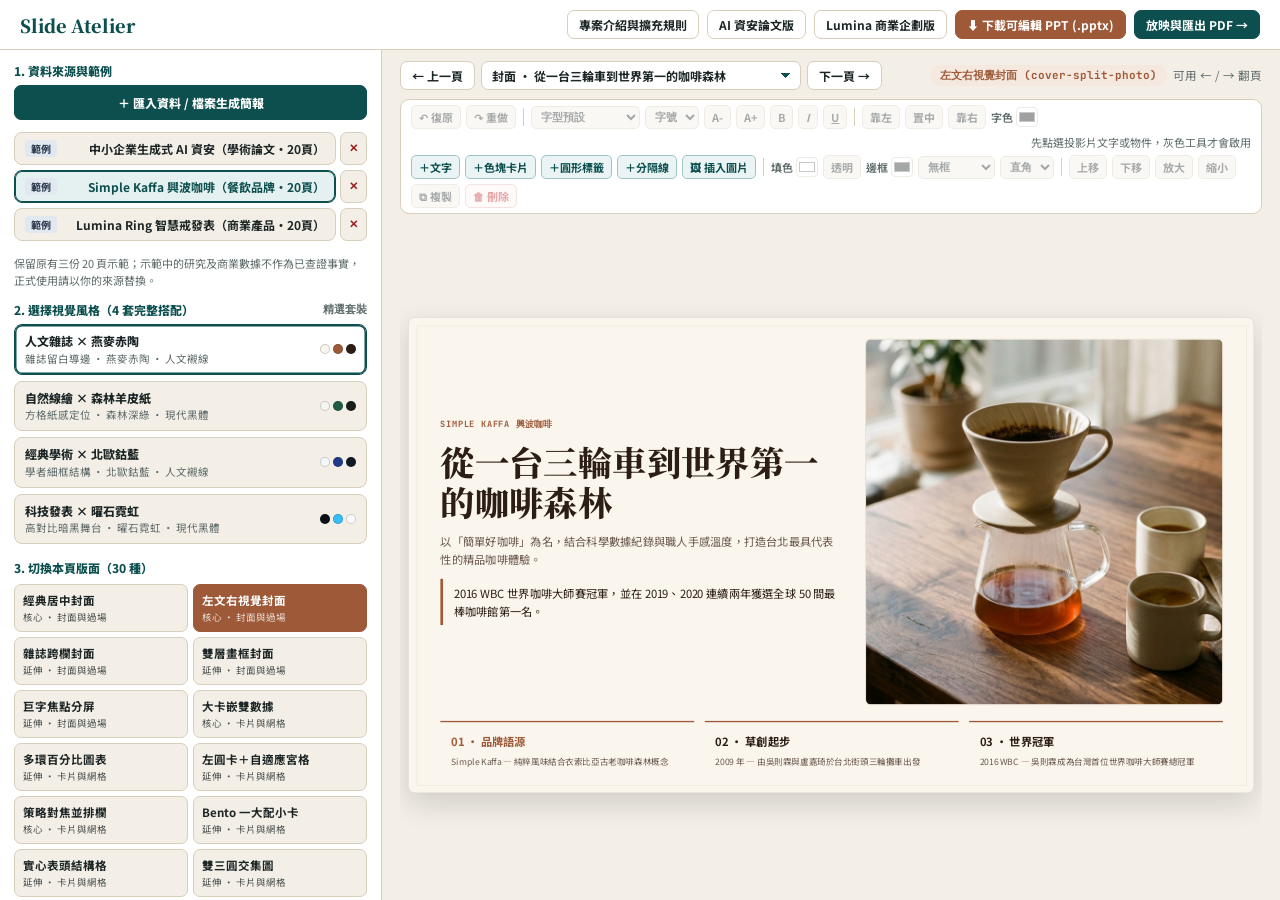
==== index.html @ f50cc6d7 "Fix audited controls and demonstrate rule-driven content extension" ====
<!DOCTYPE html>
<html lang="zh-Hant">
<head>
  <meta charset="UTF-8" />
  <meta name="viewport" content="width=device-width, initial-scale=1.0" />
  <title>Slide Atelier — 互動式簡報設計工作室</title>
  <link rel="preconnect" href="https://fonts.googleapis.com" />
  <link rel="preconnect" href="https://fonts.gstatic.com" crossorigin />
  <link href="https://fonts.googleapis.com/css2?family=Cormorant+Garamond:wght@600;700&family=JetBrains+Mono:wght@500;700&family=Noto+Sans+TC:wght@400;500;700;900&family=Noto+Serif+TC:wght@600;700;900&display=swap" rel="stylesheet" />
  <style>
    :root {
      --bg: #f3efe7;
      --surface: #ffffff;
      --tint: #ebe4d5;
      --fg: #1d2626;
      --muted: #5d6a6a;
      --border: #d7cebc;
      --primary: #0d4f4f;
      --secondary: #9e5a38;
      --sans: "Noto Sans TC", "Microsoft JhengHei", system-ui, sans-serif;
      --serif: "Noto Serif TC", Georgia, serif;
      --mono: "JetBrains Mono", ui-monospace, Consolas, monospace;
    }

    *, *::before, *::after { box-sizing: border-box; }

    html, body {
      margin: 0;
      padding: 0;
      height: 100vh;
      overflow: hidden;
      background: var(--bg);
      color: var(--fg);
      font-family: var(--sans);
      display: flex;
      flex-direction: column;
      -webkit-font-smoothing: antialiased;
    }

    .topbar {
      height: 50px;
      flex-shrink: 0;
      display: flex;
      align-items: center;
      justify-content: space-between;
      padding: 0 20px;
      background: var(--surface);
      border-bottom: 1px solid var(--border);
      gap: 12px;
    }

    .brand { display: flex; align-items: center; gap: 10px; }
    .brand-title { font-family: var(--serif); font-weight: 900; font-size: 1.12rem; color: var(--primary); }
    .brand-tag {
      font-family: var(--mono);
      font-size: 11px;
      font-weight: 700;
      color: var(--primary);
      background: #e3eded;
      padding: 2px 10px;
      border-radius: 999px;
    }

    .top-actions { display: flex; align-items: center; gap: 8px; }

    .btn {
      appearance: none;
      border: 1px solid var(--border);
      background: var(--surface);
      color: var(--fg);
      padding: 5px 11px;
      border-radius: 7px;
      font-family: var(--sans);
      font-size: 12px;
      font-weight: 700;
      cursor: pointer;
      text-decoration: none;
      display: inline-flex;
      align-items: center;
      gap: 5px;
      transition: all 120ms ease;
    }

    .btn:hover { border-color: var(--primary); color: var(--primary); }
    .btn:disabled { opacity: 0.55; cursor: wait; }
    .btn-primary { background: var(--primary); border-color: var(--primary); color: #ffffff; }
    .btn-primary:hover { background: #093b3b; border-color: #093b3b; color: #ffffff; }
    .btn-accent { background: var(--secondary); border-color: var(--secondary); color: #ffffff; }
    .btn-accent:hover { background: #7f4428; border-color: #7f4428; color: #ffffff; }

    .workspace {
      flex: 1;
      min-height: 0;
      display: grid;
      grid-template-columns: 382px 1fr;
    }

    .sidebar {
      background: var(--surface);
      border-right: 1px solid var(--border);
      padding: 12px 14px;
      overflow-y: auto;
      display: flex;
      flex-direction: column;
      gap: 13px;
    }

    .sidebar::-webkit-scrollbar { width: 5px; }
    .sidebar::-webkit-scrollbar-thumb { background: var(--border); border-radius: 4px; }

    .ctrl-block { display: flex; flex-direction: column; gap: 6px; }
    .ctrl-head {
      display: flex;
      justify-content: space-between;
      align-items: center;
      font-size: 12px;
      font-weight: 800;
      color: var(--primary);
    }
    .ctrl-count { font-family: var(--mono); font-size: 10.5px; color: var(--muted); font-weight: 600; }

    .topic-stack { display: flex; flex-direction: column; gap: 5px; }
    .topic-btn {
      appearance: none;
      width: 100%;
      text-align: left;
      background: var(--bg);
      border: 1px solid var(--border);
      border-radius: 8px;
      padding: 7px 10px;
      cursor: pointer;
      color: var(--fg);
      font-family: var(--sans);
      font-size: 12px;
      font-weight: 700;
      display: flex;
      justify-content: space-between;
      align-items: center;
    }
    .topic-btn:hover { border-color: var(--primary); }
    .topic-btn.is-active {
      background: #e5f0f0;
      border-color: var(--primary);
      color: var(--primary);
      box-shadow: inset 0 0 0 1px var(--primary);
    }

    .preset-stack { display: flex; flex-direction: column; gap: 6px; }
    .preset-btn {
      appearance: none;
      width: 100%;
      text-align: left;
      background: var(--bg);
      border: 1px solid var(--border);
      border-radius: 8px;
      padding: 8px 10px;
      cursor: pointer;
      color: var(--fg);
      font-family: var(--sans);
      display: flex;
      align-items: center;
      justify-content: space-between;
      gap: 10px;
    }
    .preset-btn:hover { border-color: var(--primary); }
    .preset-btn.is-active {
      background: var(--surface);
      border-color: var(--primary);
      box-shadow: inset 0 0 0 1.5px var(--primary);
    }
    .preset-info { min-width: 0; }
    .preset-name { display: block; font-size: 12px; font-weight: 800; line-height: 1.3; color: var(--fg); }
    .preset-desc { display: block; font-size: 10.5px; color: var(--muted); margin-top: 2px; white-space: nowrap; overflow: hidden; text-overflow: ellipsis; }
    .color-swatches { display: inline-flex; gap: 3px; flex-shrink: 0; }
    .color-dot { width: 10px; height: 10px; border-radius: 50%; border: 1px solid rgba(0,0,0,0.18); }

    .layout-grid { display: grid; grid-template-columns: 1fr 1fr; gap: 5px; }
    .layout-btn {
      appearance: none;
      text-align: left;
      background: var(--bg);
      border: 1px solid var(--border);
      border-radius: 7px;
      padding: 7px 8px;
      cursor: pointer;
      color: var(--fg);
      font-family: var(--sans);
    }
    .layout-btn:hover { border-color: var(--secondary); }
    .layout-btn.is-active { background: var(--secondary); border-color: var(--secondary); color: #ffffff; }
    .layout-title {
      display: block;
      font-size: 11.5px;
      font-weight: 700;
      white-space: nowrap;
      overflow: hidden;
      text-overflow: ellipsis;
    }
    .layout-meta {
      display: block;
      margin-top: 2px;
      font-size: 9.5px;
      opacity: 0.78;
    }

    .stage-area {
      display: flex;
      flex-direction: column;
      min-width: 0;
      min-height: 0;
      padding: 8px 18px 12px;
      gap: 7px;
    }

    .stage-bar {
      height: 34px;
      flex-shrink: 0;
      display: flex;
      align-items: center;
      justify-content: space-between;
      gap: 10px;
    }

    .nav-group { display: flex; align-items: center; gap: 6px; }

    .page-select {
      appearance: none;
      background: var(--surface);
      border: 1px solid var(--border);
      border-radius: 7px;
      padding: 5px 24px 5px 10px;
      font-family: var(--sans);
      font-size: 12px;
      font-weight: 700;
      color: var(--fg);
      max-width: 320px;
      cursor: pointer;
      outline: none;
      background-image: linear-gradient(45deg, transparent 50%, var(--primary) 50%), linear-gradient(135deg, var(--primary) 50%, transparent 50%);
      background-position: calc(100% - 14px) 11px, calc(100% - 9px) 11px;
      background-size: 5px 5px, 5px 5px;
      background-repeat: no-repeat;
    }
    .page-select:focus { border-color: var(--primary); }

    .mode-badge {
      font-family: var(--mono);
      font-size: 11px;
      font-weight: 700;
      padding: 3px 10px;
      border-radius: 999px;
      background: #f5e8df;
      color: var(--secondary);
    }

    /* 完整簡報編輯器工具列 */
    .editor-ribbon {
      flex-shrink: 0;
      background: var(--surface);
      border: 1px solid var(--border);
      border-radius: 9px;
      padding: 5px 10px;
      display: flex;
      flex-direction: column;
      gap: 5px;
    }
    .editor-row {
      display: flex;
      flex-wrap: wrap;
      align-items: center;
      gap: 5px;
    }
    .ed-sep { width: 1px; height: 18px; background: var(--border); margin: 0 2px; }
    .ed-btn {
      appearance: none;
      border: 1px solid var(--border);
      background: var(--bg);
      color: var(--fg);
      border-radius: 5px;
      padding: 3px 7px;
      font-family: var(--sans);
      font-size: 11px;
      font-weight: 700;
      cursor: pointer;
      display: inline-flex;
      align-items: center;
      gap: 3px;
    }
    .ed-btn:hover:not(:disabled) { border-color: var(--primary); color: var(--primary); }
    .ed-btn.is-on { background: var(--primary); border-color: var(--primary); color: #ffffff; }
    .ed-btn:disabled { opacity: 0.38; cursor: not-allowed; }
    .ed-btn-insert { background: #eaf4f4; border-color: #9dc5c5; color: var(--primary); }
    .ed-btn-danger { background: #fdf2f2; border-color: #e5b4b4; color: #b91c1c; }

    .ed-select {
      border: 1px solid var(--border);
      background: var(--bg);
      color: var(--fg);
      border-radius: 5px;
      padding: 2px 5px;
      font-size: 11px;
      font-weight: 600;
      height: 23px;
    }
    .ed-select:disabled { opacity: 0.4; }
    .ed-label {
      font-size: 11px;
      color: var(--muted);
      font-weight: 600;
      display: inline-flex;
      align-items: center;
      gap: 3px;
    }
    .ed-color {
      width: 22px;
      height: 20px;
      padding: 0;
      border: 1px solid var(--border);
      border-radius: 4px;
      cursor: pointer;
      background: transparent;
    }
    .ed-color:disabled { opacity: 0.4; }
    .ed-status {
      font-size: 11px;
      color: var(--muted);
      margin-left: auto;
      white-space: nowrap;
      overflow: hidden;
      text-overflow: ellipsis;
      max-width: 300px;
    }

    .stage-viewport {
      flex: 1;
      min-height: 0;
      display: flex;
      align-items: center;
      justify-content: center;
      overflow: hidden;
    }

    .stage-frame {
      width: 1280px;
      height: 720px;
      flex-shrink: 0;
      transform-origin: center center;
      border-radius: 10px;
      overflow: hidden;
      box-shadow: 0 16px 44px rgba(0, 0, 0, 0.14);
      border: 1px solid rgba(0, 0, 0, 0.1);
      background: transparent;
      user-select: none;
    }

    .stage-frame [data-edit-selected="true"] {
      outline: 2px dashed #2563eb !important;
      outline-offset: -2px;
      cursor: move !important;
    }
    .stage-frame [contenteditable="true"]:focus {
      outline: 2px solid #2563eb !important;
      outline-offset: -2px;
      cursor: text !important;
      user-select: text !important;
    }
    .stage-frame [data-el] {
      pointer-events: auto !important;
    }

    @media (max-width: 960px) {
      html, body { height: auto; overflow: auto; }
      .workspace { grid-template-columns: 1fr; }
      .stage-viewport { min-height: 320px; }
    }

    .import-modal-backdrop {
      position: fixed;
      inset: 0;
      z-index: 9999;
      background: rgba(15, 23, 42, 0.56);
      backdrop-filter: blur(4px);
      display: none;
      align-items: center;
      justify-content: center;
      padding: 20px;
    }
    .import-modal-backdrop.is-open { display: flex; }
    .import-modal {
      width: min(720px, 100%);
      max-height: 90vh;
      overflow-y: auto;
      background: #ffffff;
      border: 1px solid var(--border);
      border-radius: 14px;
      padding: 22px 24px;
      box-shadow: 0 24px 60px rgba(0, 0, 0, 0.22);
      display: flex;
      flex-direction: column;
      gap: 14px;
    }
    .import-dropzone {
      border: 2px dashed #cbd5e1;
      border-radius: 10px;
      padding: 16px;
      text-align: center;
      background: #f8fafc;
      cursor: pointer;
      transition: border-color .15s, background .15s;
    }
    .import-dropzone:hover, .import-dropzone.is-dragover {
      border-color: #0f5257;
      background: #f0fdf9;
    }
    .import-textarea {
      width: 100%;
      min-height: 190px;
      border: 1px solid var(--border);
      border-radius: 8px;
      padding: 10px 12px;
      font-family: var(--sans);
      font-size: 13px;
      line-height: 1.55;
      resize: vertical;
      color: var(--fg);
    }
    .import-input {
      width: 100%;
      border: 1px solid var(--border);
      border-radius: 7px;
      padding: 7px 10px;
      font-family: var(--sans);
      font-size: 13px;
      color: var(--fg);
    }
    .topic-row {
      display: flex;
      align-items: stretch;
      gap: 4px;
    }
    .topic-row .topic-btn {
      flex: 1;
      min-width: 0;
      display: flex;
      align-items: center;
      gap: 6px;
    }
    .topic-badge {
      flex-shrink: 0;
      font-size: 10px;
      font-weight: 800;
      padding: 1px 6px;
      border-radius: 4px;
      background: #e2e8f0;
      color: #334155;
    }
    .topic-badge.is-custom {
      background: #d1fae5;
      color: #065f46;
    }
    .topic-del-btn {
      appearance: none;
      flex-shrink: 0;
      border: 1px solid var(--border);
      background: var(--bg);
      color: #991b1b;
      border-radius: 7px;
      padding: 0 8px;
      font-size: 11px;
      font-weight: 700;
      cursor: pointer;
    }
    .topic-del-btn:hover {
      background: #fee2e2;
      border-color: #f87171;
    }
    .import-solid-btn {
      width: 100%;
      justify-content: center;
      background: var(--primary);
      border-color: var(--primary);
      color: #ffffff;
      font-weight: 800;
      padding: 8px 12px;
      margin-bottom: 6px;
    }
    .import-solid-btn:hover {
      background: #0a3c40;
      border-color: #0a3c40;
      color: #ffffff;
    }
  </style>
  <style>
    @media(max-width:760px){
      html,body{height:auto;min-height:100vh;overflow:auto;display:block}
      .topbar{height:auto;min-height:50px;padding:12px;flex-wrap:wrap;align-items:flex-start}
      .brand{width:100%}.top-actions{width:100%;display:grid;grid-template-columns:1fr 1fr;gap:8px}
      .top-actions .btn{white-space:normal;text-align:center;line-height:1.5;padding:8px}
      .workspace{display:flex;flex-direction:column;height:auto;overflow:visible}
      .sidebar{width:100%;max-height:320px;overflow:auto;border-right:0;border-bottom:1px solid var(--border)}
      .stage-area{width:100%;min-width:0;overflow:visible;padding:12px}
      .stage-bar,.nav-group,.editor-row{flex-wrap:wrap;min-width:0}.page-select{max-width:180px}
      .stage-viewport{height:260px;min-height:260px}.editor-ribbon{overflow:visible}
    }
  </style>
<style>@media(max-width:760px){.import-modal-backdrop{padding:12px}.import-modal{width:100%;min-width:0}.import-modal [style*="display:flex"]{flex-wrap:wrap;gap:8px}.import-modal .btn,.import-modal .ed-btn{white-space:normal}}</style>
</head>
<body>
  <header class="topbar">
    <div class="brand">
      <span class="brand-title">Slide Atelier</span>
    </div>
    <nav class="top-actions">
      <a class="btn" href="project.html">專案介紹與擴充規則</a>
      <a class="btn" href="decks/showcase-20.html">AI 資安論文版</a>
      <a class="btn" href="decks/01-design-atlas-20.html">Lumina 商業企劃版</a>
      <button type="button" class="btn btn-accent" id="downloadPptBtn">⬇ 下載可編輯 PPT (.pptx)</button>
      <a class="btn btn-primary" id="openDeckBtn" href="decks/studio-deck.html">放映與匯出 PDF →</a>
    </nav>
  </header>

  <main class="workspace">
    <aside class="sidebar">
      <section class="ctrl-block">
        <div class="ctrl-head">
          <span>1. 資料來源與範例</span>
          <button type="button" class="btn" id="restoreExamplesBtn" style="padding:2px 7px;font-size:10px;display:none;">↺ 恢復範例</button>
        </div>
        <button type="button" class="btn import-solid-btn" id="openImportModalBtn">＋ 匯入資料 / 檔案生成簡報</button>
        <div class="topic-stack" id="topicBar"></div><p style="font-size:11px;line-height:1.5;color:var(--muted);margin:8px 0 0;">保留原有三份 20 頁示範；示範中的研究及商業數據不作為已查證事實，正式使用請以你的來源替換。</p>
      </section>

      <section class="ctrl-block">
        <div class="ctrl-head">
          <span>2. 選擇視覺風格（4 套完整搭配）</span>
          <span class="ctrl-count">精選套裝</span>
        </div>
        <div class="preset-stack" id="stylePresetBar"></div>
      </section>

      <section class="ctrl-block" style="flex:1;">
        <div class="ctrl-head">
          <span>3. 切換本頁版面（30 種）</span>
          <button type="button" class="btn" id="resetPageBtn" style="padding:2px 8px;font-size:10.5px;visibility:hidden;">還原版面</button>
        </div>
        <div class="layout-grid" id="layoutSwitcher"></div>
      </section>
    </aside>

    <section class="stage-area">
      <div class="stage-bar">
        <div class="nav-group">
          <button type="button" class="btn" id="prevBtn">← 上一頁</button>
          <select class="page-select" id="pageSelect" aria-label="選擇投影片頁碼"></select>
          <button type="button" class="btn" id="nextBtn">下一頁 →</button>
        </div>
        <div class="nav-group">
          <span class="mode-badge" id="stageModeLabel">banner-3-rows</span>
          <span style="font-size:11.5px;color:var(--muted);">可用 ← / → 翻頁</span>
        </div>
      </div>

      <!-- 完整簡報編輯器工具列 -->
      <div class="editor-ribbon">
        <div class="editor-row">
          <button type="button" class="ed-btn" id="edUndo" disabled title="復原上一步 (Ctrl+Z)">↶ 復原</button>
          <button type="button" class="ed-btn" id="edRedo" disabled title="重做 (Ctrl+Y)">↷ 重做</button>
          <span class="ed-sep"></span>
          <select class="ed-select" id="elFontFamily" disabled title="元素字型">
            <option value="">字型預設</option>
            <option value="'Noto Sans TC', 'Microsoft JhengHei', sans-serif">思源黑體</option>
            <option value="'Noto Serif TC', 'PMingLiU', Georgia, serif">思源宋體 (明體)</option>
            <option value="'Cormorant Garamond', 'Noto Serif TC', Georgia, serif">歐美襯線</option>
            <option value="'JetBrains Mono', Consolas, monospace">工程等寬體</option>
          </select>
          <select class="ed-select" id="elFontSize" disabled title="文字大小">
            <option value="">字號</option>
            <option value="14px">14</option>
            <option value="16px">16</option>
            <option value="18px">18</option>
            <option value="20px">20</option>
            <option value="24px">24</option>
            <option value="28px">28</option>
            <option value="32px">32</option>
            <option value="36px">36</option>
            <option value="42px">42</option>
            <option value="48px">48</option>
            <option value="60px">60</option>
            <option value="72px">72</option>
          </select>
          <button type="button" class="ed-btn" id="elFontDn" disabled title="縮小文字">A-</button>
          <button type="button" class="ed-btn" id="elFontUp" disabled title="放大文字">A+</button>
          <button type="button" class="ed-btn" id="elBold" disabled title="粗體"><b>B</b></button>
          <button type="button" class="ed-btn" id="elItalic" disabled title="斜體"><i>I</i></button>
          <button type="button" class="ed-btn" id="elUnderline" disabled title="底線"><u>U</u></button>
          <span class="ed-sep"></span>
          <button type="button" class="ed-btn" id="elAlignLeft" disabled title="靠左對齊">靠左</button>
          <button type="button" class="ed-btn" id="elAlignCenter" disabled title="置中對齊">置中</button>
          <button type="button" class="ed-btn" id="elAlignRight" disabled title="靠右對齊">靠右</button>
          <label class="ed-label">字色<input type="color" class="ed-color" id="elTextColor" value="#141413" disabled /></label>
          <span class="ed-status" id="editorStatus">先點選投影片文字或物件，灰色工具才會啟用</span>
        </div>

        <div class="editor-row">
          <button type="button" class="ed-btn ed-btn-insert" id="elAddText">＋文字</button>
          <button type="button" class="ed-btn ed-btn-insert" id="elAddCard">＋色塊卡片</button>
          <button type="button" class="ed-btn ed-btn-insert" id="elAddCircle">＋圓形標籤</button>
          <button type="button" class="ed-btn ed-btn-insert" id="elAddLine">＋分隔線</button>
          <button type="button" class="ed-btn ed-btn-insert" id="elAddImage">🖼 插入圖片</button>
          <input type="file" id="elImageInput" accept="image/*" style="display:none;" />
          <span class="ed-sep"></span>
          <label class="ed-label">填色<input type="color" class="ed-color" id="elBgColor" value="#ffffff" disabled /></label>
          <button type="button" class="ed-btn" id="elBgTransparent" disabled title="設為透明背景">透明</button>
          <label class="ed-label">邊框<input type="color" class="ed-color" id="elBorderColor" value="#1d2626" disabled /></label>
          <select class="ed-select" id="elBorderWidth" disabled title="邊框粗細">
            <option value="0px">無框</option>
            <option value="1px">細框 1px</option>
            <option value="2px">中框 2px</option>
            <option value="4px">粗框 4px</option>
          </select>
          <select class="ed-select" id="elRadius" disabled title="圓角大小">
            <option value="0px">直角</option>
            <option value="8px">微圓</option>
            <option value="16px">圓角</option>
            <option value="999px">膠囊</option>
          </select>
          <span class="ed-sep"></span>
          <button type="button" class="ed-btn" id="elBringForward" disabled title="上移一層">上移</button>
          <button type="button" class="ed-btn" id="elSendBackward" disabled title="下移一層">下移</button>
          <button type="button" class="ed-btn" id="elScaleUp" disabled>放大</button>
          <button type="button" class="ed-btn" id="elScaleDn" disabled>縮小</button>
          <button type="button" class="ed-btn" id="elDuplicate" disabled>⧉ 複製</button>
          <button type="button" class="ed-btn ed-btn-danger" id="elDelete" disabled>🗑 刪除</button>
          <button type="button" class="ed-btn" id="elResetCustom" style="visibility:hidden;margin-left:auto;">↺ 還原預設</button>
        </div>
      </div>

      <div class="stage-viewport" id="stageViewport">
        <div class="stage-frame" id="stageFrame"></div>
      </div>
    </section>
  </main>

  <div class="import-modal-backdrop" id="importModal" aria-hidden="true">
    <div class="import-modal" role="dialog" aria-modal="true" aria-labelledby="importModalTitle">
      <div style="display:flex;align-items:center;justify-content:space-between;gap:12px;">
        <div>
          <h2 id="importModalTitle" style="margin:0;font-size:17px;font-weight:800;">匯入資料 / 檔案生成簡報</h2>
          <p style="margin:3px 0 0;font-size:12px;color:var(--muted);">支援文字、Markdown、JSON、CSV、Word、PowerPoint 與 PDF 的文字內容，套用 4 套風格與 30 種版面。這裡不會自動呼叫 AI；需要語意整理時，可複製下方指令給 AI，再匯入它產生的 JSON。</p>
        </div>
        <button type="button" class="btn" id="closeImportModalBtn">✕ 關閉</button>
      </div>

      <div>
        <label for="importTitleInput" style="display:block;font-size:12px;font-weight:700;margin-bottom:4px;">簡報標題（選填，留空將自動擷取）</label>
        <input type="text" class="import-input" id="importTitleInput" placeholder="例如：2026 智慧醫療專案期末報告" />
      </div>

      <div class="import-dropzone" id="importDropzone">
        <input type="file" id="importFileInput" accept=".txt,.md,.csv,.json,.docx,.pptx,.pdf" style="display:none;" />
        <div style="font-size:13px;font-weight:700;color:#0f5257;">點擊選擇檔案，或將檔案拖放到此處</div>
        <div style="font-size:11.5px;color:var(--muted);margin-top:4px;">支援格式：.docx / .pptx / .pdf / .md / .txt / .json / .csv；匯入以文字整理為主，不保留來源檔的原始版面。</div>
      </div>

      <div>
        <div style="display:flex;align-items:center;justify-content:space-between;margin-bottom:4px;">
          <label for="importTextInput" style="font-size:12px;font-weight:700;">原始內容 / 大綱 / Canonical JSON</label>
          <div style="display:flex;gap:6px;">
            <button type="button" class="ed-btn" id="fillSampleMdBtn" title="填入示範大綱快速測試">📝 載入範例大綱</button>
            <button type="button" class="ed-btn" id="copyAiPromptBtn" title="複製 AI 結構化整理提示詞">複製給 AI 的整理指令</button>
          </div>
        </div>
        <textarea class="import-textarea" id="importTextInput" placeholder="在此貼上文章、筆記、會議紀錄、Markdown 大綱（使用 # / ## 分頁），或貼上 AI 產生的 Canonical Slide Content JSON..."></textarea>
      </div>

      <div id="importStatusMsg" style="font-size:12px;color:#0f5257;min-height:18px;"></div>

      <div style="display:flex;align-items:center;justify-content:space-between;gap:8px;">
        <button type="button" class="btn" id="clearImportBtn" style="color:#991b1b;border-color:#fca5a5;">🗑 清空 / 移除檔案</button>
        <div style="display:flex;align-items:center;gap:8px;">
          <button type="button" class="btn" id="cancelImportBtn">取消</button>
          <button type="button" class="btn btn-primary" id="runImportBtn">解析並套用</button>
        </div>
      </div>
    </div>
  </div>

  <script src="engine/template-svgs.js"></script>
  <script src="engine/renderer.js?v=controls-audit"></script>
  <script src="engine/pptx-exporter.js"></script>
  <script src="engine/importer.js?v=controls-audit"></script>
  <script>
    (() => {
      const SR = window.SlideRenderer;
      if (window.SlideImporter) window.SlideImporter.registerAllIntoRenderer(SR);
      const STORAGE_KEY = "slide_atelier_v6_state";
      const escapeText = (s) => String(s ?? "").replace(/[&<>"']/g, c=>({"&":"&amp;","<":"&lt;",">":"&gt;",'"':"&quot;","'":"&#39;"}[c]));

      const state = {
        topic: "cafe-brand",
        template: "editorial-magazine",
        color: "cafe-terracotta",
        font: "serif-classic",
        page: 0,
        pageOverrides: {},
        customHtmlByPage: {}
      };

      try {
        const hm = location.hash.match(/state=([^&]+)/);
        const raw = hm ? decodeURIComponent(hm[1]) : localStorage.getItem(STORAGE_KEY);
        if (raw) {
          const p = JSON.parse(raw);
          if (p.topic && SR.TOPICS.some((t) => t.id === p.topic)) state.topic = p.topic;
          if (p.template && SR.MASTER_TEMPLATES.some((t) => t.id === p.template)) state.template = p.template;
          if (p.color && SR.COLOR_PALETTES.some((c) => c.id === p.color)) state.color = p.color;
          if (p.font && SR.FONT_PAIRINGS.some((f) => f.id === p.font)) state.font = p.font;
          if (typeof p.page === "number") state.page = Math.max(0, Math.min(19, p.page));
          if (p.pageOverrides && typeof p.pageOverrides === "object") state.pageOverrides = p.pageOverrides;
          if (p.customHtmlByPage && typeof p.customHtmlByPage === "object") state.customHtmlByPage = p.customHtmlByPage;
        }
      } catch {}

      const topicBar = document.getElementById("topicBar");
      const stylePresetBar = document.getElementById("stylePresetBar");
      const layoutSwitcher = document.getElementById("layoutSwitcher");
      const resetPageBtn = document.getElementById("resetPageBtn");
      const pageSelect = document.getElementById("pageSelect");
      const stageModeLabel = document.getElementById("stageModeLabel");
      const stageViewport = document.getElementById("stageViewport");
      const stageFrame = document.getElementById("stageFrame");
      const openDeckBtn = document.getElementById("openDeckBtn");
      const downloadPptBtn = document.getElementById("downloadPptBtn");

      const edUndo = document.getElementById("edUndo");
      const edRedo = document.getElementById("edRedo");
      const elFontFamily = document.getElementById("elFontFamily");
      const elFontSize = document.getElementById("elFontSize");
      const elFontUp = document.getElementById("elFontUp");
      const elFontDn = document.getElementById("elFontDn");
      const elBold = document.getElementById("elBold");
      const elItalic = document.getElementById("elItalic");
      const elUnderline = document.getElementById("elUnderline");
      const elAlignLeft = document.getElementById("elAlignLeft");
      const elAlignCenter = document.getElementById("elAlignCenter");
      const elAlignRight = document.getElementById("elAlignRight");
      const elTextColor = document.getElementById("elTextColor");

      const elBgColor = document.getElementById("elBgColor");
      const elBgTransparent = document.getElementById("elBgTransparent");
      const elBorderColor = document.getElementById("elBorderColor");
      const elBorderWidth = document.getElementById("elBorderWidth");
      const elRadius = document.getElementById("elRadius");
      const elBringForward = document.getElementById("elBringForward");
      const elSendBackward = document.getElementById("elSendBackward");
      const elScaleUp = document.getElementById("elScaleUp");
      const elScaleDn = document.getElementById("elScaleDn");
      const elDuplicate = document.getElementById("elDuplicate");
      const elDelete = document.getElementById("elDelete");

      const elAddText = document.getElementById("elAddText");
      const elAddCard = document.getElementById("elAddCard");
      const elAddCircle = document.getElementById("elAddCircle");
      const elAddLine = document.getElementById("elAddLine");
      const elAddImage = document.getElementById("elAddImage");
      const elImageInput = document.getElementById("elImageInput");
      const elResetCustom = document.getElementById("elResetCustom");
      const editorStatus = document.getElementById("editorStatus");

      const SELECTION_REQUIRED_CONTROLS = [
        elFontFamily, elFontSize, elFontUp, elFontDn, elBold, elItalic, elUnderline,
        elAlignLeft, elAlignCenter, elAlignRight, elTextColor,
        elBgColor, elBgTransparent, elBorderColor, elBorderWidth, elRadius,
        elBringForward, elSendBackward, elScaleUp, elScaleDn, elDuplicate, elDelete
      ];

      let currentScale = 1;
      let selectedEl = null;
      let typingHistoryElement = null;
      const undoStacks = {};
      const redoStacks = {};

      function currentRecipe() {
        return { templateId: state.template, colorId: state.color, fontId: state.font };
      }

      function pageKey() {
        return `${state.topic}_${state.page}`;
      }

      function cleanStageSnapshotHtml() {
        const clone = stageFrame.cloneNode(true);
        clone.querySelectorAll("[data-edit-selected]").forEach((n) => n.removeAttribute("data-edit-selected"));
        clone.querySelectorAll("[contenteditable]").forEach((n) => n.removeAttribute("contenteditable"));
        return clone.innerHTML;
      }

      function pushHistory() {
        const k = pageKey();
        if (!undoStacks[k]) undoStacks[k] = [];
        undoStacks[k].push(cleanStageSnapshotHtml());
        if (undoStacks[k].length > 30) undoStacks[k].shift();
        redoStacks[k] = [];
        syncUndoButtons();
      }

      function syncUndoButtons() {
        const k = pageKey();
        edUndo.disabled = !(undoStacks[k] && undoStacks[k].length > 0);
        edRedo.disabled = !(redoStacks[k] && redoStacks[k].length > 0);
      }

      function fitStage() {
        const vw = Math.max(320, stageViewport.clientWidth - 16);
        const vh = Math.max(200, stageViewport.clientHeight - 16);
        currentScale = Math.min(vw / 1280, vh / 720, 1.35);
        stageFrame.style.transform = `scale(${currentScale})`;
      }

      new ResizeObserver(fitStage).observe(stageViewport);

      function persistState() {
        const litePayload = JSON.stringify({
          topic: state.topic,
          template: state.template,
          color: state.color,
          font: state.font,
          page: state.page,
          pageOverrides: state.pageOverrides
        });
        try {
          localStorage.setItem(STORAGE_KEY, JSON.stringify({
            ...JSON.parse(litePayload),
            customHtmlByPage: state.customHtmlByPage
          }));
        } catch {}
        openDeckBtn.href = `decks/studio-deck.html#state=${encodeURIComponent(litePayload)}`;
      }

      function clearSelection() {
        if (selectedEl) {
          selectedEl.removeAttribute("data-edit-selected");
          if (selectedEl.getAttribute("contenteditable") === "true") selectedEl.removeAttribute("contenteditable");
        }
        selectedEl = null;
        typingHistoryElement = null;
        SELECTION_REQUIRED_CONTROLS.forEach((c) => {
          c.disabled = true;
          c.classList?.remove("is-on");
        });
        editorStatus.textContent = "先點選投影片文字或物件，灰色工具才會啟用";
      }

      function saveCustomStageHtml() {
        state.customHtmlByPage[pageKey()] = cleanStageSnapshotHtml();
        elResetCustom.style.visibility = "visible";
        persistState();
      }

      function commitAction(mutateFn) {
        pushHistory();
        mutateFn();
        saveCustomStageHtml();
      }

      function toHexInput(rgbStr, fallback) {
        const hex = window.SlidePptxExporter?.parseColorToHex(rgbStr);
        return hex ? `#${hex}` : fallback;
      }

      function syncControlValuesFromSelected() {
        if (!selectedEl) return;
        const cs = getComputedStyle(selectedEl);
        elTextColor.value = toHexInput(cs.color, "#141413");
        elBgColor.value = toHexInput(cs.backgroundColor, "#ffffff");
        elBorderColor.value = toHexInput(cs.borderTopColor, "#1d2626");

        const curFs = `${Math.round(parseFloat(cs.fontSize) || 16)}px`;
        elFontSize.value = Array.from(elFontSize.options).some((o) => o.value === curFs) ? curFs : "";

        const fw = parseInt(cs.fontWeight, 10);
        elBold.classList.toggle("is-on", !Number.isNaN(fw) ? fw >= 600 : cs.fontWeight === "bold");
        elItalic.classList.toggle("is-on", cs.fontStyle === "italic");
        elUnderline.classList.toggle("is-on", String(cs.textDecorationLine || cs.textDecoration).includes("underline"));

        const align = cs.textAlign;
        elAlignLeft.classList.toggle("is-on", align === "left" || align === "start");
        elAlignCenter.classList.toggle("is-on", align === "center");
        elAlignRight.classList.toggle("is-on", align === "right" || align === "end");
      }

      function selectStageElement(el, makeEditable = false) {
        if (!el || el === stageFrame || el === stageFrame.firstElementChild) return;
        clearSelection();
        selectedEl = el;
        el.setAttribute("data-edit-selected", "true");
        if (makeEditable) {
          el.setAttribute("contenteditable", "true");
          el.focus();
        }
        SELECTION_REQUIRED_CONTROLS.forEach((c) => { c.disabled = false; });
        syncControlValuesFromSelected();
        editorStatus.textContent = `選取 <${el.tagName.toLowerCase()}>（可拖拉 / 調整格式）`;
      }

      const sidebarEl = document.querySelector(".sidebar");

      function render() {
        const prevScroll = sidebarEl ? sidebarEl.scrollTop : 0;
        clearSelection();
        const hiddenNow = window.SlideImporter?.getHiddenExampleIds() || [];
        const firstVisible = SR.TOPICS.find(t => !hiddenNow.includes(t.id));
        if (!firstVisible) {
          topicBar.replaceChildren(); pageSelect.replaceChildren(); layoutSwitcher.replaceChildren();
          document.getElementById("restoreExamplesBtn").style.display = "inline-flex";
          downloadPptBtn.disabled = true;
          openDeckBtn.removeAttribute("href"); openDeckBtn.setAttribute("aria-disabled", "true");
          stageModeLabel.textContent = "尚未選擇內容";
          stageFrame.innerHTML = '<div style="width:1280px;height:720px;background:#faf6ee;display:flex;align-items:center;justify-content:center;font-size:32px;color:#233030;">請匯入內容，或按「恢復範例」</div>';
          fitStage(); return;
        }
        downloadPptBtn.disabled = false; openDeckBtn.removeAttribute("aria-disabled");
        if (firstVisible && !SR.TOPICS.some(t => t.id === state.topic && !hiddenNow.includes(t.id))) {
          state.topic = firstVisible.id;
          state.page = 0;
        }
        const recipe = currentRecipe();
        const plan = SR.getDeckPlan(recipe, state.pageOverrides, state.topic, "./assets/");
        if (state.page >= plan.length) state.page = 0;
        const cur = plan[state.page];
        const key = pageKey();

        stageFrame.innerHTML = state.customHtmlByPage[key] || SR.renderSlideInner(recipe, cur);
        elResetCustom.style.visibility = state.customHtmlByPage[key] ? "visible" : "hidden";
        syncUndoButtons();
        fitStage();

        pageSelect.innerHTML = plan.map((s, idx) => {
          const prefix = idx === 0 ? "封面" : String(idx).padStart(2, "0");
          return `<option value="${idx}" ${idx === state.page ? "selected" : ""}>${prefix} · ${escapeText(s.title)}</option>`;
        }).join("");
        const layoutObj = SR.COMPOUND_LAYOUTS.find((l) => l.id === cur.mode);
        stageModeLabel.textContent = layoutObj ? `${layoutObj.label} (${cur.mode})` : cur.mode;

        const hiddenExamples = window.SlideImporter ? window.SlideImporter.getHiddenExampleIds() : [];
        const restoreExamplesBtn = document.getElementById("restoreExamplesBtn");
        if (restoreExamplesBtn) restoreExamplesBtn.style.display = hiddenExamples.length ? "inline-flex" : "none";

        const visibleTopics = SR.TOPICS.filter((t) => !hiddenExamples.includes(t.id));
        if (visibleTopics.length && !visibleTopics.some((t) => t.id === state.topic)) {
          state.topic = visibleTopics[0].id;
        }

        topicBar.innerHTML = visibleTopics.length ? visibleTopics.map((t) => {
          const isCustom = t.id.startsWith("custom-");
          return `
            <div class="topic-row">
              <button type="button" class="topic-btn ${t.id === state.topic ? "is-active" : ""}" data-topic="${t.id}">
                <span class="topic-badge ${isCustom ? "is-custom" : ""}">${isCustom ? "自訂" : "範例"}</span>
                <span style="overflow:hidden;text-overflow:ellipsis;white-space:nowrap;">${escapeText(t.label)}</span>
              </button>
              <button type="button" class="topic-del-btn" data-delete-topic="${t.id}" title="${isCustom ? "刪除自訂來源" : "隱藏範例（可恢復）"}">✕</button>
            </div>
          `;
        }).join("") : `<div style="font-size:11.5px;color:var(--muted);padding:6px 4px;">目前無資料來源，請點擊上方實色按鈕匯入資料或恢復範例。</div>`;

        const presets = SR.STYLE_PRESETS || [];
        stylePresetBar.innerHTML = presets.map((pr) => {
          const isAct = pr.templateId === state.template && pr.colorId === state.color && pr.fontId === state.font;
          const pal = SR.COLOR_PALETTES.find((c) => c.id === pr.colorId) || SR.COLOR_PALETTES[0];
          return `
            <button type="button" class="preset-btn ${isAct ? "is-active" : ""}" data-preset="${pr.id}">
              <span class="preset-info">
                <span class="preset-name">${pr.name}</span>
                <span class="preset-desc">${pr.desc}</span>
              </span>
              <span class="color-swatches">
                <span class="color-dot" style="background:${pal.bg};"></span>
                <span class="color-dot" style="background:${pal.primary};"></span>
                <span class="color-dot" style="background:${pal.fg};"></span>
              </span>
            </button>
          `;
        }).join("");

        const coreLayouts = SR.COMPOUND_LAYOUTS;
        layoutSwitcher.innerHTML = coreLayouts.map((l) => `
          <button type="button" class="layout-btn ${l.id === cur.mode ? "is-active" : ""}" data-layout="${l.id}" title="${l.desc}">
            <span class="layout-title">${l.label}</span>
            <span class="layout-meta">${SR.CORE_LAYOUTS.some(core => core.id === l.id) ? "核心 · " : "延伸 · "}${l.cat}</span>
          </button>
        `).join("");

        resetPageBtn.style.visibility = state.pageOverrides[state.page] ? "visible" : "hidden";
        if (sidebarEl) sidebarEl.scrollTop = prevScroll;
        persistState();
      }

      // Direct Drag-to-Move & Click-to-Select/Edit on Stage
      let dragTarget = null;
      let dragStartX = 0;
      let dragStartY = 0;
      let baseTx = 0;
      let baseTy = 0;
      let baseScale = 1;
      let hasDragged = false;
      let pushedDragHistory = false;

      function parseTransform(el) {
        const tx = parseFloat(el.dataset.tx || "0") || 0;
        const ty = parseFloat(el.dataset.ty || "0") || 0;
        const sc = parseFloat(el.dataset.sc || "1") || 1;
        return { tx, ty, sc };
      }

      function applyTransform(el, tx, ty, sc) {
        if (el.dataset.origTransform === undefined) {
          el.dataset.origTransform = (el.style.transform && !el.dataset.tx) ? el.style.transform : "";
        }
        el.dataset.tx = String(tx);
        el.dataset.ty = String(ty);
        el.dataset.sc = String(sc);
        const prefix = el.dataset.origTransform ? `${el.dataset.origTransform} ` : "";
        el.style.transform = `${prefix}translate(${tx}px, ${ty}px) scale(${sc})`;
      }

      stageFrame.addEventListener("mousedown", (e) => {
        if (e.button !== 0) return;
        const rootSlide = stageFrame.firstElementChild;
        let hit = e.target;
        if (!hit || hit === stageFrame || hit === rootSlide) {
          clearSelection();
          return;
        }
        const svgParent = hit.closest("svg");
        if (svgParent) hit = svgParent;

        if (hit.getAttribute("contenteditable") === "true" && document.activeElement === hit) return;

        dragTarget = hit;
        dragStartX = e.clientX;
        dragStartY = e.clientY;
        const t = parseTransform(hit);
        baseTx = t.tx;
        baseTy = t.ty;
        baseScale = t.sc;
        hasDragged = false;
        pushedDragHistory = false;
      });

      window.addEventListener("mousemove", (e) => {
        if (!dragTarget) return;
        const dx = (e.clientX - dragStartX) / currentScale;
        const dy = (e.clientY - dragStartY) / currentScale;
        if (!hasDragged && (Math.abs(dx) > 4 || Math.abs(dy) > 4)) {
          hasDragged = true;
          if (!pushedDragHistory) {
            pushHistory();
            pushedDragHistory = true;
          }
          dragTarget.removeAttribute("contenteditable");
          selectStageElement(dragTarget, false);
        }
        if (hasDragged) {
          applyTransform(dragTarget, Math.round(baseTx + dx), Math.round(baseTy + dy), baseScale);
        }
      });

      window.addEventListener("mouseup", () => {
        if (!dragTarget) return;
        const target = dragTarget;
        dragTarget = null;
        if (hasDragged) {
          saveCustomStageHtml();
          return;
        }
        const tag = target.tagName.toLowerCase();
        const isLeafText = ["h1", "h2", "h3", "h4", "p", "span", "strong", "li", "blockquote"].includes(tag) ||
          (tag === "div" && !target.querySelector("div, p, h1, h2, h3, h4, svg, img") && target.innerText.trim().length > 0);
        selectStageElement(target, isLeafText);
      });

      stageFrame.addEventListener("beforeinput", () => {
        if (selectedEl && typingHistoryElement !== selectedEl) {
          pushHistory();
          typingHistoryElement = selectedEl;
        }
      });
      stageFrame.addEventListener("input", () => {
        if (!selectedEl) return;
        saveCustomStageHtml();
      });

      // Undo / Redo Actions
      function doUndo() {
        const k = pageKey();
        if (!undoStacks[k] || !undoStacks[k].length) return;
        if (!redoStacks[k]) redoStacks[k] = [];
        redoStacks[k].push(cleanStageSnapshotHtml());
        const prevHtml = undoStacks[k].pop();
        state.customHtmlByPage[k] = prevHtml;
        clearSelection();
        stageFrame.innerHTML = prevHtml;
        elResetCustom.style.visibility = "visible";
        syncUndoButtons();
        persistState();
      }
      function doRedo() {
        const k = pageKey();
        if (!redoStacks[k] || !redoStacks[k].length) return;
        if (!undoStacks[k]) undoStacks[k] = [];
        undoStacks[k].push(cleanStageSnapshotHtml());
        const nextHtml = redoStacks[k].pop();
        state.customHtmlByPage[k] = nextHtml;
        clearSelection();
        stageFrame.innerHTML = nextHtml;
        elResetCustom.style.visibility = "visible";
        syncUndoButtons();
        persistState();
      }
      edUndo.addEventListener("click", doUndo);
      edRedo.addEventListener("click", doRedo);

      // Typography Actions
      elFontFamily.addEventListener("change", () => {
        if (!selectedEl || !elFontFamily.value) return;
        commitAction(() => { selectedEl.style.fontFamily = elFontFamily.value; });
      });
      elFontSize.addEventListener("change", () => {
        if (!selectedEl || !elFontSize.value) return;
        commitAction(() => { selectedEl.style.fontSize = elFontSize.value; });
        syncControlValuesFromSelected();
      });
      elFontUp.addEventListener("click", () => {
        if (!selectedEl) return;
        commitAction(() => {
          const fs = parseFloat(getComputedStyle(selectedEl).fontSize) || 16;
          selectedEl.style.fontSize = `${Math.min(140, Math.round(fs + 2))}px`;
        });
        syncControlValuesFromSelected();
      });
      elFontDn.addEventListener("click", () => {
        if (!selectedEl) return;
        commitAction(() => {
          const fs = parseFloat(getComputedStyle(selectedEl).fontSize) || 16;
          selectedEl.style.fontSize = `${Math.max(10, Math.round(fs - 2))}px`;
        });
        syncControlValuesFromSelected();
      });
      elBold.addEventListener("click", () => {
        if (!selectedEl) return;
        commitAction(() => {
          const fw = parseInt(getComputedStyle(selectedEl).fontWeight, 10);
          selectedEl.style.fontWeight = (!Number.isNaN(fw) && fw >= 600) ? "400" : "800";
        });
        syncControlValuesFromSelected();
      });
      elItalic.addEventListener("click", () => {
        if (!selectedEl) return;
        commitAction(() => {
          const isIt = getComputedStyle(selectedEl).fontStyle === "italic";
          selectedEl.style.fontStyle = isIt ? "normal" : "italic";
        });
        syncControlValuesFromSelected();
      });
      elUnderline.addEventListener("click", () => {
        if (!selectedEl) return;
        commitAction(() => {
          const curDec = String(getComputedStyle(selectedEl).textDecorationLine || "");
          selectedEl.style.textDecoration = curDec.includes("underline") ? "none" : "underline";
        });
        syncControlValuesFromSelected();
      });
      elAlignLeft.addEventListener("click", () => {
        if (!selectedEl) return;
        commitAction(() => { selectedEl.style.textAlign = "left"; });
        syncControlValuesFromSelected();
      });
      elAlignCenter.addEventListener("click", () => {
        if (!selectedEl) return;
        commitAction(() => { selectedEl.style.textAlign = "center"; });
        syncControlValuesFromSelected();
      });
      elAlignRight.addEventListener("click", () => {
        if (!selectedEl) return;
        commitAction(() => { selectedEl.style.textAlign = "right"; });
        syncControlValuesFromSelected();
      });
      elTextColor.addEventListener("change", () => {
        if (!selectedEl) return;
        commitAction(() => { selectedEl.style.color = elTextColor.value; });
      });

      // Box / Layer / Transform Actions
      elBgColor.addEventListener("change", () => {
        if (!selectedEl) return;
        commitAction(() => { selectedEl.style.backgroundColor = elBgColor.value; });
      });
      elBgTransparent.addEventListener("click", () => {
        if (!selectedEl) return;
        commitAction(() => { selectedEl.style.backgroundColor = "transparent"; });
      });
      elBorderColor.addEventListener("change", () => {
        if (!selectedEl) return;
        commitAction(() => {
          if ((parseFloat(getComputedStyle(selectedEl).borderTopWidth) || 0) === 0) {
            selectedEl.style.borderWidth = "1.5px";
            selectedEl.style.borderStyle = "solid";
          }
          selectedEl.style.borderColor = elBorderColor.value;
        });
      });
      elBorderWidth.addEventListener("change", () => {
        if (!selectedEl) return;
        commitAction(() => {
          selectedEl.style.borderStyle = elBorderWidth.value === "0px" ? "none" : "solid";
          selectedEl.style.borderWidth = elBorderWidth.value;
          if (elBorderWidth.value !== "0px" && !selectedEl.style.borderColor) {
            selectedEl.style.borderColor = elBorderColor.value;
          }
        });
      });
      elRadius.addEventListener("change", () => {
        if (!selectedEl) return;
        commitAction(() => { selectedEl.style.borderRadius = elRadius.value; });
      });
      elBringForward.addEventListener("click", () => {
        if (!selectedEl) return;
        commitAction(() => {
          const z = parseInt(getComputedStyle(selectedEl).zIndex, 10) || 4;
          selectedEl.style.position = getComputedStyle(selectedEl).position === "static" ? "relative" : getComputedStyle(selectedEl).position;
          selectedEl.style.zIndex = String(z + 2);
        });
      });
      elSendBackward.addEventListener("click", () => {
        if (!selectedEl) return;
        commitAction(() => {
          const z = parseInt(getComputedStyle(selectedEl).zIndex, 10) || 4;
          selectedEl.style.position = getComputedStyle(selectedEl).position === "static" ? "relative" : getComputedStyle(selectedEl).position;
          selectedEl.style.zIndex = String(Math.max(1, z - 2));
        });
      });
      elScaleUp.addEventListener("click", () => {
        if (!selectedEl) return;
        commitAction(() => {
          const t = parseTransform(selectedEl);
          applyTransform(selectedEl, t.tx, t.ty, +(t.sc + 0.1).toFixed(2));
        });
      });
      elScaleDn.addEventListener("click", () => {
        if (!selectedEl) return;
        commitAction(() => {
          const t = parseTransform(selectedEl);
          applyTransform(selectedEl, t.tx, t.ty, Math.max(0.3, +(t.sc - 0.1).toFixed(2)));
        });
      });
      elDuplicate.addEventListener("click", () => {
        const root = stageFrame.firstElementChild;
        if (!selectedEl || !root) return;
        let cloned = null;
        commitAction(() => {
          cloned = selectedEl.cloneNode(true);
          cloned.removeAttribute("data-edit-selected");
          cloned.removeAttribute("contenteditable");
          const t = parseTransform(selectedEl);
          cloned.style.position = "absolute";
          cloned.style.left = "96px";
          cloned.style.top = "96px";
          cloned.style.zIndex = "22";
          applyTransform(cloned, t.tx + 24, t.ty + 24, t.sc);
          root.appendChild(cloned);
        });
        if (cloned) selectStageElement(cloned, false);
      });
      elDelete.addEventListener("click", () => {
        if (!selectedEl) return;
        const toDel = selectedEl;
        commitAction(() => {
          clearSelection();
          toDel.remove();
        });
      });

      // Insert Elements
      elAddText.addEventListener("click", () => {
        const root = stageFrame.firstElementChild;
        if (!root) return;
        let box = null;
        commitAction(() => {
          const tpl = SR.getTemplate(currentRecipe());
          box = document.createElement("div");
          box.textContent = "雙擊或點此輸入標題與內容";
          box.style.cssText = `position:absolute;left:96px;top:96px;z-index:20;padding:8px 14px;background:${tpl.surface};color:${tpl.fg};border:1.5px solid ${tpl.primary};font-family:${tpl.bodyFont};font-size:22px;font-weight:700;cursor:move;`;
          root.appendChild(box);
        });
        if (box) selectStageElement(box, true);
      });

      elAddCard.addEventListener("click", () => {
        const root = stageFrame.firstElementChild;
        if (!root) return;
        let card = null;
        commitAction(() => {
          const tpl = SR.getTemplate(currentRecipe());
          card = document.createElement("div");
          card.textContent = "新增卡片重點區塊";
          card.style.cssText = `position:absolute;left:120px;top:140px;width:300px;height:140px;z-index:18;padding:18px;background:${tpl.tint};color:${tpl.fg};border:1.5px solid ${tpl.primary};border-radius:${tpl.radius}px;font-family:${tpl.bodyFont};font-size:18px;font-weight:700;display:flex;align-items:center;justify-content:center;cursor:move;`;
          root.appendChild(card);
        });
        if (card) selectStageElement(card, false);
      });

      elAddCircle.addEventListener("click", () => {
        const root = stageFrame.firstElementChild;
        if (!root) return;
        let cir = null;
        commitAction(() => {
          const tpl = SR.getTemplate(currentRecipe());
          cir = document.createElement("div");
          cir.textContent = "焦點";
          cir.style.cssText = `position:absolute;left:180px;top:160px;width:110px;height:110px;z-index:19;background:${tpl.primary};color:#FFFFFF;border-radius:999px;font-family:${tpl.titleFont};font-size:22px;font-weight:900;display:flex;align-items:center;justify-content:center;cursor:move;`;
          root.appendChild(cir);
        });
        if (cir) selectStageElement(cir, true);
      });

      elAddLine.addEventListener("click", () => {
        const root = stageFrame.firstElementChild;
        if (!root) return;
        let line = null;
        commitAction(() => {
          const tpl = SR.getTemplate(currentRecipe());
          line = document.createElement("div");
          line.style.cssText = `position:absolute;left:140px;top:240px;width:360px;height:4px;z-index:18;background:${tpl.primary};cursor:move;`;
          root.appendChild(line);
        });
        if (line) selectStageElement(line, false);
      });

      elAddImage.addEventListener("click", () => elImageInput.click());
      elImageInput.addEventListener("change", (e) => {
        const file = e.target.files?.[0];
        if (!file) return;
        const reader = new FileReader();
        reader.onload = () => {
          const root = stageFrame.firstElementChild;
          if (!root) return;
          let img = null;
          commitAction(() => {
            img = document.createElement("img");
            img.src = String(reader.result);
            img.alt = file.name;
            img.style.cssText = "position:absolute;left:140px;top:120px;width:360px;height:240px;object-fit:cover;z-index:20;border-radius:8px;cursor:move;border:1px solid rgba(0,0,0,0.12);";
            root.appendChild(img);
          });
          if (img) selectStageElement(img, false);
        };
        reader.readAsDataURL(file);
        elImageInput.value = "";
      });

      elResetCustom.addEventListener("click", () => {
        const k = pageKey();
        delete state.customHtmlByPage[k];
        undoStacks[k] = [];
        redoStacks[k] = [];
        render();
      });

      // Sidebar Controls
      topicBar.addEventListener("click", (e) => {
        const delBtn = e.target.closest("button[data-delete-topic]");
        if (delBtn) {
          const delId = delBtn.dataset.deleteTopic;
          if (delId.startsWith("custom-")) {
            if (window.SlideImporter) window.SlideImporter.deleteCustomTopic(SR, delId);
          } else {
            if (window.SlideImporter) window.SlideImporter.hideExampleId(delId);
          }
          const hidden = window.SlideImporter ? window.SlideImporter.getHiddenExampleIds() : [];
          const remaining = SR.TOPICS.filter((t) => !hidden.includes(t.id));
          if (state.topic === delId && remaining.length) {
            state.topic = remaining[0].id;
            state.page = 0;
            state.pageOverrides = {};
          }
          render();
          return;
        }
        const b = e.target.closest("button[data-topic]");
        if (!b) return;
        state.topic = b.dataset.topic;
        state.page = 0;
        state.pageOverrides = {};
        render();
      });

      const restoreExamplesBtn = document.getElementById("restoreExamplesBtn");
      if (restoreExamplesBtn) {
        restoreExamplesBtn.addEventListener("click", () => {
          if (window.SlideImporter) window.SlideImporter.restoreHiddenExamples();
          render();
        });
      }

      stylePresetBar.addEventListener("click", (e) => {
        const b = e.target.closest("button[data-preset]");
        if (!b) return;
        const pr = (SR.STYLE_PRESETS || []).find((p) => p.id === b.dataset.preset);
        if (!pr) return;
        state.template = pr.templateId;
        state.color = pr.colorId;
        state.font = pr.fontId;
        state.customHtmlByPage = {};
        render();
      });

      layoutSwitcher.addEventListener("click", (e) => {
        const b = e.target.closest("button[data-layout]");
        if (!b) return;
        state.pageOverrides[state.page] = b.dataset.layout;
        delete state.customHtmlByPage[pageKey()];
        render();
      });

      resetPageBtn.addEventListener("click", () => {
        delete state.pageOverrides[state.page];
        delete state.customHtmlByPage[pageKey()];
        render();
      });

      const getTotalPages = () => {
        const top = SR.TOPICS.find((t) => t.id === state.topic);
        return (top && top.count) ? top.count : 20;
      };

      pageSelect.addEventListener("change", (e) => { state.page = Number(e.target.value) || 0; render(); });
      document.getElementById("prevBtn").addEventListener("click", () => { const n = getTotalPages(); state.page = (state.page + n - 1) % n; render(); });
      document.getElementById("nextBtn").addEventListener("click", () => { const n = getTotalPages(); state.page = (state.page + 1) % n; render(); });

      window.addEventListener("keydown", (e) => {
        const active = document.activeElement;
        const inTyping = active && (active.isContentEditable || active === pageSelect || active.tagName === "SELECT" || active.tagName === "INPUT" || active.tagName === "TEXTAREA");
        if ((e.ctrlKey || e.metaKey) && e.key.toLowerCase() === "z" && !inTyping) {
          e.preventDefault();
          doUndo();
          return;
        }
        if ((e.ctrlKey || e.metaKey) && e.key.toLowerCase() === "y" && !inTyping) {
          e.preventDefault();
          doRedo();
          return;
        }
        if (inTyping) return;
        if (e.key === "ArrowLeft") { const n = getTotalPages(); state.page = (state.page + n - 1) % n; render(); }
        if (e.key === "ArrowRight") { const n = getTotalPages(); state.page = (state.page + 1) % n; render(); }
        if ((e.key === "Delete" || e.key === "Backspace") && selectedEl) {
          e.preventDefault();
          elDelete.click();
        }
      });

      // 匯入文字 / Word / PPT / PDF 生成簡報 Modal
      const importModal = document.getElementById("importModal");
      const openImportModalBtn = document.getElementById("openImportModalBtn");
      const closeImportModalBtn = document.getElementById("closeImportModalBtn");
      const cancelImportBtn = document.getElementById("cancelImportBtn");
      const importDropzone = document.getElementById("importDropzone");
      const importFileInput = document.getElementById("importFileInput");
      const importTitleInput = document.getElementById("importTitleInput");
      const importTextInput = document.getElementById("importTextInput");
      const importStatusMsg = document.getElementById("importStatusMsg");
      const copyAiPromptBtn = document.getElementById("copyAiPromptBtn");
      const runImportBtn = document.getElementById("runImportBtn");

      const setImportModalOpen = (open) => {
        importModal.classList.toggle("is-open", open);
        importModal.setAttribute("aria-hidden", open ? "false" : "true");
        if (open) importStatusMsg.textContent = "";
      };

      openImportModalBtn.addEventListener("click", () => setImportModalOpen(true));
      closeImportModalBtn.addEventListener("click", () => setImportModalOpen(false));
      cancelImportBtn.addEventListener("click", () => setImportModalOpen(false));
      const clearImportBtn = document.getElementById("clearImportBtn");
      if (clearImportBtn) {
        clearImportBtn.addEventListener("click", () => {
          importTitleInput.value = "";
          importTextInput.value = "";
          importFileInput.value = "";
          importStatusMsg.style.color = "#0f5257";
          importStatusMsg.textContent = "已清空內容與檔案，可重新上傳或貼上資料。";
        });
      }
      importModal.addEventListener("click", (e) => {
        if (e.target === importModal) setImportModalOpen(false);
      });

      const handleImportedFile = async (file) => {
        if (!file || !window.SlideImporter) return;
        importStatusMsg.style.color = "#0f5257";
        importStatusMsg.textContent = `⏳ 正在讀取「${file.name}」...`;
        try {
          const text = await window.SlideImporter.readFileAsText(file);
          importTextInput.value = text;
          if (!importTitleInput.value.trim()) {
            importTitleInput.value = file.name.replace(/\.[^.]+$/, "");
          }
          importStatusMsg.textContent = `✅ 已讀取「${file.name}」（共 ${text.length} 字），請按「解析並套用」生成簡報。`;
        } catch (err) {
          importStatusMsg.style.color = "#b91c1c";
          importStatusMsg.textContent = `❌ 讀檔失敗：${err?.message || err}`;
        }
      };

      importDropzone.addEventListener("click", () => importFileInput.click());
      importFileInput.addEventListener("change", (e) => {
        if (e.target.files && e.target.files[0]) handleImportedFile(e.target.files[0]);
        e.target.value = "";
      });
      importDropzone.addEventListener("dragover", (e) => {
        e.preventDefault();
        importDropzone.classList.add("is-dragover");
      });
      importDropzone.addEventListener("dragleave", () => importDropzone.classList.remove("is-dragover"));
      importDropzone.addEventListener("drop", (e) => {
        e.preventDefault();
        importDropzone.classList.remove("is-dragover");
        if (e.dataTransfer && e.dataTransfer.files && e.dataTransfer.files[0]) {
          handleImportedFile(e.dataTransfer.files[0]);
        }
      });

      copyAiPromptBtn.addEventListener("click", async () => {
        if (!window.SlideImporter) return;
        const prompt = window.SlideImporter.getAiPromptTemplate();
        try {
          await navigator.clipboard.writeText(prompt);
          importStatusMsg.style.color = "#0f5257";
          importStatusMsg.textContent = "✅ 已複製 AI 結構化整理提示詞！可貼給 AI 整理資料後，再把結果 JSON 貼回這裡。";
        } catch {
          importTextInput.value = prompt;
          importStatusMsg.textContent = "已將 AI 提示詞範本填入輸入框，可直接複製使用。";
        }
      });

      const fillSampleMdBtn = document.getElementById("fillSampleMdBtn");
      if (fillSampleMdBtn) {
        fillSampleMdBtn.addEventListener("click", () => {
          importTitleInput.value = "用規則延伸簡報";
          importTextInput.value = [
            "## 先定規則，再新增內容", "- 閱讀規範：確認風格與資料格式。",
            "- 整理來源：沒有來源的數字與圖片留空。", "- 套用版面：同類內容使用相同版面。", "",
            "## 新增內容沿用同一套流程", "- 建立資料：參考範例建立 JSON。",
            "- 匯入預覽：匯入資料並選擇鎖定風格。", "- 檢查成果：逐頁確認文字與對齊。"
          ].join("\n");
          importStatusMsg.style.color = "#0f5257";
          importStatusMsg.textContent = "✅ 已載入結構化示範大綱，點擊右下角「解析並套用」即可生成簡報！";
        });
      }

      runImportBtn.addEventListener("click", () => {
        if (!window.SlideImporter) return;
        try {
          const deck = window.SlideImporter.importAndRegister(SR, importTextInput.value, importTitleInput.value.trim());
          state.topic = deck.id;
          state.customHtmlByPage = {};
          state.page = 0;
          state.pageOverrides = {};
          setImportModalOpen(false);
          render();
        } catch (err) {
          importStatusMsg.style.color = "#b91c1c";
          importStatusMsg.textContent = `❌ 解析失敗：${err?.message || err}`;
        }
      });

      downloadPptBtn.addEventListener("click", async () => {
        const orig = downloadPptBtn.textContent;
        downloadPptBtn.disabled = true;
        downloadPptBtn.textContent = "⏳ 正在逐元素產生可編輯 PPT...";
        try {
          const top = SR.TOPICS.find((t) => t.id === state.topic) || SR.TOPICS[0];
          const tpl = SR.getTemplate(currentRecipe());
          await window.SlidePptxExporter.exportDeck({
            topicId: state.topic,
            recipe: currentRecipe(),
            pageOverrides: state.pageOverrides,
            customHtmlByPage: state.customHtmlByPage,
            assetBase: "./assets/",
            deckTitle: `${top.shortLabel || top.label}-${tpl.name}`
          });
        } catch (err) {
          alert("匯出 PPT 失敗：" + (err?.message || err));
        } finally {
          downloadPptBtn.disabled = false;
          downloadPptBtn.textContent = orig;
        }
      });

      render();
    })();
  </script>
</body>
</html>
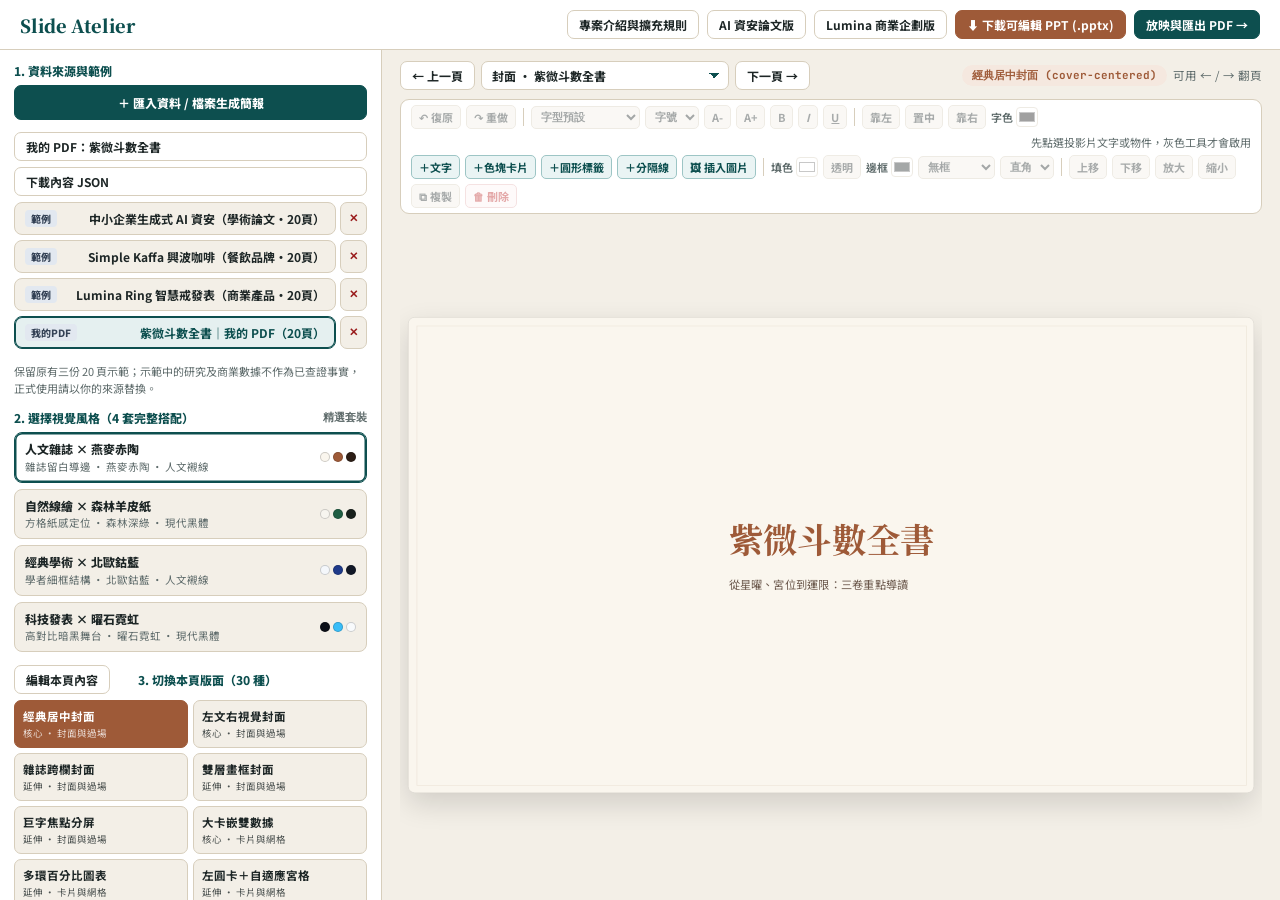
==== commit 735db5ea: "Build personal PDF deck and preserve content across design changes" ====
--- a/index.html
+++ b/index.html
@@ -686,7 +686,9 @@
   </div>
 
   <script src="engine/template-svgs.js"></script>
-  <script src="engine/renderer.js?v=controls-audit"></script>
+  <script src="engine/content-state.js?v=personal-pdf"></script>
+  <script src="engine/renderer.js?v=personal-pdf"></script>
+  <script src="engine/ziwei-deck.js?v=personal-pdf"></script>
   <script src="engine/pptx-exporter.js"></script>
   <script src="engine/importer.js?v=controls-audit"></script>
   <script>
@@ -697,7 +699,7 @@
       const escapeText = (s) => String(s ?? "").replace(/[&<>"']/g, c=>({"&":"&amp;","<":"&lt;",">":"&gt;",'"':"&quot;","'":"&#39;"}[c]));
 
       const state = {
-        topic: "cafe-brand",
+        topic: "ziwei-reading",
         template: "editorial-magazine",
         color: "cafe-terracotta",
         font: "serif-classic",
@@ -715,12 +717,21 @@
           if (p.template && SR.MASTER_TEMPLATES.some((t) => t.id === p.template)) state.template = p.template;
           if (p.color && SR.COLOR_PALETTES.some((c) => c.id === p.color)) state.color = p.color;
           if (p.font && SR.FONT_PAIRINGS.some((f) => f.id === p.font)) state.font = p.font;
-          if (typeof p.page === "number") state.page = Math.max(0, Math.min(19, p.page));
+          if (typeof p.page === "number") state.page = Math.max(0, p.page);
           if (p.pageOverrides && typeof p.pageOverrides === "object") state.pageOverrides = p.pageOverrides;
           if (p.customHtmlByPage && typeof p.customHtmlByPage === "object") state.customHtmlByPage = p.customHtmlByPage;
         }
       } catch {}
 
+      const contentApi = window.SlideContent;
+      const queryTopic = new URLSearchParams(location.search).get("topic");
+      if (queryTopic && SR.TOPICS.some(t=>t.id===queryTopic)) {
+        if (state.topic !== queryTopic) state.pageOverrides = {};
+        state.topic=queryTopic;state.page=0;
+      }
+      let overridesByTopic = {};
+      try { overridesByTopic=JSON.parse(localStorage.getItem("slide_atelier_content_by_topic")||"{}"); } catch {}
+      if (overridesByTopic[state.topic]) state.pageOverrides=overridesByTopic[state.topic];
       const topicBar = document.getElementById("topicBar");
       const stylePresetBar = document.getElementById("stylePresetBar");
       const layoutSwitcher = document.getElementById("layoutSwitcher");
@@ -820,6 +831,8 @@
       new ResizeObserver(fitStage).observe(stageViewport);
 
       function persistState() {
+        overridesByTopic[state.topic]=state.pageOverrides;
+        try { localStorage.setItem("slide_atelier_content_by_topic",JSON.stringify(overridesByTopic)); } catch {}
         const litePayload = JSON.stringify({
           topic: state.topic,
           template: state.template,
@@ -834,7 +847,8 @@
             customHtmlByPage: state.customHtmlByPage
           }));
         } catch {}
-        openDeckBtn.href = `decks/studio-deck.html#state=${encodeURIComponent(litePayload)}`;
+        const linkState=JSON.parse(litePayload);delete linkState.pageOverrides;
+        openDeckBtn.href = `decks/studio-deck.html#state=${encodeURIComponent(JSON.stringify(linkState))}`;
       }
 
       function clearSelection() {
@@ -852,6 +866,9 @@
       }
 
       function saveCustomStageHtml() {
+        const plan=SR.getDeckPlan(currentRecipe(),state.pageOverrides,state.topic,"./assets/");
+        const previous=state.pageOverrides[state.page];
+        state.pageOverrides[state.page]={...(typeof previous==="string"?{mode:previous}:previous||{}),content:contentApi.capture(stageFrame,plan[state.page])};
         state.customHtmlByPage[pageKey()] = cleanStageSnapshotHtml();
         elResetCustom.style.visibility = "visible";
         persistState();
@@ -931,6 +948,7 @@
         const key = pageKey();
 
         stageFrame.innerHTML = state.customHtmlByPage[key] || SR.renderSlideInner(recipe, cur);
+        contentApi.bind(stageFrame, cur);
         elResetCustom.style.visibility = state.customHtmlByPage[key] ? "visible" : "hidden";
         syncUndoButtons();
         fitStage();
@@ -956,7 +974,7 @@
           return `
             <div class="topic-row">
               <button type="button" class="topic-btn ${t.id === state.topic ? "is-active" : ""}" data-topic="${t.id}">
-                <span class="topic-badge ${isCustom ? "is-custom" : ""}">${isCustom ? "自訂" : "範例"}</span>
+                <span class="topic-badge ${isCustom ? "is-custom" : ""}">${t.id === "ziwei-reading" ? "我的PDF" : isCustom ? "自訂" : "範例"}</span>
                 <span style="overflow:hidden;text-overflow:ellipsis;white-space:nowrap;">${escapeText(t.label)}</span>
               </button>
               <button type="button" class="topic-del-btn" data-delete-topic="${t.id}" title="${isCustom ? "刪除自訂來源" : "隱藏範例（可恢復）"}">✕</button>
@@ -1101,6 +1119,7 @@
         state.customHtmlByPage[k] = prevHtml;
         clearSelection();
         stageFrame.innerHTML = prevHtml;
+        saveCustomStageHtml();
         elResetCustom.style.visibility = "visible";
         syncUndoButtons();
         persistState();
@@ -1114,6 +1133,7 @@
         state.customHtmlByPage[k] = nextHtml;
         clearSelection();
         stageFrame.innerHTML = nextHtml;
+        saveCustomStageHtml();
         elResetCustom.style.visibility = "visible";
         syncUndoButtons();
         persistState();
@@ -1268,6 +1288,9 @@
           cloned.style.top = "96px";
           cloned.style.zIndex = "22";
           applyTransform(cloned, t.tx + 24, t.ty + 24, t.sc);
+          cloned.dataset.atelierExtra="true";
+          cloned.removeAttribute("data-content-path");
+          cloned.querySelectorAll("[data-content-path]").forEach(n=>n.removeAttribute("data-content-path"));
           root.appendChild(cloned);
         });
         if (cloned) selectStageElement(cloned, false);
@@ -1291,6 +1314,7 @@
           box = document.createElement("div");
           box.textContent = "雙擊或點此輸入標題與內容";
           box.style.cssText = `position:absolute;left:96px;top:96px;z-index:20;padding:8px 14px;background:${tpl.surface};color:${tpl.fg};border:1.5px solid ${tpl.primary};font-family:${tpl.bodyFont};font-size:22px;font-weight:700;cursor:move;`;
+          box.dataset.atelierExtra="true";
           root.appendChild(box);
         });
         if (box) selectStageElement(box, true);
@@ -1305,6 +1329,7 @@
           card = document.createElement("div");
           card.textContent = "新增卡片重點區塊";
           card.style.cssText = `position:absolute;left:120px;top:140px;width:300px;height:140px;z-index:18;padding:18px;background:${tpl.tint};color:${tpl.fg};border:1.5px solid ${tpl.primary};border-radius:${tpl.radius}px;font-family:${tpl.bodyFont};font-size:18px;font-weight:700;display:flex;align-items:center;justify-content:center;cursor:move;`;
+          card.dataset.atelierExtra="true";
           root.appendChild(card);
         });
         if (card) selectStageElement(card, false);
@@ -1319,6 +1344,7 @@
           cir = document.createElement("div");
           cir.textContent = "焦點";
           cir.style.cssText = `position:absolute;left:180px;top:160px;width:110px;height:110px;z-index:19;background:${tpl.primary};color:#FFFFFF;border-radius:999px;font-family:${tpl.titleFont};font-size:22px;font-weight:900;display:flex;align-items:center;justify-content:center;cursor:move;`;
+          cir.dataset.atelierExtra="true";
           root.appendChild(cir);
         });
         if (cir) selectStageElement(cir, true);
@@ -1332,6 +1358,7 @@
           const tpl = SR.getTemplate(currentRecipe());
           line = document.createElement("div");
           line.style.cssText = `position:absolute;left:140px;top:240px;width:360px;height:4px;z-index:18;background:${tpl.primary};cursor:move;`;
+          line.dataset.atelierExtra="true";
           root.appendChild(line);
         });
         if (line) selectStageElement(line, false);
@@ -1351,6 +1378,7 @@
             img.src = String(reader.result);
             img.alt = file.name;
             img.style.cssText = "position:absolute;left:140px;top:120px;width:360px;height:240px;object-fit:cover;z-index:20;border-radius:8px;cursor:move;border:1px solid rgba(0,0,0,0.12);";
+            img.dataset.atelierExtra="true";
             root.appendChild(img);
           });
           if (img) selectStageElement(img, false);
@@ -1362,6 +1390,8 @@
       elResetCustom.addEventListener("click", () => {
         const k = pageKey();
         delete state.customHtmlByPage[k];
+        const previous=state.pageOverrides[state.page];
+        if(typeof previous==="object") { if(previous.mode)state.pageOverrides[state.page]={mode:previous.mode};else delete state.pageOverrides[state.page]; }
         undoStacks[k] = [];
         redoStacks[k] = [];
         render();
@@ -1389,9 +1419,10 @@
         }
         const b = e.target.closest("button[data-topic]");
         if (!b) return;
+        overridesByTopic[state.topic]=state.pageOverrides;
         state.topic = b.dataset.topic;
         state.page = 0;
-        state.pageOverrides = {};
+        state.pageOverrides = overridesByTopic[state.topic] || {};
         render();
       });
 
@@ -1418,13 +1449,16 @@
       layoutSwitcher.addEventListener("click", (e) => {
         const b = e.target.closest("button[data-layout]");
         if (!b) return;
-        state.pageOverrides[state.page] = b.dataset.layout;
+        const previous=state.pageOverrides[state.page];
+        state.pageOverrides[state.page] = {...(typeof previous==="string"?{mode:previous}:previous||{}),mode:b.dataset.layout};
         delete state.customHtmlByPage[pageKey()];
         render();
       });
 
       resetPageBtn.addEventListener("click", () => {
-        delete state.pageOverrides[state.page];
+        const previous=state.pageOverrides[state.page];
+        if (previous?.content) state.pageOverrides[state.page]={content:previous.content};
+        else delete state.pageOverrides[state.page];
         delete state.customHtmlByPage[pageKey()];
         render();
       });
@@ -1598,6 +1632,42 @@
         }
       });
 
+      const editContentBtn=document.createElement("button");
+      editContentBtn.type="button";editContentBtn.className="btn";editContentBtn.id="editContentBtn";editContentBtn.textContent="編輯本頁內容";
+      resetPageBtn.parentElement.prepend(editContentBtn);
+      const sourceLink=document.createElement("a");sourceLink.className="btn";sourceLink.href="index.html?topic=ziwei-reading";sourceLink.textContent="我的 PDF：紫微斗數全書";
+      topicBar.parentElement.insertBefore(sourceLink,topicBar);
+      const dialog=document.createElement("dialog");dialog.id="contentDialog";
+      dialog.style.cssText="width:min(720px,94vw);max-height:90vh;border:1px solid #d7cebc;border-radius:12px;padding:24px;color:#1d2626;background:#fffdf9;";
+      document.body.append(dialog);
+      editContentBtn.addEventListener("click",()=>{
+        const data=SR.getDeckPlan(currentRecipe(),state.pageOverrides,state.topic,"./assets/")[state.page];
+        const labels={title:"標題",sub:"副標",summary:"摘要",kicker:"導讀標籤",notes:"講者備註／來源",desc:"說明",stat:"來源數據",action:"補充",statLabel:"數據標籤"};
+        const fs=contentApi.fields(data).filter(f=>f.value && f.path!=="chapter");
+        dialog.innerHTML='<h2 style="margin-top:0">編輯本頁內容</h2><p>文字與設計分開儲存；換風格、版面或主題後仍會保留。</p><form method="dialog" id="contentForm">'+fs.map(f=>{
+          const parts=f.path.split(".");const label=(parts[0]==="points"?`要點 ${Number(parts[1])+1}・`:"")+(labels[parts.at(-1)]||parts.at(-1));
+          return `<label style="display:block;margin:16px 0">${escapeText(label)}<textarea data-field="${escapeText(f.path)}" rows="${f.path==="notes"?4:2}" style="display:block;width:100%;padding:10px;margin-top:6px;font:16px/1.5 sans-serif;border:1px solid #d7cebc;border-radius:4px">${escapeText(f.value)}</textarea></label>`;
+        }).join("")+'<div style="display:flex;gap:12px;position:sticky;bottom:-24px;background:#fffdf9;padding:16px 0"><button class="btn btn-primary" value="save">儲存內容</button><button class="btn" value="cancel">取消</button></div></form>';
+        dialog.querySelector("form").addEventListener("submit",event=>{
+          if(event.submitter?.value!=="save")return;
+          const content=JSON.parse(JSON.stringify(data));
+          dialog.querySelectorAll("[data-field]").forEach(el=>contentApi.set(content,el.dataset.field,el.value.trim()));
+          if(!content.title){event.preventDefault();alert("請保留一個清楚的標題。");return;}
+          pushHistory();
+          const previous=state.pageOverrides[state.page];
+          state.pageOverrides[state.page]={...(typeof previous==="string"?{mode:previous}:previous||{}),content};
+          delete state.customHtmlByPage[pageKey()];render();
+        });
+        dialog.showModal();
+      });
+      const downloadContent=document.createElement("button");downloadContent.className="btn";downloadContent.id="downloadContentBtn";downloadContent.textContent="下載內容 JSON";
+      sourceLink.after(downloadContent);
+      downloadContent.addEventListener("click",()=>{
+        const top=SR.TOPICS.find(t=>t.id===state.topic);
+        const pages=SR.getDeckPlan(currentRecipe(),state.pageOverrides,state.topic,"./assets/");
+        const blob=new Blob([JSON.stringify({title:top.shortLabel,pages},null,2)],{type:"application/json;charset=utf-8"});
+        const a=document.createElement("a");a.href=URL.createObjectURL(blob);a.download=`${top.shortLabel}.json`;a.click();setTimeout(()=>URL.revokeObjectURL(a.href),1000);
+      });
       render();
     })();
   </script>
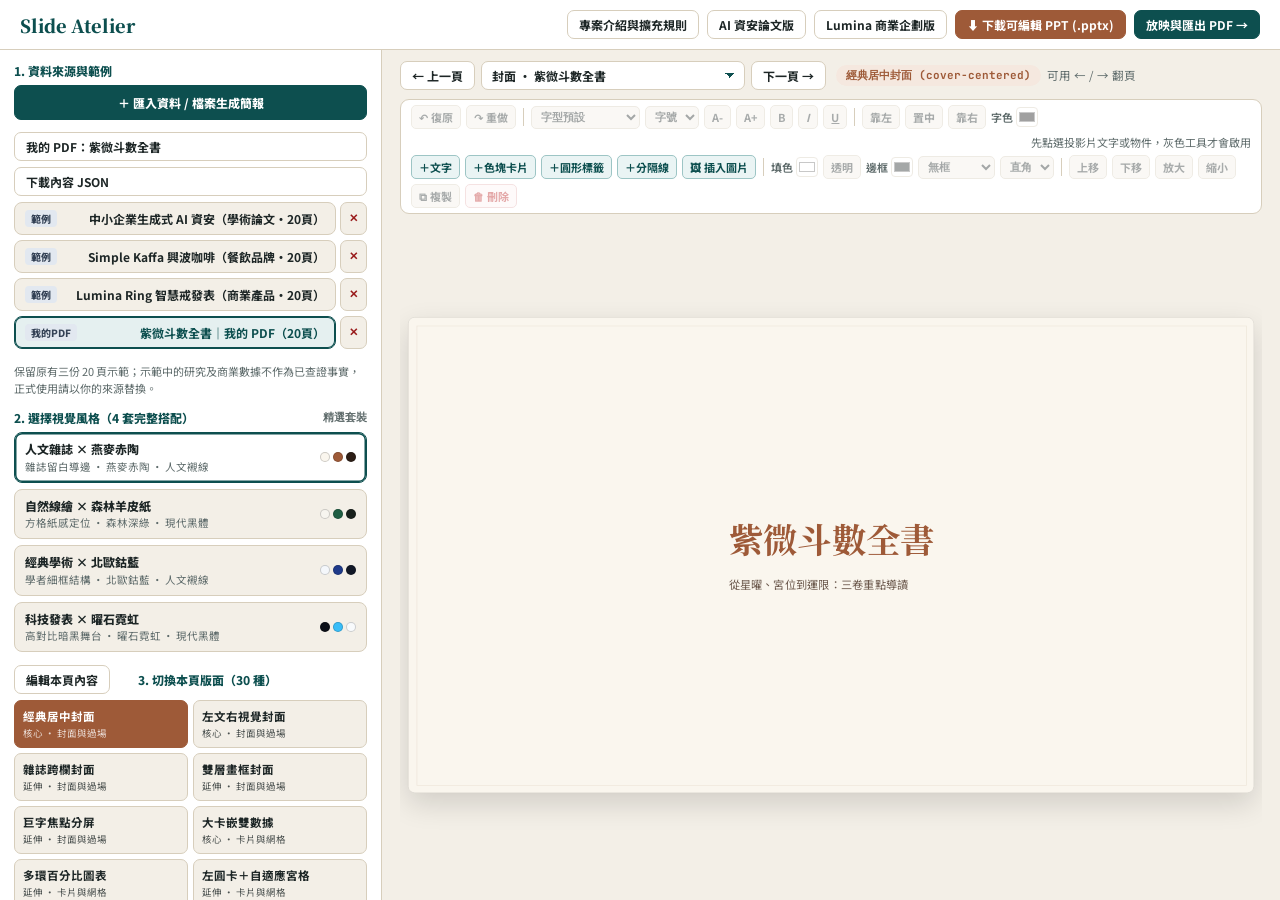
==== commit ef5409aa: "Adapt short slide content and repair responsive studio layout" ====
--- a/index.html
+++ b/index.html
@@ -6,7 +6,7 @@
   <title>Slide Atelier — 互動式簡報設計工作室</title>
   <link rel="preconnect" href="https://fonts.googleapis.com" />
   <link rel="preconnect" href="https://fonts.gstatic.com" crossorigin />
-  <link href="https://fonts.googleapis.com/css2?family=Cormorant+Garamond:wght@600;700&family=JetBrains+Mono:wght@500;700&family=Noto+Sans+TC:wght@400;500;700;900&family=Noto+Serif+TC:wght@600;700;900&display=swap" rel="stylesheet" />
+  <link href="https://fonts.googleapis.com/css2?family=Cormorant+Garamond:wght@600;700&family=JetBrains+Mono:wght@500;700&family=Noto+Sans+TC:wght@400;500;700;900&family=Noto+Serif+TC:wght@600;700;900&display=swap" rel="stylesheet" media="print" onload="this.media='all'" />
   <style>
     :root {
       --bg: #f3efe7;
@@ -213,7 +213,9 @@
     }
 
     .stage-bar {
-      height: 34px;
+      min-height: 34px;
+      height: auto;
+      flex-wrap: wrap;
       flex-shrink: 0;
       display: flex;
       align-items: center;
@@ -221,7 +223,14 @@
       gap: 10px;
     }
 
-    .nav-group { display: flex; align-items: center; gap: 6px; }
+    .nav-group { display: flex; align-items: center; gap: 6px; min-width:0; flex:1; }
+    .nav-group .btn { flex-shrink:0; white-space:nowrap; }
+    .nav-group .page-select { flex:1; min-width:80px; width:0; }
+    @media(max-width:1200px){
+      .stage-bar > .nav-group{flex:0 0 100%;width:100%}
+      .stage-bar > div:not(.nav-group){width:100%;min-width:0;justify-content:space-between}
+      .mode-badge{min-width:0;max-width:72%;white-space:nowrap;overflow:hidden;text-overflow:ellipsis}
+    }
 
     .page-select {
       appearance: none;
@@ -491,16 +500,16 @@
     }
   </style>
   <style>
-    @media(max-width:760px){
+    @media(max-width:960px){
       html,body{height:auto;min-height:100vh;overflow:auto;display:block}
       .topbar{height:auto;min-height:50px;padding:12px;flex-wrap:wrap;align-items:flex-start}
       .brand{width:100%}.top-actions{width:100%;display:grid;grid-template-columns:1fr 1fr;gap:8px}
       .top-actions .btn{white-space:normal;text-align:center;line-height:1.5;padding:8px}
       .workspace{display:flex;flex-direction:column;height:auto;overflow:visible}
-      .sidebar{width:100%;max-height:320px;overflow:auto;border-right:0;border-bottom:1px solid var(--border)}
-      .stage-area{width:100%;min-width:0;overflow:visible;padding:12px}
-      .stage-bar,.nav-group,.editor-row{flex-wrap:wrap;min-width:0}.page-select{max-width:180px}
-      .stage-viewport{height:260px;min-height:260px}.editor-ribbon{overflow:visible}
+      .sidebar{order:1;width:100%;max-height:360px;overflow:auto;border-right:0;border-bottom:1px solid var(--border)}
+      .stage-area{order:0;width:100%;min-width:0;overflow:visible;padding:12px}
+      .stage-bar,.editor-row{flex-wrap:wrap;min-width:0}.nav-group{flex-wrap:nowrap;width:100%}.page-select{max-width:none}.stage-bar{order:0}.editor-ribbon{order:2}
+      .stage-viewport{order:1;flex:none;height:clamp(220px,50vw,460px);min-height:220px}.editor-ribbon{overflow:visible}
     }
   </style>
 <style>@media(max-width:760px){.import-modal-backdrop{padding:12px}.import-modal{width:100%;min-width:0}.import-modal [style*="display:flex"]{flex-wrap:wrap;gap:8px}.import-modal .btn,.import-modal .ed-btn{white-space:normal}}</style>
@@ -686,9 +695,9 @@
   </div>
 
   <script src="engine/template-svgs.js"></script>
-  <script src="engine/content-state.js?v=personal-pdf"></script>
-  <script src="engine/renderer.js?v=personal-pdf"></script>
-  <script src="engine/ziwei-deck.js?v=personal-pdf"></script>
+  <script src="engine/content-state.js?v=adaptive-prose-1"></script>
+  <script src="engine/renderer.js?v=adaptive-prose-1"></script>
+  <script src="engine/ziwei-deck.js?v=adaptive-prose-1"></script>
   <script src="engine/pptx-exporter.js"></script>
   <script src="engine/importer.js?v=controls-audit"></script>
   <script>
@@ -822,8 +831,8 @@
       }
 
       function fitStage() {
-        const vw = Math.max(320, stageViewport.clientWidth - 16);
-        const vh = Math.max(200, stageViewport.clientHeight - 16);
+        const vw = Math.max(1, stageViewport.clientWidth - 16);
+        const vh = Math.max(1, stageViewport.clientHeight - 16);
         currentScale = Math.min(vw / 1280, vh / 720, 1.35);
         stageFrame.style.transform = `scale(${currentScale})`;
       }
@@ -947,6 +956,12 @@
         const cur = plan[state.page];
         const key = pageKey();
 
+        const cached=state.customHtmlByPage[key];
+        if (state.topic==="ziwei-reading" && cached && !cached.includes('data-design-revision="adaptive-prose-1"')) {
+          // Keep the old composition available locally; canonical text and extras remain authoritative.
+          try {const backup=JSON.parse(localStorage.getItem("slide_atelier_layout_backup")||"{}");backup[key]=cached;localStorage.setItem("slide_atelier_layout_backup",JSON.stringify(backup));}catch{}
+          delete state.customHtmlByPage[key];
+        }
         stageFrame.innerHTML = state.customHtmlByPage[key] || SR.renderSlideInner(recipe, cur);
         contentApi.bind(stageFrame, cur);
         elResetCustom.style.visibility = state.customHtmlByPage[key] ? "visible" : "hidden";
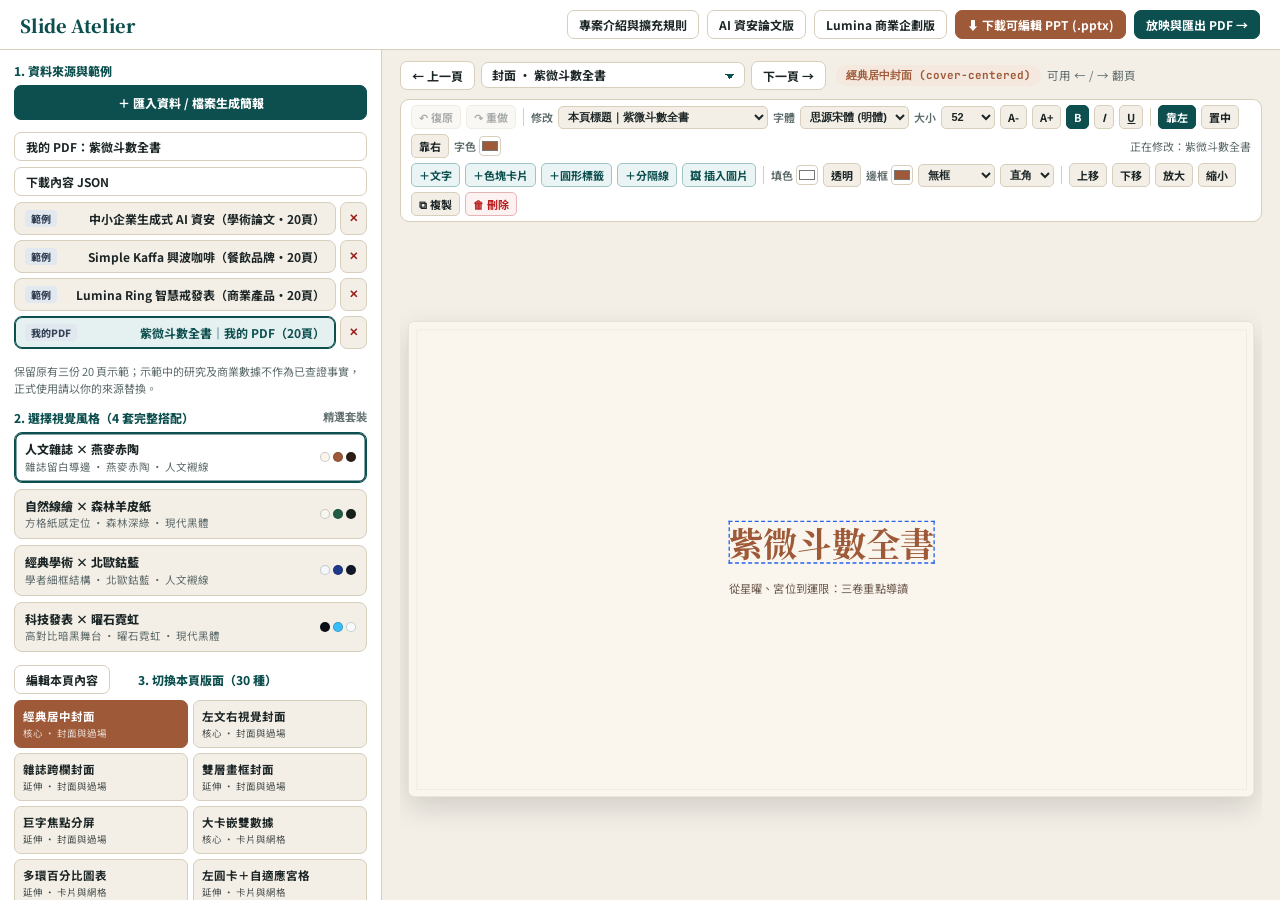
==== commit 8a84f0ac: "Make typography controls immediately usable with explicit text targets" ====
--- a/index.html
+++ b/index.html
@@ -6,7 +6,7 @@
   <title>Slide Atelier — 互動式簡報設計工作室</title>
   <link rel="preconnect" href="https://fonts.googleapis.com" />
   <link rel="preconnect" href="https://fonts.gstatic.com" crossorigin />
-  <link href="https://fonts.googleapis.com/css2?family=Cormorant+Garamond:wght@600;700&family=JetBrains+Mono:wght@500;700&family=Noto+Sans+TC:wght@400;500;700;900&family=Noto+Serif+TC:wght@600;700;900&display=swap" rel="stylesheet" media="print" onload="this.media='all'" />
+  <script>window.addEventListener("DOMContentLoaded",()=>{const fontSheet=document.createElement("link");fontSheet.rel="stylesheet";fontSheet.href="https://fonts.googleapis.com/css2?family=Cormorant+Garamond:wght@600;700&family=JetBrains+Mono:wght@500;700&family=Noto+Sans+TC:wght@400;500;700;900&family=Noto+Serif+TC:wght@600;700;900&display=swap";document.head.append(fontSheet);},{once:true});</script>
   <style>
     :root {
       --bg: #f3efe7;
@@ -575,15 +575,26 @@
           <button type="button" class="ed-btn" id="edUndo" disabled title="復原上一步 (Ctrl+Z)">↶ 復原</button>
           <button type="button" class="ed-btn" id="edRedo" disabled title="重做 (Ctrl+Y)">↷ 重做</button>
           <span class="ed-sep"></span>
-          <select class="ed-select" id="elFontFamily" disabled title="元素字型">
+          <label class="ed-label" for="elTextTarget">修改</label>
+          <select class="ed-select" id="elTextTarget" aria-label="選擇要修改的文字" style="max-width:210px"></select>
+          <label class="ed-label" for="elFontFamily">字體</label>
+          <select class="ed-select" id="elFontFamily" disabled title="元素字型" aria-label="字體">
             <option value="">字型預設</option>
             <option value="'Noto Sans TC', 'Microsoft JhengHei', sans-serif">思源黑體</option>
             <option value="'Noto Serif TC', 'PMingLiU', Georgia, serif">思源宋體 (明體)</option>
             <option value="'Cormorant Garamond', 'Noto Serif TC', Georgia, serif">歐美襯線</option>
             <option value="'JetBrains Mono', Consolas, monospace">工程等寬體</option>
+            <option value="'Microsoft JhengHei', sans-serif">微軟正黑體</option>
+            <option value="'PMingLiU', serif">新細明體</option>
+            <option value="'DFKai-SB', 'BiauKai', serif">標楷體</option>
           </select>
-          <select class="ed-select" id="elFontSize" disabled title="文字大小">
+          <label class="ed-label" for="elFontSize">大小</label>
+          <select class="ed-select" id="elFontSize" disabled title="文字大小" aria-label="文字大小">
             <option value="">字號</option>
+            <option value="52px">52</option>
+            <option value="22px">22</option>
+            <option value="17px">17</option>
+            <option value="13px">13</option>
             <option value="14px">14</option>
             <option value="16px">16</option>
             <option value="18px">18</option>
@@ -754,6 +765,8 @@
 
       const edUndo = document.getElementById("edUndo");
       const edRedo = document.getElementById("edRedo");
+      const elTextTarget=document.getElementById("elTextTarget");
+      let textTargets=[];
       const elFontFamily = document.getElementById("elFontFamily");
       const elFontSize = document.getElementById("elFontSize");
       const elFontUp = document.getElementById("elFontUp");
@@ -866,6 +879,7 @@
           if (selectedEl.getAttribute("contenteditable") === "true") selectedEl.removeAttribute("contenteditable");
         }
         selectedEl = null;
+        elTextTarget.value="";
         typingHistoryElement = null;
         SELECTION_REQUIRED_CONTROLS.forEach((c) => {
           c.disabled = true;
@@ -901,7 +915,10 @@
         elBgColor.value = toHexInput(cs.backgroundColor, "#ffffff");
         elBorderColor.value = toHexInput(cs.borderTopColor, "#1d2626");
 
+        const family=cs.fontFamily.split(',')[0].replace(/["']/g,'').trim().toLowerCase();
+        elFontFamily.value=Array.from(elFontFamily.options).find(o=>o.value.split(',')[0].replace(/["']/g,'').trim().toLowerCase()===family)?.value || "";
         const curFs = `${Math.round(parseFloat(cs.fontSize) || 16)}px`;
+        if(!Array.from(elFontSize.options).some(o=>o.value===curFs))elFontSize.add(new Option(curFs.replace('px',''),curFs));
         elFontSize.value = Array.from(elFontSize.options).some((o) => o.value === curFs) ? curFs : "";
 
         const fw = parseInt(cs.fontWeight, 10);
@@ -926,9 +943,27 @@
         }
         SELECTION_REQUIRED_CONTROLS.forEach((c) => { c.disabled = false; });
         syncControlValuesFromSelected();
-        editorStatus.textContent = `選取 <${el.tagName.toLowerCase()}>（可拖拉 / 調整格式）`;
-      }
-
+        const idx=textTargets.indexOf(el);elTextTarget.value=idx<0?"":String(idx);
+        editorStatus.textContent = `正在修改：${el.textContent.trim().slice(0,24) || "物件"}`;
+      }
+
+      function refreshTextTargets() {
+        textTargets=Array.from(stageFrame.querySelectorAll("h1,h2,h3,h4,p,strong,li,[data-content-path]"))
+          .filter(el=>!el.closest("svg") && el.textContent.trim() && !el.querySelector("h1,h2,h3,h4,p,strong,li,[data-content-path]"));
+        elTextTarget.replaceChildren(new Option("選擇要修改的文字", ""));
+        textTargets.forEach((el,i)=>{
+          const path=el.dataset.contentPath||"";
+          const label=path==="title"||el.matches("h1,h2")?"本頁標題":path==="sub"?"副標題":el.matches("h3,h4,strong")?"要點標題":"正文";
+          elTextTarget.add(new Option(`${label}｜${el.textContent.trim().slice(0,22)}`,String(i)));
+        });
+        const heading=stageFrame.querySelector('h1,h2');
+        if(heading)selectStageElement(heading,false);
+        else if(textTargets[0])selectStageElement(textTargets[0],false);
+      }
+      elTextTarget.addEventListener("change",()=>{
+        const index=Number(elTextTarget.value);
+        if(elTextTarget.value!=="" && textTargets[index])selectStageElement(textTargets[index],false);
+      });
       const sidebarEl = document.querySelector(".sidebar");
 
       function render() {
@@ -964,6 +999,7 @@
         }
         stageFrame.innerHTML = state.customHtmlByPage[key] || SR.renderSlideInner(recipe, cur);
         contentApi.bind(stageFrame, cur);
+        refreshTextTargets();
         elResetCustom.style.visibility = state.customHtmlByPage[key] ? "visible" : "hidden";
         syncUndoButtons();
         fitStage();
@@ -1113,6 +1149,11 @@
         selectStageElement(target, isLeafText);
       });
 
+      stageFrame.addEventListener("pointerup",e=>{
+        if(e.pointerType!=="touch")return;
+        const target=e.target.closest("[data-content-path],h1,h2,h3,h4,p,strong,li");
+        if(target && stageFrame.contains(target))selectStageElement(target,false);
+      });
       stageFrame.addEventListener("beforeinput", () => {
         if (selectedEl && typingHistoryElement !== selectedEl) {
           pushHistory();
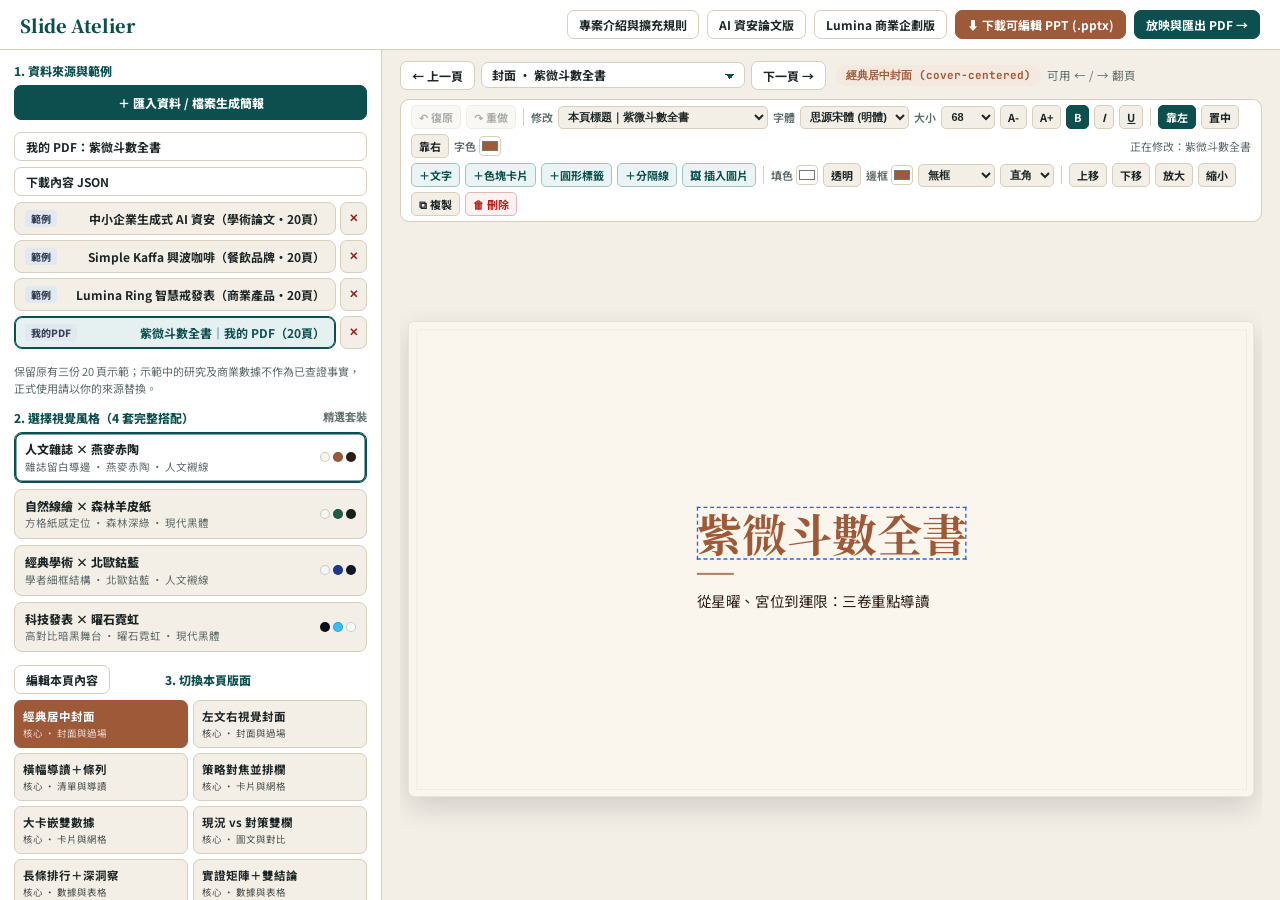
==== commit 668e8751: "Upload current slide layout and studio version" ====
--- a/index.html
+++ b/index.html
@@ -549,7 +549,7 @@
 
       <section class="ctrl-block" style="flex:1;">
         <div class="ctrl-head">
-          <span>3. 切換本頁版面（30 種）</span>
+          <span>3. 切換本頁版面</span>
           <button type="button" class="btn" id="resetPageBtn" style="padding:2px 8px;font-size:10.5px;visibility:hidden;">還原版面</button>
         </div>
         <div class="layout-grid" id="layoutSwitcher"></div>
@@ -1052,7 +1052,8 @@
           `;
         }).join("");
 
-        const coreLayouts = SR.COMPOUND_LAYOUTS;
+        const coreLayouts = SR.CORE_LAYOUTS.slice();
+        if (layoutObj && !coreLayouts.some((l) => l.id === layoutObj.id)) coreLayouts.push(layoutObj);
         layoutSwitcher.innerHTML = coreLayouts.map((l) => `
           <button type="button" class="layout-btn ${l.id === cur.mode ? "is-active" : ""}" data-layout="${l.id}" title="${l.desc}">
             <span class="layout-title">${l.label}</span>
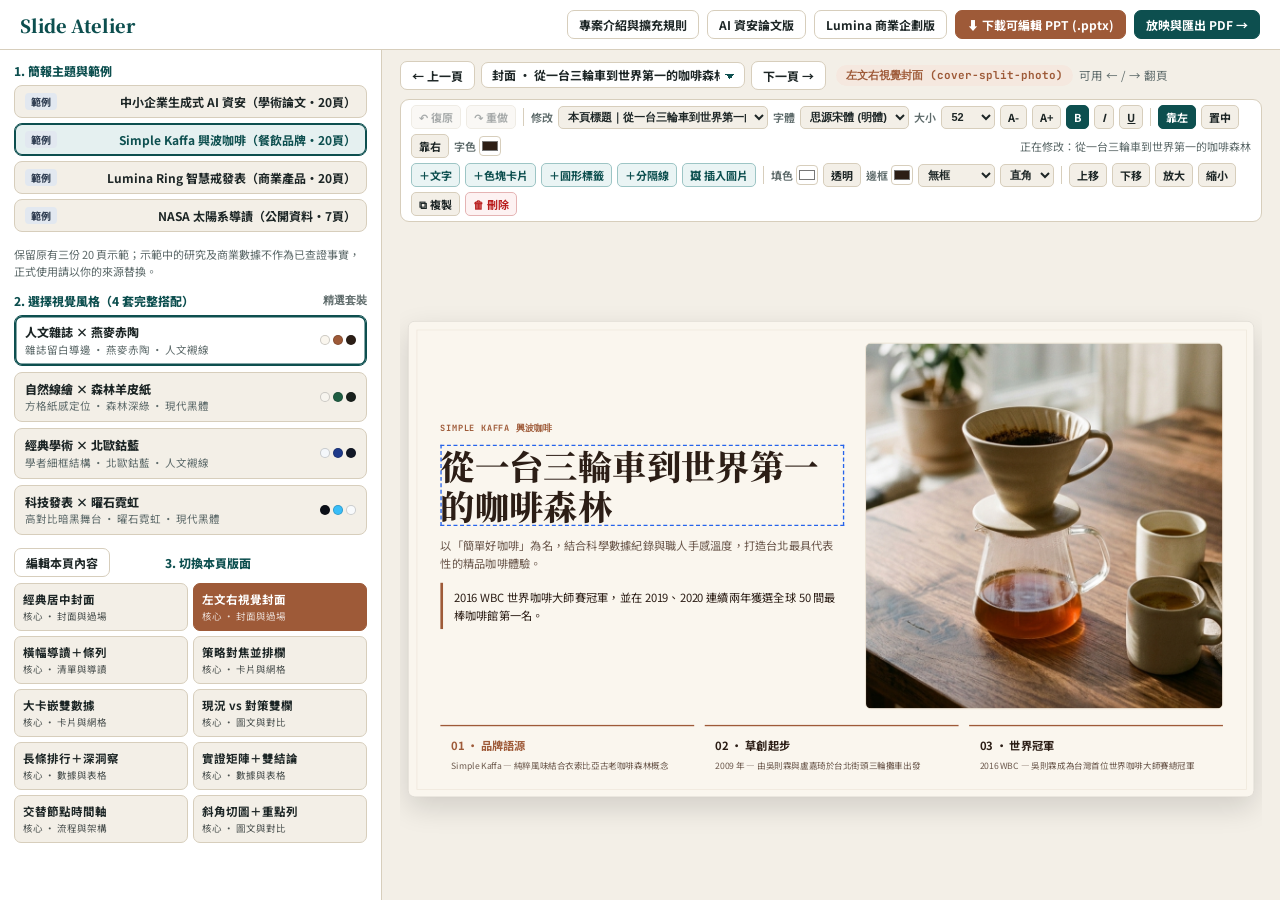
==== commit c6e716b3: "Add source-based NASA deck with real PowerPoint visual verification" ====
--- a/index.html
+++ b/index.html
@@ -532,10 +532,8 @@
     <aside class="sidebar">
       <section class="ctrl-block">
         <div class="ctrl-head">
-          <span>1. 資料來源與範例</span>
-          <button type="button" class="btn" id="restoreExamplesBtn" style="padding:2px 7px;font-size:10px;display:none;">↺ 恢復範例</button>
+          <span>1. 簡報主題與範例</span>
         </div>
-        <button type="button" class="btn import-solid-btn" id="openImportModalBtn">＋ 匯入資料 / 檔案生成簡報</button>
         <div class="topic-stack" id="topicBar"></div><p style="font-size:11px;line-height:1.5;color:var(--muted);margin:8px 0 0;">保留原有三份 20 頁示範；示範中的研究及商業數據不作為已查證事實，正式使用請以你的來源替換。</p>
       </section>
 
@@ -661,65 +659,20 @@
     </section>
   </main>
 
-  <div class="import-modal-backdrop" id="importModal" aria-hidden="true">
-    <div class="import-modal" role="dialog" aria-modal="true" aria-labelledby="importModalTitle">
-      <div style="display:flex;align-items:center;justify-content:space-between;gap:12px;">
-        <div>
-          <h2 id="importModalTitle" style="margin:0;font-size:17px;font-weight:800;">匯入資料 / 檔案生成簡報</h2>
-          <p style="margin:3px 0 0;font-size:12px;color:var(--muted);">支援文字、Markdown、JSON、CSV、Word、PowerPoint 與 PDF 的文字內容，套用 4 套風格與 30 種版面。這裡不會自動呼叫 AI；需要語意整理時，可複製下方指令給 AI，再匯入它產生的 JSON。</p>
-        </div>
-        <button type="button" class="btn" id="closeImportModalBtn">✕ 關閉</button>
-      </div>
-
-      <div>
-        <label for="importTitleInput" style="display:block;font-size:12px;font-weight:700;margin-bottom:4px;">簡報標題（選填，留空將自動擷取）</label>
-        <input type="text" class="import-input" id="importTitleInput" placeholder="例如：2026 智慧醫療專案期末報告" />
-      </div>
-
-      <div class="import-dropzone" id="importDropzone">
-        <input type="file" id="importFileInput" accept=".txt,.md,.csv,.json,.docx,.pptx,.pdf" style="display:none;" />
-        <div style="font-size:13px;font-weight:700;color:#0f5257;">點擊選擇檔案，或將檔案拖放到此處</div>
-        <div style="font-size:11.5px;color:var(--muted);margin-top:4px;">支援格式：.docx / .pptx / .pdf / .md / .txt / .json / .csv；匯入以文字整理為主，不保留來源檔的原始版面。</div>
-      </div>
-
-      <div>
-        <div style="display:flex;align-items:center;justify-content:space-between;margin-bottom:4px;">
-          <label for="importTextInput" style="font-size:12px;font-weight:700;">原始內容 / 大綱 / Canonical JSON</label>
-          <div style="display:flex;gap:6px;">
-            <button type="button" class="ed-btn" id="fillSampleMdBtn" title="填入示範大綱快速測試">📝 載入範例大綱</button>
-            <button type="button" class="ed-btn" id="copyAiPromptBtn" title="複製 AI 結構化整理提示詞">複製給 AI 的整理指令</button>
-          </div>
-        </div>
-        <textarea class="import-textarea" id="importTextInput" placeholder="在此貼上文章、筆記、會議紀錄、Markdown 大綱（使用 # / ## 分頁），或貼上 AI 產生的 Canonical Slide Content JSON..."></textarea>
-      </div>
-
-      <div id="importStatusMsg" style="font-size:12px;color:#0f5257;min-height:18px;"></div>
-
-      <div style="display:flex;align-items:center;justify-content:space-between;gap:8px;">
-        <button type="button" class="btn" id="clearImportBtn" style="color:#991b1b;border-color:#fca5a5;">🗑 清空 / 移除檔案</button>
-        <div style="display:flex;align-items:center;gap:8px;">
-          <button type="button" class="btn" id="cancelImportBtn">取消</button>
-          <button type="button" class="btn btn-primary" id="runImportBtn">解析並套用</button>
-        </div>
-      </div>
-    </div>
-  </div>
-
   <script src="engine/template-svgs.js"></script>
   <script src="engine/content-state.js?v=adaptive-prose-1"></script>
   <script src="engine/renderer.js?v=adaptive-prose-1"></script>
-  <script src="engine/ziwei-deck.js?v=adaptive-prose-1"></script>
-  <script src="engine/pptx-exporter.js"></script>
-  <script src="engine/importer.js?v=controls-audit"></script>
+  <script src="engine/pptx-exporter.js?v=stage-units-1"></script>
+  <script src="engine/topics.js?v=nasa-example"></script>
   <script>
-    (() => {
+    (async () => {
+      await window.SlideTopicsReady;
       const SR = window.SlideRenderer;
-      if (window.SlideImporter) window.SlideImporter.registerAllIntoRenderer(SR);
       const STORAGE_KEY = "slide_atelier_v6_state";
       const escapeText = (s) => String(s ?? "").replace(/[&<>"']/g, c=>({"&":"&amp;","<":"&lt;",">":"&gt;",'"':"&quot;","'":"&#39;"}[c]));
 
       const state = {
-        topic: "ziwei-reading",
+        topic: "cafe-brand",
         template: "editorial-magazine",
         color: "cafe-terracotta",
         font: "serif-classic",
@@ -752,6 +705,8 @@
       let overridesByTopic = {};
       try { overridesByTopic=JSON.parse(localStorage.getItem("slide_atelier_content_by_topic")||"{}"); } catch {}
       if (overridesByTopic[state.topic]) state.pageOverrides=overridesByTopic[state.topic];
+      const queryStyle=new URLSearchParams(location.search).get("style");
+      if(queryStyle && SR.STYLE_PRESETS.some(p=>p.templateId===queryStyle))state.template=queryStyle;
       const topicBar = document.getElementById("topicBar");
       const stylePresetBar = document.getElementById("stylePresetBar");
       const layoutSwitcher = document.getElementById("layoutSwitcher");
@@ -969,20 +924,9 @@
       function render() {
         const prevScroll = sidebarEl ? sidebarEl.scrollTop : 0;
         clearSelection();
-        const hiddenNow = window.SlideImporter?.getHiddenExampleIds() || [];
-        const firstVisible = SR.TOPICS.find(t => !hiddenNow.includes(t.id));
-        if (!firstVisible) {
-          topicBar.replaceChildren(); pageSelect.replaceChildren(); layoutSwitcher.replaceChildren();
-          document.getElementById("restoreExamplesBtn").style.display = "inline-flex";
-          downloadPptBtn.disabled = true;
-          openDeckBtn.removeAttribute("href"); openDeckBtn.setAttribute("aria-disabled", "true");
-          stageModeLabel.textContent = "尚未選擇內容";
-          stageFrame.innerHTML = '<div style="width:1280px;height:720px;background:#faf6ee;display:flex;align-items:center;justify-content:center;font-size:32px;color:#233030;">請匯入內容，或按「恢復範例」</div>';
-          fitStage(); return;
-        }
         downloadPptBtn.disabled = false; openDeckBtn.removeAttribute("aria-disabled");
-        if (firstVisible && !SR.TOPICS.some(t => t.id === state.topic && !hiddenNow.includes(t.id))) {
-          state.topic = firstVisible.id;
+        if (!SR.TOPICS.some(t => t.id === state.topic)) {
+          state.topic = SR.TOPICS[0].id;
           state.page = 0;
         }
         const recipe = currentRecipe();
@@ -991,12 +935,6 @@
         const cur = plan[state.page];
         const key = pageKey();
 
-        const cached=state.customHtmlByPage[key];
-        if (state.topic==="ziwei-reading" && cached && !cached.includes('data-design-revision="adaptive-prose-1"')) {
-          // Keep the old composition available locally; canonical text and extras remain authoritative.
-          try {const backup=JSON.parse(localStorage.getItem("slide_atelier_layout_backup")||"{}");backup[key]=cached;localStorage.setItem("slide_atelier_layout_backup",JSON.stringify(backup));}catch{}
-          delete state.customHtmlByPage[key];
-        }
         stageFrame.innerHTML = state.customHtmlByPage[key] || SR.renderSlideInner(recipe, cur);
         contentApi.bind(stageFrame, cur);
         refreshTextTargets();
@@ -1011,27 +949,14 @@
         const layoutObj = SR.COMPOUND_LAYOUTS.find((l) => l.id === cur.mode);
         stageModeLabel.textContent = layoutObj ? `${layoutObj.label} (${cur.mode})` : cur.mode;
 
-        const hiddenExamples = window.SlideImporter ? window.SlideImporter.getHiddenExampleIds() : [];
-        const restoreExamplesBtn = document.getElementById("restoreExamplesBtn");
-        if (restoreExamplesBtn) restoreExamplesBtn.style.display = hiddenExamples.length ? "inline-flex" : "none";
-
-        const visibleTopics = SR.TOPICS.filter((t) => !hiddenExamples.includes(t.id));
-        if (visibleTopics.length && !visibleTopics.some((t) => t.id === state.topic)) {
-          state.topic = visibleTopics[0].id;
-        }
-
-        topicBar.innerHTML = visibleTopics.length ? visibleTopics.map((t) => {
-          const isCustom = t.id.startsWith("custom-");
-          return `
-            <div class="topic-row">
-              <button type="button" class="topic-btn ${t.id === state.topic ? "is-active" : ""}" data-topic="${t.id}">
-                <span class="topic-badge ${isCustom ? "is-custom" : ""}">${t.id === "ziwei-reading" ? "我的PDF" : isCustom ? "自訂" : "範例"}</span>
-                <span style="overflow:hidden;text-overflow:ellipsis;white-space:nowrap;">${escapeText(t.label)}</span>
-              </button>
-              <button type="button" class="topic-del-btn" data-delete-topic="${t.id}" title="${isCustom ? "刪除自訂來源" : "隱藏範例（可恢復）"}">✕</button>
-            </div>
-          `;
-        }).join("") : `<div style="font-size:11.5px;color:var(--muted);padding:6px 4px;">目前無資料來源，請點擊上方實色按鈕匯入資料或恢復範例。</div>`;
+        topicBar.innerHTML = SR.TOPICS.map((t) => `
+          <div class="topic-row">
+            <button type="button" class="topic-btn ${t.id === state.topic ? "is-active" : ""}" data-topic="${t.id}">
+              <span class="topic-badge">範例</span>
+              <span style="overflow:hidden;text-overflow:ellipsis;white-space:nowrap;">${escapeText(t.label)}</span>
+            </button>
+          </div>
+        `).join("");
 
         const presets = SR.STYLE_PRESETS || [];
         stylePresetBar.innerHTML = presets.map((pr) => {
@@ -1456,24 +1381,6 @@
 
       // Sidebar Controls
       topicBar.addEventListener("click", (e) => {
-        const delBtn = e.target.closest("button[data-delete-topic]");
-        if (delBtn) {
-          const delId = delBtn.dataset.deleteTopic;
-          if (delId.startsWith("custom-")) {
-            if (window.SlideImporter) window.SlideImporter.deleteCustomTopic(SR, delId);
-          } else {
-            if (window.SlideImporter) window.SlideImporter.hideExampleId(delId);
-          }
-          const hidden = window.SlideImporter ? window.SlideImporter.getHiddenExampleIds() : [];
-          const remaining = SR.TOPICS.filter((t) => !hidden.includes(t.id));
-          if (state.topic === delId && remaining.length) {
-            state.topic = remaining[0].id;
-            state.page = 0;
-            state.pageOverrides = {};
-          }
-          render();
-          return;
-        }
         const b = e.target.closest("button[data-topic]");
         if (!b) return;
         overridesByTopic[state.topic]=state.pageOverrides;
@@ -1482,14 +1389,6 @@
         state.pageOverrides = overridesByTopic[state.topic] || {};
         render();
       });
-
-      const restoreExamplesBtn = document.getElementById("restoreExamplesBtn");
-      if (restoreExamplesBtn) {
-        restoreExamplesBtn.addEventListener("click", () => {
-          if (window.SlideImporter) window.SlideImporter.restoreHiddenExamples();
-          render();
-        });
-      }
 
       stylePresetBar.addEventListener("click", (e) => {
         const b = e.target.closest("button[data-preset]");
@@ -1548,121 +1447,6 @@
         if ((e.key === "Delete" || e.key === "Backspace") && selectedEl) {
           e.preventDefault();
           elDelete.click();
-        }
-      });
-
-      // 匯入文字 / Word / PPT / PDF 生成簡報 Modal
-      const importModal = document.getElementById("importModal");
-      const openImportModalBtn = document.getElementById("openImportModalBtn");
-      const closeImportModalBtn = document.getElementById("closeImportModalBtn");
-      const cancelImportBtn = document.getElementById("cancelImportBtn");
-      const importDropzone = document.getElementById("importDropzone");
-      const importFileInput = document.getElementById("importFileInput");
-      const importTitleInput = document.getElementById("importTitleInput");
-      const importTextInput = document.getElementById("importTextInput");
-      const importStatusMsg = document.getElementById("importStatusMsg");
-      const copyAiPromptBtn = document.getElementById("copyAiPromptBtn");
-      const runImportBtn = document.getElementById("runImportBtn");
-
-      const setImportModalOpen = (open) => {
-        importModal.classList.toggle("is-open", open);
-        importModal.setAttribute("aria-hidden", open ? "false" : "true");
-        if (open) importStatusMsg.textContent = "";
-      };
-
-      openImportModalBtn.addEventListener("click", () => setImportModalOpen(true));
-      closeImportModalBtn.addEventListener("click", () => setImportModalOpen(false));
-      cancelImportBtn.addEventListener("click", () => setImportModalOpen(false));
-      const clearImportBtn = document.getElementById("clearImportBtn");
-      if (clearImportBtn) {
-        clearImportBtn.addEventListener("click", () => {
-          importTitleInput.value = "";
-          importTextInput.value = "";
-          importFileInput.value = "";
-          importStatusMsg.style.color = "#0f5257";
-          importStatusMsg.textContent = "已清空內容與檔案，可重新上傳或貼上資料。";
-        });
-      }
-      importModal.addEventListener("click", (e) => {
-        if (e.target === importModal) setImportModalOpen(false);
-      });
-
-      const handleImportedFile = async (file) => {
-        if (!file || !window.SlideImporter) return;
-        importStatusMsg.style.color = "#0f5257";
-        importStatusMsg.textContent = `⏳ 正在讀取「${file.name}」...`;
-        try {
-          const text = await window.SlideImporter.readFileAsText(file);
-          importTextInput.value = text;
-          if (!importTitleInput.value.trim()) {
-            importTitleInput.value = file.name.replace(/\.[^.]+$/, "");
-          }
-          importStatusMsg.textContent = `✅ 已讀取「${file.name}」（共 ${text.length} 字），請按「解析並套用」生成簡報。`;
-        } catch (err) {
-          importStatusMsg.style.color = "#b91c1c";
-          importStatusMsg.textContent = `❌ 讀檔失敗：${err?.message || err}`;
-        }
-      };
-
-      importDropzone.addEventListener("click", () => importFileInput.click());
-      importFileInput.addEventListener("change", (e) => {
-        if (e.target.files && e.target.files[0]) handleImportedFile(e.target.files[0]);
-        e.target.value = "";
-      });
-      importDropzone.addEventListener("dragover", (e) => {
-        e.preventDefault();
-        importDropzone.classList.add("is-dragover");
-      });
-      importDropzone.addEventListener("dragleave", () => importDropzone.classList.remove("is-dragover"));
-      importDropzone.addEventListener("drop", (e) => {
-        e.preventDefault();
-        importDropzone.classList.remove("is-dragover");
-        if (e.dataTransfer && e.dataTransfer.files && e.dataTransfer.files[0]) {
-          handleImportedFile(e.dataTransfer.files[0]);
-        }
-      });
-
-      copyAiPromptBtn.addEventListener("click", async () => {
-        if (!window.SlideImporter) return;
-        const prompt = window.SlideImporter.getAiPromptTemplate();
-        try {
-          await navigator.clipboard.writeText(prompt);
-          importStatusMsg.style.color = "#0f5257";
-          importStatusMsg.textContent = "✅ 已複製 AI 結構化整理提示詞！可貼給 AI 整理資料後，再把結果 JSON 貼回這裡。";
-        } catch {
-          importTextInput.value = prompt;
-          importStatusMsg.textContent = "已將 AI 提示詞範本填入輸入框，可直接複製使用。";
-        }
-      });
-
-      const fillSampleMdBtn = document.getElementById("fillSampleMdBtn");
-      if (fillSampleMdBtn) {
-        fillSampleMdBtn.addEventListener("click", () => {
-          importTitleInput.value = "用規則延伸簡報";
-          importTextInput.value = [
-            "## 先定規則，再新增內容", "- 閱讀規範：確認風格與資料格式。",
-            "- 整理來源：沒有來源的數字與圖片留空。", "- 套用版面：同類內容使用相同版面。", "",
-            "## 新增內容沿用同一套流程", "- 建立資料：參考範例建立 JSON。",
-            "- 匯入預覽：匯入資料並選擇鎖定風格。", "- 檢查成果：逐頁確認文字與對齊。"
-          ].join("\n");
-          importStatusMsg.style.color = "#0f5257";
-          importStatusMsg.textContent = "✅ 已載入結構化示範大綱，點擊右下角「解析並套用」即可生成簡報！";
-        });
-      }
-
-      runImportBtn.addEventListener("click", () => {
-        if (!window.SlideImporter) return;
-        try {
-          const deck = window.SlideImporter.importAndRegister(SR, importTextInput.value, importTitleInput.value.trim());
-          state.topic = deck.id;
-          state.customHtmlByPage = {};
-          state.page = 0;
-          state.pageOverrides = {};
-          setImportModalOpen(false);
-          render();
-        } catch (err) {
-          importStatusMsg.style.color = "#b91c1c";
-          importStatusMsg.textContent = `❌ 解析失敗：${err?.message || err}`;
         }
       });
 
@@ -1692,8 +1476,6 @@
       const editContentBtn=document.createElement("button");
       editContentBtn.type="button";editContentBtn.className="btn";editContentBtn.id="editContentBtn";editContentBtn.textContent="編輯本頁內容";
       resetPageBtn.parentElement.prepend(editContentBtn);
-      const sourceLink=document.createElement("a");sourceLink.className="btn";sourceLink.href="index.html?topic=ziwei-reading";sourceLink.textContent="我的 PDF：紫微斗數全書";
-      topicBar.parentElement.insertBefore(sourceLink,topicBar);
       const dialog=document.createElement("dialog");dialog.id="contentDialog";
       dialog.style.cssText="width:min(720px,94vw);max-height:90vh;border:1px solid #d7cebc;border-radius:12px;padding:24px;color:#1d2626;background:#fffdf9;";
       document.body.append(dialog);
@@ -1717,16 +1499,11 @@
         });
         dialog.showModal();
       });
-      const downloadContent=document.createElement("button");downloadContent.className="btn";downloadContent.id="downloadContentBtn";downloadContent.textContent="下載內容 JSON";
-      sourceLink.after(downloadContent);
-      downloadContent.addEventListener("click",()=>{
-        const top=SR.TOPICS.find(t=>t.id===state.topic);
-        const pages=SR.getDeckPlan(currentRecipe(),state.pageOverrides,state.topic,"./assets/");
-        const blob=new Blob([JSON.stringify({title:top.shortLabel,pages},null,2)],{type:"application/json;charset=utf-8"});
-        const a=document.createElement("a");a.href=URL.createObjectURL(blob);a.download=`${top.shortLabel}.json`;a.click();setTimeout(()=>URL.revokeObjectURL(a.href),1000);
-      });
       render();
-    })();
+    })().catch(error=>{
+      console.error(error);
+      const message=document.createElement("p");message.setAttribute("role","alert");message.textContent=error.message;message.style.cssText="padding:24px;color:#9e3232;background:#fff;position:fixed;bottom:0;z-index:9999;";document.body.append(message);
+    });
   </script>
 </body>
 </html>
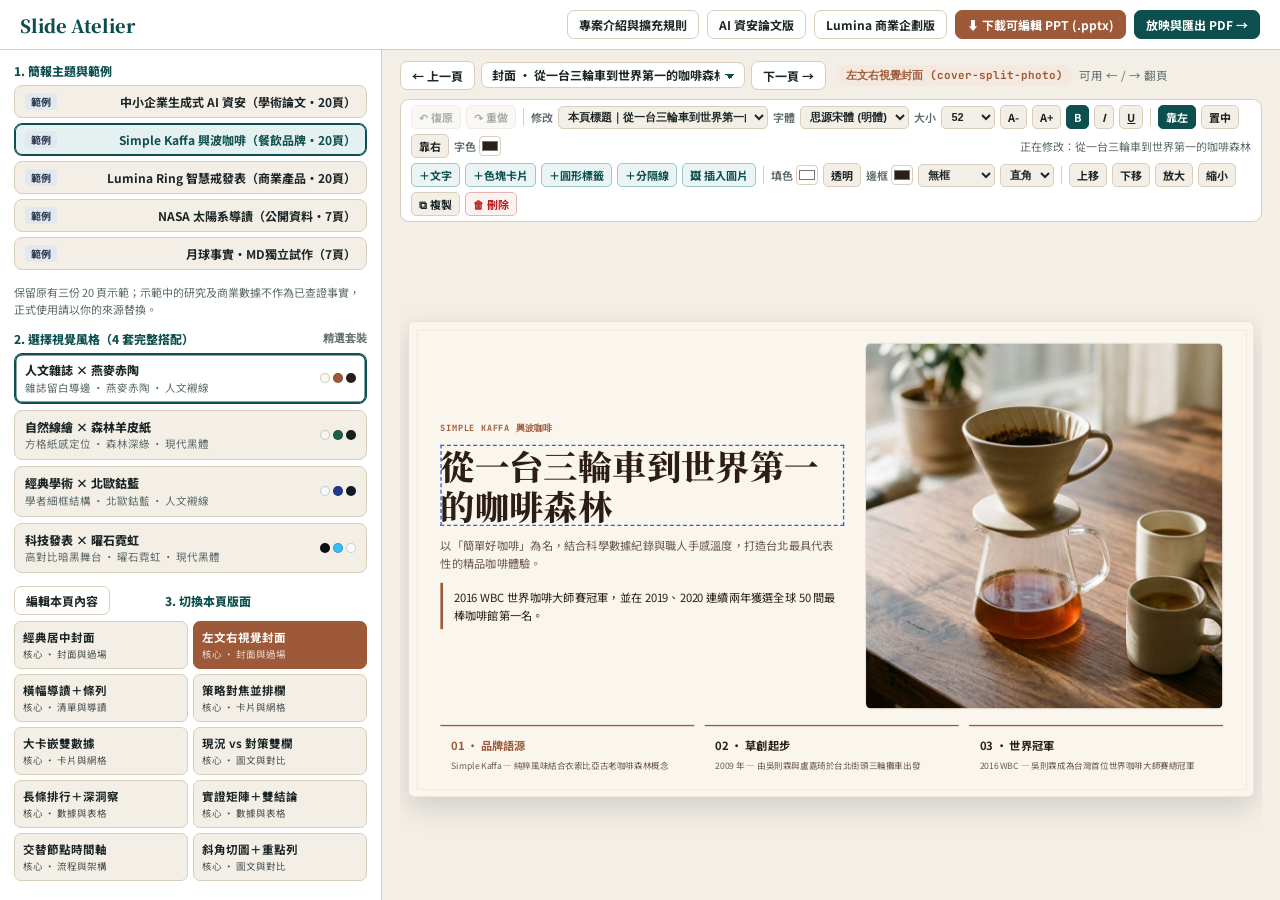
==== commit a368ed76: "Publish independent AI trial driven by AGENTS and raw Moon facts" ====
--- a/index.html
+++ b/index.html
@@ -663,7 +663,7 @@
   <script src="engine/content-state.js?v=adaptive-prose-1"></script>
   <script src="engine/renderer.js?v=adaptive-prose-1"></script>
   <script src="engine/pptx-exporter.js?v=stage-units-1"></script>
-  <script src="engine/topics.js?v=nasa-example"></script>
+  <script src="engine/topics.js?v=independent-md-1"></script>
   <script>
     (async () => {
       await window.SlideTopicsReady;
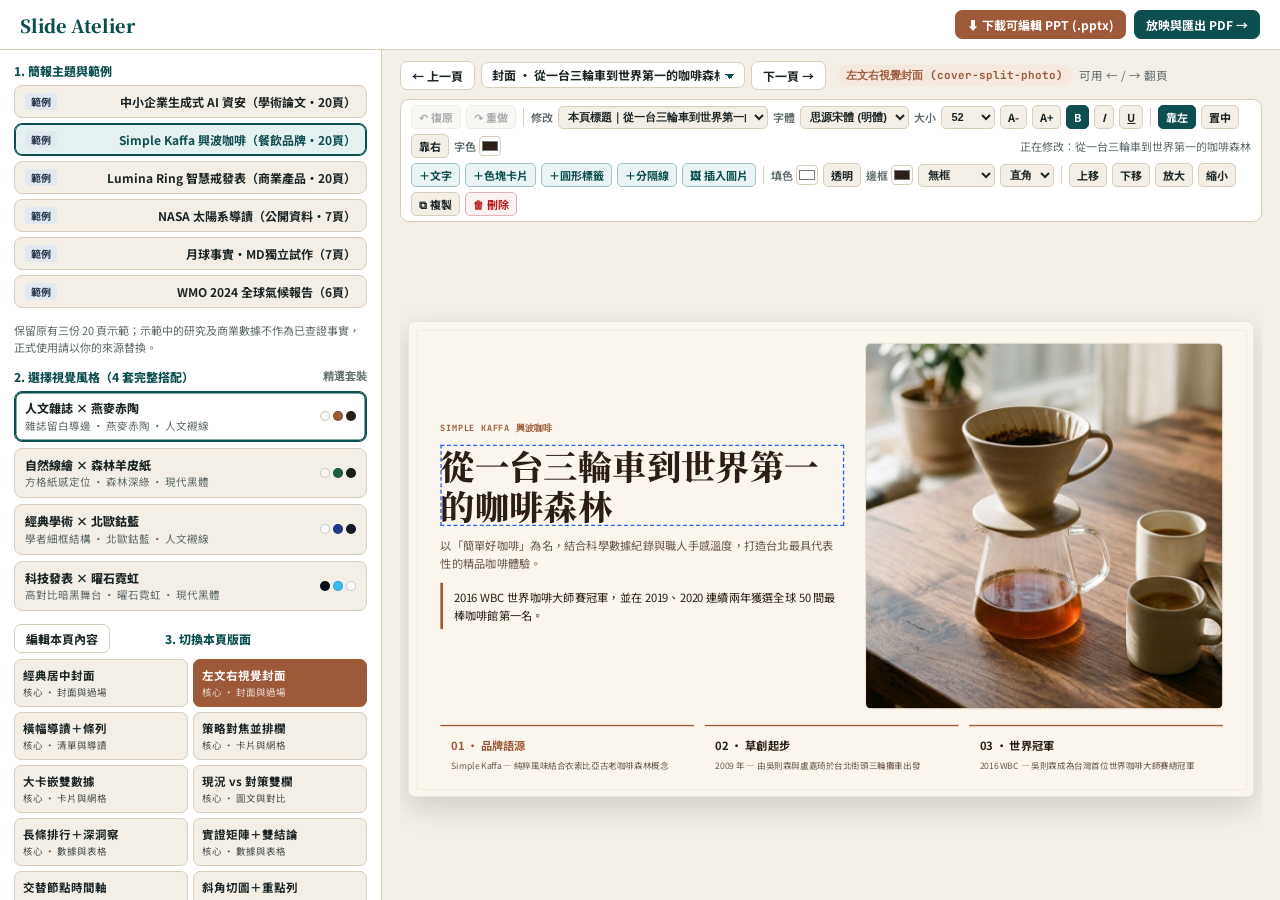
==== commit e06eaaa5: "Add files via upload" ====
--- a/index.html
+++ b/index.html
@@ -1,1509 +1,1509 @@
-<!DOCTYPE html>
-<html lang="zh-Hant">
-<head>
-  <meta charset="UTF-8" />
-  <meta name="viewport" content="width=device-width, initial-scale=1.0" />
-  <title>Slide Atelier — 互動式簡報設計工作室</title>
-  <link rel="preconnect" href="https://fonts.googleapis.com" />
-  <link rel="preconnect" href="https://fonts.gstatic.com" crossorigin />
-  <script>window.addEventListener("DOMContentLoaded",()=>{const fontSheet=document.createElement("link");fontSheet.rel="stylesheet";fontSheet.href="https://fonts.googleapis.com/css2?family=Cormorant+Garamond:wght@600;700&family=JetBrains+Mono:wght@500;700&family=Noto+Sans+TC:wght@400;500;700;900&family=Noto+Serif+TC:wght@600;700;900&display=swap";document.head.append(fontSheet);},{once:true});</script>
-  <style>
-    :root {
-      --bg: #f3efe7;
-      --surface: #ffffff;
-      --tint: #ebe4d5;
-      --fg: #1d2626;
-      --muted: #5d6a6a;
-      --border: #d7cebc;
-      --primary: #0d4f4f;
-      --secondary: #9e5a38;
-      --sans: "Noto Sans TC", "Microsoft JhengHei", system-ui, sans-serif;
-      --serif: "Noto Serif TC", Georgia, serif;
-      --mono: "JetBrains Mono", ui-monospace, Consolas, monospace;
-    }
-
-    *, *::before, *::after { box-sizing: border-box; }
-
-    html, body {
-      margin: 0;
-      padding: 0;
-      height: 100vh;
-      overflow: hidden;
-      background: var(--bg);
-      color: var(--fg);
-      font-family: var(--sans);
-      display: flex;
-      flex-direction: column;
-      -webkit-font-smoothing: antialiased;
-    }
-
-    .topbar {
-      height: 50px;
-      flex-shrink: 0;
-      display: flex;
-      align-items: center;
-      justify-content: space-between;
-      padding: 0 20px;
-      background: var(--surface);
-      border-bottom: 1px solid var(--border);
-      gap: 12px;
-    }
-
-    .brand { display: flex; align-items: center; gap: 10px; }
-    .brand-title { font-family: var(--serif); font-weight: 900; font-size: 1.12rem; color: var(--primary); }
-    .brand-tag {
-      font-family: var(--mono);
-      font-size: 11px;
-      font-weight: 700;
-      color: var(--primary);
-      background: #e3eded;
-      padding: 2px 10px;
-      border-radius: 999px;
-    }
-
-    .top-actions { display: flex; align-items: center; gap: 8px; }
-
-    .btn {
-      appearance: none;
-      border: 1px solid var(--border);
-      background: var(--surface);
-      color: var(--fg);
-      padding: 5px 11px;
-      border-radius: 7px;
-      font-family: var(--sans);
-      font-size: 12px;
-      font-weight: 700;
-      cursor: pointer;
-      text-decoration: none;
-      display: inline-flex;
-      align-items: center;
-      gap: 5px;
-      transition: all 120ms ease;
-    }
-
-    .btn:hover { border-color: var(--primary); color: var(--primary); }
-    .btn:disabled { opacity: 0.55; cursor: wait; }
-    .btn-primary { background: var(--primary); border-color: var(--primary); color: #ffffff; }
-    .btn-primary:hover { background: #093b3b; border-color: #093b3b; color: #ffffff; }
-    .btn-accent { background: var(--secondary); border-color: var(--secondary); color: #ffffff; }
-    .btn-accent:hover { background: #7f4428; border-color: #7f4428; color: #ffffff; }
-
-    .workspace {
-      flex: 1;
-      min-height: 0;
-      display: grid;
-      grid-template-columns: 382px 1fr;
-    }
-
-    .sidebar {
-      background: var(--surface);
-      border-right: 1px solid var(--border);
-      padding: 12px 14px;
-      overflow-y: auto;
-      display: flex;
-      flex-direction: column;
-      gap: 13px;
-    }
-
-    .sidebar::-webkit-scrollbar { width: 5px; }
-    .sidebar::-webkit-scrollbar-thumb { background: var(--border); border-radius: 4px; }
-
-    .ctrl-block { display: flex; flex-direction: column; gap: 6px; }
-    .ctrl-head {
-      display: flex;
-      justify-content: space-between;
-      align-items: center;
-      font-size: 12px;
-      font-weight: 800;
-      color: var(--primary);
-    }
-    .ctrl-count { font-family: var(--mono); font-size: 10.5px; color: var(--muted); font-weight: 600; }
-
-    .topic-stack { display: flex; flex-direction: column; gap: 5px; }
-    .topic-btn {
-      appearance: none;
-      width: 100%;
-      text-align: left;
-      background: var(--bg);
-      border: 1px solid var(--border);
-      border-radius: 8px;
-      padding: 7px 10px;
-      cursor: pointer;
-      color: var(--fg);
-      font-family: var(--sans);
-      font-size: 12px;
-      font-weight: 700;
-      display: flex;
-      justify-content: space-between;
-      align-items: center;
-    }
-    .topic-btn:hover { border-color: var(--primary); }
-    .topic-btn.is-active {
-      background: #e5f0f0;
-      border-color: var(--primary);
-      color: var(--primary);
-      box-shadow: inset 0 0 0 1px var(--primary);
-    }
-
-    .preset-stack { display: flex; flex-direction: column; gap: 6px; }
-    .preset-btn {
-      appearance: none;
-      width: 100%;
-      text-align: left;
-      background: var(--bg);
-      border: 1px solid var(--border);
-      border-radius: 8px;
-      padding: 8px 10px;
-      cursor: pointer;
-      color: var(--fg);
-      font-family: var(--sans);
-      display: flex;
-      align-items: center;
-      justify-content: space-between;
-      gap: 10px;
-    }
-    .preset-btn:hover { border-color: var(--primary); }
-    .preset-btn.is-active {
-      background: var(--surface);
-      border-color: var(--primary);
-      box-shadow: inset 0 0 0 1.5px var(--primary);
-    }
-    .preset-info { min-width: 0; }
-    .preset-name { display: block; font-size: 12px; font-weight: 800; line-height: 1.3; color: var(--fg); }
-    .preset-desc { display: block; font-size: 10.5px; color: var(--muted); margin-top: 2px; white-space: nowrap; overflow: hidden; text-overflow: ellipsis; }
-    .color-swatches { display: inline-flex; gap: 3px; flex-shrink: 0; }
-    .color-dot { width: 10px; height: 10px; border-radius: 50%; border: 1px solid rgba(0,0,0,0.18); }
-
-    .layout-grid { display: grid; grid-template-columns: 1fr 1fr; gap: 5px; }
-    .layout-btn {
-      appearance: none;
-      text-align: left;
-      background: var(--bg);
-      border: 1px solid var(--border);
-      border-radius: 7px;
-      padding: 7px 8px;
-      cursor: pointer;
-      color: var(--fg);
-      font-family: var(--sans);
-    }
-    .layout-btn:hover { border-color: var(--secondary); }
-    .layout-btn.is-active { background: var(--secondary); border-color: var(--secondary); color: #ffffff; }
-    .layout-title {
-      display: block;
-      font-size: 11.5px;
-      font-weight: 700;
-      white-space: nowrap;
-      overflow: hidden;
-      text-overflow: ellipsis;
-    }
-    .layout-meta {
-      display: block;
-      margin-top: 2px;
-      font-size: 9.5px;
-      opacity: 0.78;
-    }
-
-    .stage-area {
-      display: flex;
-      flex-direction: column;
-      min-width: 0;
-      min-height: 0;
-      padding: 8px 18px 12px;
-      gap: 7px;
-    }
-
-    .stage-bar {
-      min-height: 34px;
-      height: auto;
-      flex-wrap: wrap;
-      flex-shrink: 0;
-      display: flex;
-      align-items: center;
-      justify-content: space-between;
-      gap: 10px;
-    }
-
-    .nav-group { display: flex; align-items: center; gap: 6px; min-width:0; flex:1; }
-    .nav-group .btn { flex-shrink:0; white-space:nowrap; }
-    .nav-group .page-select { flex:1; min-width:80px; width:0; }
-    @media(max-width:1200px){
-      .stage-bar > .nav-group{flex:0 0 100%;width:100%}
-      .stage-bar > div:not(.nav-group){width:100%;min-width:0;justify-content:space-between}
-      .mode-badge{min-width:0;max-width:72%;white-space:nowrap;overflow:hidden;text-overflow:ellipsis}
-    }
-
-    .page-select {
-      appearance: none;
-      background: var(--surface);
-      border: 1px solid var(--border);
-      border-radius: 7px;
-      padding: 5px 24px 5px 10px;
-      font-family: var(--sans);
-      font-size: 12px;
-      font-weight: 700;
-      color: var(--fg);
-      max-width: 320px;
-      cursor: pointer;
-      outline: none;
-      background-image: linear-gradient(45deg, transparent 50%, var(--primary) 50%), linear-gradient(135deg, var(--primary) 50%, transparent 50%);
-      background-position: calc(100% - 14px) 11px, calc(100% - 9px) 11px;
-      background-size: 5px 5px, 5px 5px;
-      background-repeat: no-repeat;
-    }
-    .page-select:focus { border-color: var(--primary); }
-
-    .mode-badge {
-      font-family: var(--mono);
-      font-size: 11px;
-      font-weight: 700;
-      padding: 3px 10px;
-      border-radius: 999px;
-      background: #f5e8df;
-      color: var(--secondary);
-    }
-
-    /* 完整簡報編輯器工具列 */
-    .editor-ribbon {
-      flex-shrink: 0;
-      background: var(--surface);
-      border: 1px solid var(--border);
-      border-radius: 9px;
-      padding: 5px 10px;
-      display: flex;
-      flex-direction: column;
-      gap: 5px;
-    }
-    .editor-row {
-      display: flex;
-      flex-wrap: wrap;
-      align-items: center;
-      gap: 5px;
-    }
-    .ed-sep { width: 1px; height: 18px; background: var(--border); margin: 0 2px; }
-    .ed-btn {
-      appearance: none;
-      border: 1px solid var(--border);
-      background: var(--bg);
-      color: var(--fg);
-      border-radius: 5px;
-      padding: 3px 7px;
-      font-family: var(--sans);
-      font-size: 11px;
-      font-weight: 700;
-      cursor: pointer;
-      display: inline-flex;
-      align-items: center;
-      gap: 3px;
-    }
-    .ed-btn:hover:not(:disabled) { border-color: var(--primary); color: var(--primary); }
-    .ed-btn.is-on { background: var(--primary); border-color: var(--primary); color: #ffffff; }
-    .ed-btn:disabled { opacity: 0.38; cursor: not-allowed; }
-    .ed-btn-insert { background: #eaf4f4; border-color: #9dc5c5; color: var(--primary); }
-    .ed-btn-danger { background: #fdf2f2; border-color: #e5b4b4; color: #b91c1c; }
-
-    .ed-select {
-      border: 1px solid var(--border);
-      background: var(--bg);
-      color: var(--fg);
-      border-radius: 5px;
-      padding: 2px 5px;
-      font-size: 11px;
-      font-weight: 600;
-      height: 23px;
-    }
-    .ed-select:disabled { opacity: 0.4; }
-    .ed-label {
-      font-size: 11px;
-      color: var(--muted);
-      font-weight: 600;
-      display: inline-flex;
-      align-items: center;
-      gap: 3px;
-    }
-    .ed-color {
-      width: 22px;
-      height: 20px;
-      padding: 0;
-      border: 1px solid var(--border);
-      border-radius: 4px;
-      cursor: pointer;
-      background: transparent;
-    }
-    .ed-color:disabled { opacity: 0.4; }
-    .ed-status {
-      font-size: 11px;
-      color: var(--muted);
-      margin-left: auto;
-      white-space: nowrap;
-      overflow: hidden;
-      text-overflow: ellipsis;
-      max-width: 300px;
-    }
-
-    .stage-viewport {
-      flex: 1;
-      min-height: 0;
-      display: flex;
-      align-items: center;
-      justify-content: center;
-      overflow: hidden;
-    }
-
-    .stage-frame {
-      width: 1280px;
-      height: 720px;
-      flex-shrink: 0;
-      transform-origin: center center;
-      border-radius: 10px;
-      overflow: hidden;
-      box-shadow: 0 16px 44px rgba(0, 0, 0, 0.14);
-      border: 1px solid rgba(0, 0, 0, 0.1);
-      background: transparent;
-      user-select: none;
-    }
-
-    .stage-frame [data-edit-selected="true"] {
-      outline: 2px dashed #2563eb !important;
-      outline-offset: -2px;
-      cursor: move !important;
-    }
-    .stage-frame [contenteditable="true"]:focus {
-      outline: 2px solid #2563eb !important;
-      outline-offset: -2px;
-      cursor: text !important;
-      user-select: text !important;
-    }
-    .stage-frame [data-el] {
-      pointer-events: auto !important;
-    }
-
-    @media (max-width: 960px) {
-      html, body { height: auto; overflow: auto; }
-      .workspace { grid-template-columns: 1fr; }
-      .stage-viewport { min-height: 320px; }
-    }
-
-    .import-modal-backdrop {
-      position: fixed;
-      inset: 0;
-      z-index: 9999;
-      background: rgba(15, 23, 42, 0.56);
-      backdrop-filter: blur(4px);
-      display: none;
-      align-items: center;
-      justify-content: center;
-      padding: 20px;
-    }
-    .import-modal-backdrop.is-open { display: flex; }
-    .import-modal {
-      width: min(720px, 100%);
-      max-height: 90vh;
-      overflow-y: auto;
-      background: #ffffff;
-      border: 1px solid var(--border);
-      border-radius: 14px;
-      padding: 22px 24px;
-      box-shadow: 0 24px 60px rgba(0, 0, 0, 0.22);
-      display: flex;
-      flex-direction: column;
-      gap: 14px;
-    }
-    .import-dropzone {
-      border: 2px dashed #cbd5e1;
-      border-radius: 10px;
-      padding: 16px;
-      text-align: center;
-      background: #f8fafc;
-      cursor: pointer;
-      transition: border-color .15s, background .15s;
-    }
-    .import-dropzone:hover, .import-dropzone.is-dragover {
-      border-color: #0f5257;
-      background: #f0fdf9;
-    }
-    .import-textarea {
-      width: 100%;
-      min-height: 190px;
-      border: 1px solid var(--border);
-      border-radius: 8px;
-      padding: 10px 12px;
-      font-family: var(--sans);
-      font-size: 13px;
-      line-height: 1.55;
-      resize: vertical;
-      color: var(--fg);
-    }
-    .import-input {
-      width: 100%;
-      border: 1px solid var(--border);
-      border-radius: 7px;
-      padding: 7px 10px;
-      font-family: var(--sans);
-      font-size: 13px;
-      color: var(--fg);
-    }
-    .topic-row {
-      display: flex;
-      align-items: stretch;
-      gap: 4px;
-    }
-    .topic-row .topic-btn {
-      flex: 1;
-      min-width: 0;
-      display: flex;
-      align-items: center;
-      gap: 6px;
-    }
-    .topic-badge {
-      flex-shrink: 0;
-      font-size: 10px;
-      font-weight: 800;
-      padding: 1px 6px;
-      border-radius: 4px;
-      background: #e2e8f0;
-      color: #334155;
-    }
-    .topic-badge.is-custom {
-      background: #d1fae5;
-      color: #065f46;
-    }
-    .topic-del-btn {
-      appearance: none;
-      flex-shrink: 0;
-      border: 1px solid var(--border);
-      background: var(--bg);
-      color: #991b1b;
-      border-radius: 7px;
-      padding: 0 8px;
-      font-size: 11px;
-      font-weight: 700;
-      cursor: pointer;
-    }
-    .topic-del-btn:hover {
-      background: #fee2e2;
-      border-color: #f87171;
-    }
-    .import-solid-btn {
-      width: 100%;
-      justify-content: center;
-      background: var(--primary);
-      border-color: var(--primary);
-      color: #ffffff;
-      font-weight: 800;
-      padding: 8px 12px;
-      margin-bottom: 6px;
-    }
-    .import-solid-btn:hover {
-      background: #0a3c40;
-      border-color: #0a3c40;
-      color: #ffffff;
-    }
-  </style>
-  <style>
-    @media(max-width:960px){
-      html,body{height:auto;min-height:100vh;overflow:auto;display:block}
-      .topbar{height:auto;min-height:50px;padding:12px;flex-wrap:wrap;align-items:flex-start}
-      .brand{width:100%}.top-actions{width:100%;display:grid;grid-template-columns:1fr 1fr;gap:8px}
-      .top-actions .btn{white-space:normal;text-align:center;line-height:1.5;padding:8px}
-      .workspace{display:flex;flex-direction:column;height:auto;overflow:visible}
-      .sidebar{order:1;width:100%;max-height:360px;overflow:auto;border-right:0;border-bottom:1px solid var(--border)}
-      .stage-area{order:0;width:100%;min-width:0;overflow:visible;padding:12px}
-      .stage-bar,.editor-row{flex-wrap:wrap;min-width:0}.nav-group{flex-wrap:nowrap;width:100%}.page-select{max-width:none}.stage-bar{order:0}.editor-ribbon{order:2}
-      .stage-viewport{order:1;flex:none;height:clamp(220px,50vw,460px);min-height:220px}.editor-ribbon{overflow:visible}
-    }
-  </style>
-<style>@media(max-width:760px){.import-modal-backdrop{padding:12px}.import-modal{width:100%;min-width:0}.import-modal [style*="display:flex"]{flex-wrap:wrap;gap:8px}.import-modal .btn,.import-modal .ed-btn{white-space:normal}}</style>
-</head>
-<body>
-  <header class="topbar">
-    <div class="brand">
-      <span class="brand-title">Slide Atelier</span>
-    </div>
-    <nav class="top-actions">
-      <a class="btn" href="project.html">專案介紹與擴充規則</a>
-      <a class="btn" href="decks/showcase-20.html">AI 資安論文版</a>
-      <a class="btn" href="decks/01-design-atlas-20.html">Lumina 商業企劃版</a>
-      <button type="button" class="btn btn-accent" id="downloadPptBtn">⬇ 下載可編輯 PPT (.pptx)</button>
-      <a class="btn btn-primary" id="openDeckBtn" href="decks/studio-deck.html">放映與匯出 PDF →</a>
-    </nav>
-  </header>
-
-  <main class="workspace">
-    <aside class="sidebar">
-      <section class="ctrl-block">
-        <div class="ctrl-head">
-          <span>1. 簡報主題與範例</span>
-        </div>
-        <div class="topic-stack" id="topicBar"></div><p style="font-size:11px;line-height:1.5;color:var(--muted);margin:8px 0 0;">保留原有三份 20 頁示範；示範中的研究及商業數據不作為已查證事實，正式使用請以你的來源替換。</p>
-      </section>
-
-      <section class="ctrl-block">
-        <div class="ctrl-head">
-          <span>2. 選擇視覺風格（4 套完整搭配）</span>
-          <span class="ctrl-count">精選套裝</span>
-        </div>
-        <div class="preset-stack" id="stylePresetBar"></div>
-      </section>
-
-      <section class="ctrl-block" style="flex:1;">
-        <div class="ctrl-head">
-          <span>3. 切換本頁版面</span>
-          <button type="button" class="btn" id="resetPageBtn" style="padding:2px 8px;font-size:10.5px;visibility:hidden;">還原版面</button>
-        </div>
-        <div class="layout-grid" id="layoutSwitcher"></div>
-      </section>
-    </aside>
-
-    <section class="stage-area">
-      <div class="stage-bar">
-        <div class="nav-group">
-          <button type="button" class="btn" id="prevBtn">← 上一頁</button>
-          <select class="page-select" id="pageSelect" aria-label="選擇投影片頁碼"></select>
-          <button type="button" class="btn" id="nextBtn">下一頁 →</button>
-        </div>
-        <div class="nav-group">
-          <span class="mode-badge" id="stageModeLabel">banner-3-rows</span>
-          <span style="font-size:11.5px;color:var(--muted);">可用 ← / → 翻頁</span>
-        </div>
-      </div>
-
-      <!-- 完整簡報編輯器工具列 -->
-      <div class="editor-ribbon">
-        <div class="editor-row">
-          <button type="button" class="ed-btn" id="edUndo" disabled title="復原上一步 (Ctrl+Z)">↶ 復原</button>
-          <button type="button" class="ed-btn" id="edRedo" disabled title="重做 (Ctrl+Y)">↷ 重做</button>
-          <span class="ed-sep"></span>
-          <label class="ed-label" for="elTextTarget">修改</label>
-          <select class="ed-select" id="elTextTarget" aria-label="選擇要修改的文字" style="max-width:210px"></select>
-          <label class="ed-label" for="elFontFamily">字體</label>
-          <select class="ed-select" id="elFontFamily" disabled title="元素字型" aria-label="字體">
-            <option value="">字型預設</option>
-            <option value="'Noto Sans TC', 'Microsoft JhengHei', sans-serif">思源黑體</option>
-            <option value="'Noto Serif TC', 'PMingLiU', Georgia, serif">思源宋體 (明體)</option>
-            <option value="'Cormorant Garamond', 'Noto Serif TC', Georgia, serif">歐美襯線</option>
-            <option value="'JetBrains Mono', Consolas, monospace">工程等寬體</option>
-            <option value="'Microsoft JhengHei', sans-serif">微軟正黑體</option>
-            <option value="'PMingLiU', serif">新細明體</option>
-            <option value="'DFKai-SB', 'BiauKai', serif">標楷體</option>
-          </select>
-          <label class="ed-label" for="elFontSize">大小</label>
-          <select class="ed-select" id="elFontSize" disabled title="文字大小" aria-label="文字大小">
-            <option value="">字號</option>
-            <option value="52px">52</option>
-            <option value="22px">22</option>
-            <option value="17px">17</option>
-            <option value="13px">13</option>
-            <option value="14px">14</option>
-            <option value="16px">16</option>
-            <option value="18px">18</option>
-            <option value="20px">20</option>
-            <option value="24px">24</option>
-            <option value="28px">28</option>
-            <option value="32px">32</option>
-            <option value="36px">36</option>
-            <option value="42px">42</option>
-            <option value="48px">48</option>
-            <option value="60px">60</option>
-            <option value="72px">72</option>
-          </select>
-          <button type="button" class="ed-btn" id="elFontDn" disabled title="縮小文字">A-</button>
-          <button type="button" class="ed-btn" id="elFontUp" disabled title="放大文字">A+</button>
-          <button type="button" class="ed-btn" id="elBold" disabled title="粗體"><b>B</b></button>
-          <button type="button" class="ed-btn" id="elItalic" disabled title="斜體"><i>I</i></button>
-          <button type="button" class="ed-btn" id="elUnderline" disabled title="底線"><u>U</u></button>
-          <span class="ed-sep"></span>
-          <button type="button" class="ed-btn" id="elAlignLeft" disabled title="靠左對齊">靠左</button>
-          <button type="button" class="ed-btn" id="elAlignCenter" disabled title="置中對齊">置中</button>
-          <button type="button" class="ed-btn" id="elAlignRight" disabled title="靠右對齊">靠右</button>
-          <label class="ed-label">字色<input type="color" class="ed-color" id="elTextColor" value="#141413" disabled /></label>
-          <span class="ed-status" id="editorStatus">先點選投影片文字或物件，灰色工具才會啟用</span>
-        </div>
-
-        <div class="editor-row">
-          <button type="button" class="ed-btn ed-btn-insert" id="elAddText">＋文字</button>
-          <button type="button" class="ed-btn ed-btn-insert" id="elAddCard">＋色塊卡片</button>
-          <button type="button" class="ed-btn ed-btn-insert" id="elAddCircle">＋圓形標籤</button>
-          <button type="button" class="ed-btn ed-btn-insert" id="elAddLine">＋分隔線</button>
-          <button type="button" class="ed-btn ed-btn-insert" id="elAddImage">🖼 插入圖片</button>
-          <input type="file" id="elImageInput" accept="image/*" style="display:none;" />
-          <span class="ed-sep"></span>
-          <label class="ed-label">填色<input type="color" class="ed-color" id="elBgColor" value="#ffffff" disabled /></label>
-          <button type="button" class="ed-btn" id="elBgTransparent" disabled title="設為透明背景">透明</button>
-          <label class="ed-label">邊框<input type="color" class="ed-color" id="elBorderColor" value="#1d2626" disabled /></label>
-          <select class="ed-select" id="elBorderWidth" disabled title="邊框粗細">
-            <option value="0px">無框</option>
-            <option value="1px">細框 1px</option>
-            <option value="2px">中框 2px</option>
-            <option value="4px">粗框 4px</option>
-          </select>
-          <select class="ed-select" id="elRadius" disabled title="圓角大小">
-            <option value="0px">直角</option>
-            <option value="8px">微圓</option>
-            <option value="16px">圓角</option>
-            <option value="999px">膠囊</option>
-          </select>
-          <span class="ed-sep"></span>
-          <button type="button" class="ed-btn" id="elBringForward" disabled title="上移一層">上移</button>
-          <button type="button" class="ed-btn" id="elSendBackward" disabled title="下移一層">下移</button>
-          <button type="button" class="ed-btn" id="elScaleUp" disabled>放大</button>
-          <button type="button" class="ed-btn" id="elScaleDn" disabled>縮小</button>
-          <button type="button" class="ed-btn" id="elDuplicate" disabled>⧉ 複製</button>
-          <button type="button" class="ed-btn ed-btn-danger" id="elDelete" disabled>🗑 刪除</button>
-          <button type="button" class="ed-btn" id="elResetCustom" style="visibility:hidden;margin-left:auto;">↺ 還原預設</button>
-        </div>
-      </div>
-
-      <div class="stage-viewport" id="stageViewport">
-        <div class="stage-frame" id="stageFrame"></div>
-      </div>
-    </section>
-  </main>
-
-  <script src="engine/template-svgs.js"></script>
-  <script src="engine/content-state.js?v=adaptive-prose-1"></script>
-  <script src="engine/renderer.js?v=adaptive-prose-1"></script>
-  <script src="engine/pptx-exporter.js?v=stage-units-1"></script>
-  <script src="engine/topics.js?v=independent-md-1"></script>
-  <script>
-    (async () => {
-      await window.SlideTopicsReady;
-      const SR = window.SlideRenderer;
-      const STORAGE_KEY = "slide_atelier_v6_state";
-      const escapeText = (s) => String(s ?? "").replace(/[&<>"']/g, c=>({"&":"&amp;","<":"&lt;",">":"&gt;",'"':"&quot;","'":"&#39;"}[c]));
-
-      const state = {
-        topic: "cafe-brand",
-        template: "editorial-magazine",
-        color: "cafe-terracotta",
-        font: "serif-classic",
-        page: 0,
-        pageOverrides: {},
-        customHtmlByPage: {}
-      };
-
-      try {
-        const hm = location.hash.match(/state=([^&]+)/);
-        const raw = hm ? decodeURIComponent(hm[1]) : localStorage.getItem(STORAGE_KEY);
-        if (raw) {
-          const p = JSON.parse(raw);
-          if (p.topic && SR.TOPICS.some((t) => t.id === p.topic)) state.topic = p.topic;
-          if (p.template && SR.MASTER_TEMPLATES.some((t) => t.id === p.template)) state.template = p.template;
-          if (p.color && SR.COLOR_PALETTES.some((c) => c.id === p.color)) state.color = p.color;
-          if (p.font && SR.FONT_PAIRINGS.some((f) => f.id === p.font)) state.font = p.font;
-          if (typeof p.page === "number") state.page = Math.max(0, p.page);
-          if (p.pageOverrides && typeof p.pageOverrides === "object") state.pageOverrides = p.pageOverrides;
-          if (p.customHtmlByPage && typeof p.customHtmlByPage === "object") state.customHtmlByPage = p.customHtmlByPage;
-        }
-      } catch {}
-
-      const contentApi = window.SlideContent;
-      const queryTopic = new URLSearchParams(location.search).get("topic");
-      if (queryTopic && SR.TOPICS.some(t=>t.id===queryTopic)) {
-        if (state.topic !== queryTopic) state.pageOverrides = {};
-        state.topic=queryTopic;state.page=0;
-      }
-      let overridesByTopic = {};
-      try { overridesByTopic=JSON.parse(localStorage.getItem("slide_atelier_content_by_topic")||"{}"); } catch {}
-      if (overridesByTopic[state.topic]) state.pageOverrides=overridesByTopic[state.topic];
-      const queryStyle=new URLSearchParams(location.search).get("style");
-      if(queryStyle && SR.STYLE_PRESETS.some(p=>p.templateId===queryStyle))state.template=queryStyle;
-      const topicBar = document.getElementById("topicBar");
-      const stylePresetBar = document.getElementById("stylePresetBar");
-      const layoutSwitcher = document.getElementById("layoutSwitcher");
-      const resetPageBtn = document.getElementById("resetPageBtn");
-      const pageSelect = document.getElementById("pageSelect");
-      const stageModeLabel = document.getElementById("stageModeLabel");
-      const stageViewport = document.getElementById("stageViewport");
-      const stageFrame = document.getElementById("stageFrame");
-      const openDeckBtn = document.getElementById("openDeckBtn");
-      const downloadPptBtn = document.getElementById("downloadPptBtn");
-
-      const edUndo = document.getElementById("edUndo");
-      const edRedo = document.getElementById("edRedo");
-      const elTextTarget=document.getElementById("elTextTarget");
-      let textTargets=[];
-      const elFontFamily = document.getElementById("elFontFamily");
-      const elFontSize = document.getElementById("elFontSize");
-      const elFontUp = document.getElementById("elFontUp");
-      const elFontDn = document.getElementById("elFontDn");
-      const elBold = document.getElementById("elBold");
-      const elItalic = document.getElementById("elItalic");
-      const elUnderline = document.getElementById("elUnderline");
-      const elAlignLeft = document.getElementById("elAlignLeft");
-      const elAlignCenter = document.getElementById("elAlignCenter");
-      const elAlignRight = document.getElementById("elAlignRight");
-      const elTextColor = document.getElementById("elTextColor");
-
-      const elBgColor = document.getElementById("elBgColor");
-      const elBgTransparent = document.getElementById("elBgTransparent");
-      const elBorderColor = document.getElementById("elBorderColor");
-      const elBorderWidth = document.getElementById("elBorderWidth");
-      const elRadius = document.getElementById("elRadius");
-      const elBringForward = document.getElementById("elBringForward");
-      const elSendBackward = document.getElementById("elSendBackward");
-      const elScaleUp = document.getElementById("elScaleUp");
-      const elScaleDn = document.getElementById("elScaleDn");
-      const elDuplicate = document.getElementById("elDuplicate");
-      const elDelete = document.getElementById("elDelete");
-
-      const elAddText = document.getElementById("elAddText");
-      const elAddCard = document.getElementById("elAddCard");
-      const elAddCircle = document.getElementById("elAddCircle");
-      const elAddLine = document.getElementById("elAddLine");
-      const elAddImage = document.getElementById("elAddImage");
-      const elImageInput = document.getElementById("elImageInput");
-      const elResetCustom = document.getElementById("elResetCustom");
-      const editorStatus = document.getElementById("editorStatus");
-
-      const SELECTION_REQUIRED_CONTROLS = [
-        elFontFamily, elFontSize, elFontUp, elFontDn, elBold, elItalic, elUnderline,
-        elAlignLeft, elAlignCenter, elAlignRight, elTextColor,
-        elBgColor, elBgTransparent, elBorderColor, elBorderWidth, elRadius,
-        elBringForward, elSendBackward, elScaleUp, elScaleDn, elDuplicate, elDelete
-      ];
-
-      let currentScale = 1;
-      let selectedEl = null;
-      let typingHistoryElement = null;
-      const undoStacks = {};
-      const redoStacks = {};
-
-      function currentRecipe() {
-        return { templateId: state.template, colorId: state.color, fontId: state.font };
-      }
-
-      function pageKey() {
-        return `${state.topic}_${state.page}`;
-      }
-
-      function cleanStageSnapshotHtml() {
-        const clone = stageFrame.cloneNode(true);
-        clone.querySelectorAll("[data-edit-selected]").forEach((n) => n.removeAttribute("data-edit-selected"));
-        clone.querySelectorAll("[contenteditable]").forEach((n) => n.removeAttribute("contenteditable"));
-        return clone.innerHTML;
-      }
-
-      function pushHistory() {
-        const k = pageKey();
-        if (!undoStacks[k]) undoStacks[k] = [];
-        undoStacks[k].push(cleanStageSnapshotHtml());
-        if (undoStacks[k].length > 30) undoStacks[k].shift();
-        redoStacks[k] = [];
-        syncUndoButtons();
-      }
-
-      function syncUndoButtons() {
-        const k = pageKey();
-        edUndo.disabled = !(undoStacks[k] && undoStacks[k].length > 0);
-        edRedo.disabled = !(redoStacks[k] && redoStacks[k].length > 0);
-      }
-
-      function fitStage() {
-        const vw = Math.max(1, stageViewport.clientWidth - 16);
-        const vh = Math.max(1, stageViewport.clientHeight - 16);
-        currentScale = Math.min(vw / 1280, vh / 720, 1.35);
-        stageFrame.style.transform = `scale(${currentScale})`;
-      }
-
-      new ResizeObserver(fitStage).observe(stageViewport);
-
-      function persistState() {
-        overridesByTopic[state.topic]=state.pageOverrides;
-        try { localStorage.setItem("slide_atelier_content_by_topic",JSON.stringify(overridesByTopic)); } catch {}
-        const litePayload = JSON.stringify({
-          topic: state.topic,
-          template: state.template,
-          color: state.color,
-          font: state.font,
-          page: state.page,
-          pageOverrides: state.pageOverrides
-        });
-        try {
-          localStorage.setItem(STORAGE_KEY, JSON.stringify({
-            ...JSON.parse(litePayload),
-            customHtmlByPage: state.customHtmlByPage
-          }));
-        } catch {}
-        const linkState=JSON.parse(litePayload);delete linkState.pageOverrides;
-        openDeckBtn.href = `decks/studio-deck.html#state=${encodeURIComponent(JSON.stringify(linkState))}`;
-      }
-
-      function clearSelection() {
-        if (selectedEl) {
-          selectedEl.removeAttribute("data-edit-selected");
-          if (selectedEl.getAttribute("contenteditable") === "true") selectedEl.removeAttribute("contenteditable");
-        }
-        selectedEl = null;
-        elTextTarget.value="";
-        typingHistoryElement = null;
-        SELECTION_REQUIRED_CONTROLS.forEach((c) => {
-          c.disabled = true;
-          c.classList?.remove("is-on");
-        });
-        editorStatus.textContent = "先點選投影片文字或物件，灰色工具才會啟用";
-      }
-
-      function saveCustomStageHtml() {
-        const plan=SR.getDeckPlan(currentRecipe(),state.pageOverrides,state.topic,"./assets/");
-        const previous=state.pageOverrides[state.page];
-        state.pageOverrides[state.page]={...(typeof previous==="string"?{mode:previous}:previous||{}),content:contentApi.capture(stageFrame,plan[state.page])};
-        state.customHtmlByPage[pageKey()] = cleanStageSnapshotHtml();
-        elResetCustom.style.visibility = "visible";
-        persistState();
-      }
-
-      function commitAction(mutateFn) {
-        pushHistory();
-        mutateFn();
-        saveCustomStageHtml();
-      }
-
-      function toHexInput(rgbStr, fallback) {
-        const hex = window.SlidePptxExporter?.parseColorToHex(rgbStr);
-        return hex ? `#${hex}` : fallback;
-      }
-
-      function syncControlValuesFromSelected() {
-        if (!selectedEl) return;
-        const cs = getComputedStyle(selectedEl);
-        elTextColor.value = toHexInput(cs.color, "#141413");
-        elBgColor.value = toHexInput(cs.backgroundColor, "#ffffff");
-        elBorderColor.value = toHexInput(cs.borderTopColor, "#1d2626");
-
-        const family=cs.fontFamily.split(',')[0].replace(/["']/g,'').trim().toLowerCase();
-        elFontFamily.value=Array.from(elFontFamily.options).find(o=>o.value.split(',')[0].replace(/["']/g,'').trim().toLowerCase()===family)?.value || "";
-        const curFs = `${Math.round(parseFloat(cs.fontSize) || 16)}px`;
-        if(!Array.from(elFontSize.options).some(o=>o.value===curFs))elFontSize.add(new Option(curFs.replace('px',''),curFs));
-        elFontSize.value = Array.from(elFontSize.options).some((o) => o.value === curFs) ? curFs : "";
-
-        const fw = parseInt(cs.fontWeight, 10);
-        elBold.classList.toggle("is-on", !Number.isNaN(fw) ? fw >= 600 : cs.fontWeight === "bold");
-        elItalic.classList.toggle("is-on", cs.fontStyle === "italic");
-        elUnderline.classList.toggle("is-on", String(cs.textDecorationLine || cs.textDecoration).includes("underline"));
-
-        const align = cs.textAlign;
-        elAlignLeft.classList.toggle("is-on", align === "left" || align === "start");
-        elAlignCenter.classList.toggle("is-on", align === "center");
-        elAlignRight.classList.toggle("is-on", align === "right" || align === "end");
-      }
-
-      function selectStageElement(el, makeEditable = false) {
-        if (!el || el === stageFrame || el === stageFrame.firstElementChild) return;
-        clearSelection();
-        selectedEl = el;
-        el.setAttribute("data-edit-selected", "true");
-        if (makeEditable) {
-          el.setAttribute("contenteditable", "true");
-          el.focus();
-        }
-        SELECTION_REQUIRED_CONTROLS.forEach((c) => { c.disabled = false; });
-        syncControlValuesFromSelected();
-        const idx=textTargets.indexOf(el);elTextTarget.value=idx<0?"":String(idx);
-        editorStatus.textContent = `正在修改：${el.textContent.trim().slice(0,24) || "物件"}`;
-      }
-
-      function refreshTextTargets() {
-        textTargets=Array.from(stageFrame.querySelectorAll("h1,h2,h3,h4,p,strong,li,[data-content-path]"))
-          .filter(el=>!el.closest("svg") && el.textContent.trim() && !el.querySelector("h1,h2,h3,h4,p,strong,li,[data-content-path]"));
-        elTextTarget.replaceChildren(new Option("選擇要修改的文字", ""));
-        textTargets.forEach((el,i)=>{
-          const path=el.dataset.contentPath||"";
-          const label=path==="title"||el.matches("h1,h2")?"本頁標題":path==="sub"?"副標題":el.matches("h3,h4,strong")?"要點標題":"正文";
-          elTextTarget.add(new Option(`${label}｜${el.textContent.trim().slice(0,22)}`,String(i)));
-        });
-        const heading=stageFrame.querySelector('h1,h2');
-        if(heading)selectStageElement(heading,false);
-        else if(textTargets[0])selectStageElement(textTargets[0],false);
-      }
-      elTextTarget.addEventListener("change",()=>{
-        const index=Number(elTextTarget.value);
-        if(elTextTarget.value!=="" && textTargets[index])selectStageElement(textTargets[index],false);
-      });
-      const sidebarEl = document.querySelector(".sidebar");
-
-      function render() {
-        const prevScroll = sidebarEl ? sidebarEl.scrollTop : 0;
-        clearSelection();
-        downloadPptBtn.disabled = false; openDeckBtn.removeAttribute("aria-disabled");
-        if (!SR.TOPICS.some(t => t.id === state.topic)) {
-          state.topic = SR.TOPICS[0].id;
-          state.page = 0;
-        }
-        const recipe = currentRecipe();
-        const plan = SR.getDeckPlan(recipe, state.pageOverrides, state.topic, "./assets/");
-        if (state.page >= plan.length) state.page = 0;
-        const cur = plan[state.page];
-        const key = pageKey();
-
-        stageFrame.innerHTML = state.customHtmlByPage[key] || SR.renderSlideInner(recipe, cur);
-        contentApi.bind(stageFrame, cur);
-        refreshTextTargets();
-        elResetCustom.style.visibility = state.customHtmlByPage[key] ? "visible" : "hidden";
-        syncUndoButtons();
-        fitStage();
-
-        pageSelect.innerHTML = plan.map((s, idx) => {
-          const prefix = idx === 0 ? "封面" : String(idx).padStart(2, "0");
-          return `<option value="${idx}" ${idx === state.page ? "selected" : ""}>${prefix} · ${escapeText(s.title)}</option>`;
-        }).join("");
-        const layoutObj = SR.COMPOUND_LAYOUTS.find((l) => l.id === cur.mode);
-        stageModeLabel.textContent = layoutObj ? `${layoutObj.label} (${cur.mode})` : cur.mode;
-
-        topicBar.innerHTML = SR.TOPICS.map((t) => `
-          <div class="topic-row">
-            <button type="button" class="topic-btn ${t.id === state.topic ? "is-active" : ""}" data-topic="${t.id}">
-              <span class="topic-badge">範例</span>
-              <span style="overflow:hidden;text-overflow:ellipsis;white-space:nowrap;">${escapeText(t.label)}</span>
-            </button>
-          </div>
-        `).join("");
-
-        const presets = SR.STYLE_PRESETS || [];
-        stylePresetBar.innerHTML = presets.map((pr) => {
-          const isAct = pr.templateId === state.template && pr.colorId === state.color && pr.fontId === state.font;
-          const pal = SR.COLOR_PALETTES.find((c) => c.id === pr.colorId) || SR.COLOR_PALETTES[0];
-          return `
-            <button type="button" class="preset-btn ${isAct ? "is-active" : ""}" data-preset="${pr.id}">
-              <span class="preset-info">
-                <span class="preset-name">${pr.name}</span>
-                <span class="preset-desc">${pr.desc}</span>
-              </span>
-              <span class="color-swatches">
-                <span class="color-dot" style="background:${pal.bg};"></span>
-                <span class="color-dot" style="background:${pal.primary};"></span>
-                <span class="color-dot" style="background:${pal.fg};"></span>
-              </span>
-            </button>
-          `;
-        }).join("");
-
-        const coreLayouts = SR.CORE_LAYOUTS.slice();
-        if (layoutObj && !coreLayouts.some((l) => l.id === layoutObj.id)) coreLayouts.push(layoutObj);
-        layoutSwitcher.innerHTML = coreLayouts.map((l) => `
-          <button type="button" class="layout-btn ${l.id === cur.mode ? "is-active" : ""}" data-layout="${l.id}" title="${l.desc}">
-            <span class="layout-title">${l.label}</span>
-            <span class="layout-meta">${SR.CORE_LAYOUTS.some(core => core.id === l.id) ? "核心 · " : "延伸 · "}${l.cat}</span>
-          </button>
-        `).join("");
-
-        resetPageBtn.style.visibility = state.pageOverrides[state.page] ? "visible" : "hidden";
-        if (sidebarEl) sidebarEl.scrollTop = prevScroll;
-        persistState();
-      }
-
-      // Direct Drag-to-Move & Click-to-Select/Edit on Stage
-      let dragTarget = null;
-      let dragStartX = 0;
-      let dragStartY = 0;
-      let baseTx = 0;
-      let baseTy = 0;
-      let baseScale = 1;
-      let hasDragged = false;
-      let pushedDragHistory = false;
-
-      function parseTransform(el) {
-        const tx = parseFloat(el.dataset.tx || "0") || 0;
-        const ty = parseFloat(el.dataset.ty || "0") || 0;
-        const sc = parseFloat(el.dataset.sc || "1") || 1;
-        return { tx, ty, sc };
-      }
-
-      function applyTransform(el, tx, ty, sc) {
-        if (el.dataset.origTransform === undefined) {
-          el.dataset.origTransform = (el.style.transform && !el.dataset.tx) ? el.style.transform : "";
-        }
-        el.dataset.tx = String(tx);
-        el.dataset.ty = String(ty);
-        el.dataset.sc = String(sc);
-        const prefix = el.dataset.origTransform ? `${el.dataset.origTransform} ` : "";
-        el.style.transform = `${prefix}translate(${tx}px, ${ty}px) scale(${sc})`;
-      }
-
-      stageFrame.addEventListener("mousedown", (e) => {
-        if (e.button !== 0) return;
-        const rootSlide = stageFrame.firstElementChild;
-        let hit = e.target;
-        if (!hit || hit === stageFrame || hit === rootSlide) {
-          clearSelection();
-          return;
-        }
-        const svgParent = hit.closest("svg");
-        if (svgParent) hit = svgParent;
-
-        if (hit.getAttribute("contenteditable") === "true" && document.activeElement === hit) return;
-
-        dragTarget = hit;
-        dragStartX = e.clientX;
-        dragStartY = e.clientY;
-        const t = parseTransform(hit);
-        baseTx = t.tx;
-        baseTy = t.ty;
-        baseScale = t.sc;
-        hasDragged = false;
-        pushedDragHistory = false;
-      });
-
-      window.addEventListener("mousemove", (e) => {
-        if (!dragTarget) return;
-        const dx = (e.clientX - dragStartX) / currentScale;
-        const dy = (e.clientY - dragStartY) / currentScale;
-        if (!hasDragged && (Math.abs(dx) > 4 || Math.abs(dy) > 4)) {
-          hasDragged = true;
-          if (!pushedDragHistory) {
-            pushHistory();
-            pushedDragHistory = true;
-          }
-          dragTarget.removeAttribute("contenteditable");
-          selectStageElement(dragTarget, false);
-        }
-        if (hasDragged) {
-          applyTransform(dragTarget, Math.round(baseTx + dx), Math.round(baseTy + dy), baseScale);
-        }
-      });
-
-      window.addEventListener("mouseup", () => {
-        if (!dragTarget) return;
-        const target = dragTarget;
-        dragTarget = null;
-        if (hasDragged) {
-          saveCustomStageHtml();
-          return;
-        }
-        const tag = target.tagName.toLowerCase();
-        const isLeafText = ["h1", "h2", "h3", "h4", "p", "span", "strong", "li", "blockquote"].includes(tag) ||
-          (tag === "div" && !target.querySelector("div, p, h1, h2, h3, h4, svg, img") && target.innerText.trim().length > 0);
-        selectStageElement(target, isLeafText);
-      });
-
-      stageFrame.addEventListener("pointerup",e=>{
-        if(e.pointerType!=="touch")return;
-        const target=e.target.closest("[data-content-path],h1,h2,h3,h4,p,strong,li");
-        if(target && stageFrame.contains(target))selectStageElement(target,false);
-      });
-      stageFrame.addEventListener("beforeinput", () => {
-        if (selectedEl && typingHistoryElement !== selectedEl) {
-          pushHistory();
-          typingHistoryElement = selectedEl;
-        }
-      });
-      stageFrame.addEventListener("input", () => {
-        if (!selectedEl) return;
-        saveCustomStageHtml();
-      });
-
-      // Undo / Redo Actions
-      function doUndo() {
-        const k = pageKey();
-        if (!undoStacks[k] || !undoStacks[k].length) return;
-        if (!redoStacks[k]) redoStacks[k] = [];
-        redoStacks[k].push(cleanStageSnapshotHtml());
-        const prevHtml = undoStacks[k].pop();
-        state.customHtmlByPage[k] = prevHtml;
-        clearSelection();
-        stageFrame.innerHTML = prevHtml;
-        saveCustomStageHtml();
-        elResetCustom.style.visibility = "visible";
-        syncUndoButtons();
-        persistState();
-      }
-      function doRedo() {
-        const k = pageKey();
-        if (!redoStacks[k] || !redoStacks[k].length) return;
-        if (!undoStacks[k]) undoStacks[k] = [];
-        undoStacks[k].push(cleanStageSnapshotHtml());
-        const nextHtml = redoStacks[k].pop();
-        state.customHtmlByPage[k] = nextHtml;
-        clearSelection();
-        stageFrame.innerHTML = nextHtml;
-        saveCustomStageHtml();
-        elResetCustom.style.visibility = "visible";
-        syncUndoButtons();
-        persistState();
-      }
-      edUndo.addEventListener("click", doUndo);
-      edRedo.addEventListener("click", doRedo);
-
-      // Typography Actions
-      elFontFamily.addEventListener("change", () => {
-        if (!selectedEl || !elFontFamily.value) return;
-        commitAction(() => { selectedEl.style.fontFamily = elFontFamily.value; });
-      });
-      elFontSize.addEventListener("change", () => {
-        if (!selectedEl || !elFontSize.value) return;
-        commitAction(() => { selectedEl.style.fontSize = elFontSize.value; });
-        syncControlValuesFromSelected();
-      });
-      elFontUp.addEventListener("click", () => {
-        if (!selectedEl) return;
-        commitAction(() => {
-          const fs = parseFloat(getComputedStyle(selectedEl).fontSize) || 16;
-          selectedEl.style.fontSize = `${Math.min(140, Math.round(fs + 2))}px`;
-        });
-        syncControlValuesFromSelected();
-      });
-      elFontDn.addEventListener("click", () => {
-        if (!selectedEl) return;
-        commitAction(() => {
-          const fs = parseFloat(getComputedStyle(selectedEl).fontSize) || 16;
-          selectedEl.style.fontSize = `${Math.max(10, Math.round(fs - 2))}px`;
-        });
-        syncControlValuesFromSelected();
-      });
-      elBold.addEventListener("click", () => {
-        if (!selectedEl) return;
-        commitAction(() => {
-          const fw = parseInt(getComputedStyle(selectedEl).fontWeight, 10);
-          selectedEl.style.fontWeight = (!Number.isNaN(fw) && fw >= 600) ? "400" : "800";
-        });
-        syncControlValuesFromSelected();
-      });
-      elItalic.addEventListener("click", () => {
-        if (!selectedEl) return;
-        commitAction(() => {
-          const isIt = getComputedStyle(selectedEl).fontStyle === "italic";
-          selectedEl.style.fontStyle = isIt ? "normal" : "italic";
-        });
-        syncControlValuesFromSelected();
-      });
-      elUnderline.addEventListener("click", () => {
-        if (!selectedEl) return;
-        commitAction(() => {
-          const curDec = String(getComputedStyle(selectedEl).textDecorationLine || "");
-          selectedEl.style.textDecoration = curDec.includes("underline") ? "none" : "underline";
-        });
-        syncControlValuesFromSelected();
-      });
-      elAlignLeft.addEventListener("click", () => {
-        if (!selectedEl) return;
-        commitAction(() => { selectedEl.style.textAlign = "left"; });
-        syncControlValuesFromSelected();
-      });
-      elAlignCenter.addEventListener("click", () => {
-        if (!selectedEl) return;
-        commitAction(() => { selectedEl.style.textAlign = "center"; });
-        syncControlValuesFromSelected();
-      });
-      elAlignRight.addEventListener("click", () => {
-        if (!selectedEl) return;
-        commitAction(() => { selectedEl.style.textAlign = "right"; });
-        syncControlValuesFromSelected();
-      });
-      elTextColor.addEventListener("change", () => {
-        if (!selectedEl) return;
-        commitAction(() => { selectedEl.style.color = elTextColor.value; });
-      });
-
-      // Box / Layer / Transform Actions
-      elBgColor.addEventListener("change", () => {
-        if (!selectedEl) return;
-        commitAction(() => { selectedEl.style.backgroundColor = elBgColor.value; });
-      });
-      elBgTransparent.addEventListener("click", () => {
-        if (!selectedEl) return;
-        commitAction(() => { selectedEl.style.backgroundColor = "transparent"; });
-      });
-      elBorderColor.addEventListener("change", () => {
-        if (!selectedEl) return;
-        commitAction(() => {
-          if ((parseFloat(getComputedStyle(selectedEl).borderTopWidth) || 0) === 0) {
-            selectedEl.style.borderWidth = "1.5px";
-            selectedEl.style.borderStyle = "solid";
-          }
-          selectedEl.style.borderColor = elBorderColor.value;
-        });
-      });
-      elBorderWidth.addEventListener("change", () => {
-        if (!selectedEl) return;
-        commitAction(() => {
-          selectedEl.style.borderStyle = elBorderWidth.value === "0px" ? "none" : "solid";
-          selectedEl.style.borderWidth = elBorderWidth.value;
-          if (elBorderWidth.value !== "0px" && !selectedEl.style.borderColor) {
-            selectedEl.style.borderColor = elBorderColor.value;
-          }
-        });
-      });
-      elRadius.addEventListener("change", () => {
-        if (!selectedEl) return;
-        commitAction(() => { selectedEl.style.borderRadius = elRadius.value; });
-      });
-      elBringForward.addEventListener("click", () => {
-        if (!selectedEl) return;
-        commitAction(() => {
-          const z = parseInt(getComputedStyle(selectedEl).zIndex, 10) || 4;
-          selectedEl.style.position = getComputedStyle(selectedEl).position === "static" ? "relative" : getComputedStyle(selectedEl).position;
-          selectedEl.style.zIndex = String(z + 2);
-        });
-      });
-      elSendBackward.addEventListener("click", () => {
-        if (!selectedEl) return;
-        commitAction(() => {
-          const z = parseInt(getComputedStyle(selectedEl).zIndex, 10) || 4;
-          selectedEl.style.position = getComputedStyle(selectedEl).position === "static" ? "relative" : getComputedStyle(selectedEl).position;
-          selectedEl.style.zIndex = String(Math.max(1, z - 2));
-        });
-      });
-      elScaleUp.addEventListener("click", () => {
-        if (!selectedEl) return;
-        commitAction(() => {
-          const t = parseTransform(selectedEl);
-          applyTransform(selectedEl, t.tx, t.ty, +(t.sc + 0.1).toFixed(2));
-        });
-      });
-      elScaleDn.addEventListener("click", () => {
-        if (!selectedEl) return;
-        commitAction(() => {
-          const t = parseTransform(selectedEl);
-          applyTransform(selectedEl, t.tx, t.ty, Math.max(0.3, +(t.sc - 0.1).toFixed(2)));
-        });
-      });
-      elDuplicate.addEventListener("click", () => {
-        const root = stageFrame.firstElementChild;
-        if (!selectedEl || !root) return;
-        let cloned = null;
-        commitAction(() => {
-          cloned = selectedEl.cloneNode(true);
-          cloned.removeAttribute("data-edit-selected");
-          cloned.removeAttribute("contenteditable");
-          const t = parseTransform(selectedEl);
-          cloned.style.position = "absolute";
-          cloned.style.left = "96px";
-          cloned.style.top = "96px";
-          cloned.style.zIndex = "22";
-          applyTransform(cloned, t.tx + 24, t.ty + 24, t.sc);
-          cloned.dataset.atelierExtra="true";
-          cloned.removeAttribute("data-content-path");
-          cloned.querySelectorAll("[data-content-path]").forEach(n=>n.removeAttribute("data-content-path"));
-          root.appendChild(cloned);
-        });
-        if (cloned) selectStageElement(cloned, false);
-      });
-      elDelete.addEventListener("click", () => {
-        if (!selectedEl) return;
-        const toDel = selectedEl;
-        commitAction(() => {
-          clearSelection();
-          toDel.remove();
-        });
-      });
-
-      // Insert Elements
-      elAddText.addEventListener("click", () => {
-        const root = stageFrame.firstElementChild;
-        if (!root) return;
-        let box = null;
-        commitAction(() => {
-          const tpl = SR.getTemplate(currentRecipe());
-          box = document.createElement("div");
-          box.textContent = "雙擊或點此輸入標題與內容";
-          box.style.cssText = `position:absolute;left:96px;top:96px;z-index:20;padding:8px 14px;background:${tpl.surface};color:${tpl.fg};border:1.5px solid ${tpl.primary};font-family:${tpl.bodyFont};font-size:22px;font-weight:700;cursor:move;`;
-          box.dataset.atelierExtra="true";
-          root.appendChild(box);
-        });
-        if (box) selectStageElement(box, true);
-      });
-
-      elAddCard.addEventListener("click", () => {
-        const root = stageFrame.firstElementChild;
-        if (!root) return;
-        let card = null;
-        commitAction(() => {
-          const tpl = SR.getTemplate(currentRecipe());
-          card = document.createElement("div");
-          card.textContent = "新增卡片重點區塊";
-          card.style.cssText = `position:absolute;left:120px;top:140px;width:300px;height:140px;z-index:18;padding:18px;background:${tpl.tint};color:${tpl.fg};border:1.5px solid ${tpl.primary};border-radius:${tpl.radius}px;font-family:${tpl.bodyFont};font-size:18px;font-weight:700;display:flex;align-items:center;justify-content:center;cursor:move;`;
-          card.dataset.atelierExtra="true";
-          root.appendChild(card);
-        });
-        if (card) selectStageElement(card, false);
-      });
-
-      elAddCircle.addEventListener("click", () => {
-        const root = stageFrame.firstElementChild;
-        if (!root) return;
-        let cir = null;
-        commitAction(() => {
-          const tpl = SR.getTemplate(currentRecipe());
-          cir = document.createElement("div");
-          cir.textContent = "焦點";
-          cir.style.cssText = `position:absolute;left:180px;top:160px;width:110px;height:110px;z-index:19;background:${tpl.primary};color:#FFFFFF;border-radius:999px;font-family:${tpl.titleFont};font-size:22px;font-weight:900;display:flex;align-items:center;justify-content:center;cursor:move;`;
-          cir.dataset.atelierExtra="true";
-          root.appendChild(cir);
-        });
-        if (cir) selectStageElement(cir, true);
-      });
-
-      elAddLine.addEventListener("click", () => {
-        const root = stageFrame.firstElementChild;
-        if (!root) return;
-        let line = null;
-        commitAction(() => {
-          const tpl = SR.getTemplate(currentRecipe());
-          line = document.createElement("div");
-          line.style.cssText = `position:absolute;left:140px;top:240px;width:360px;height:4px;z-index:18;background:${tpl.primary};cursor:move;`;
-          line.dataset.atelierExtra="true";
-          root.appendChild(line);
-        });
-        if (line) selectStageElement(line, false);
-      });
-
-      elAddImage.addEventListener("click", () => elImageInput.click());
-      elImageInput.addEventListener("change", (e) => {
-        const file = e.target.files?.[0];
-        if (!file) return;
-        const reader = new FileReader();
-        reader.onload = () => {
-          const root = stageFrame.firstElementChild;
-          if (!root) return;
-          let img = null;
-          commitAction(() => {
-            img = document.createElement("img");
-            img.src = String(reader.result);
-            img.alt = file.name;
-            img.style.cssText = "position:absolute;left:140px;top:120px;width:360px;height:240px;object-fit:cover;z-index:20;border-radius:8px;cursor:move;border:1px solid rgba(0,0,0,0.12);";
-            img.dataset.atelierExtra="true";
-            root.appendChild(img);
-          });
-          if (img) selectStageElement(img, false);
-        };
-        reader.readAsDataURL(file);
-        elImageInput.value = "";
-      });
-
-      elResetCustom.addEventListener("click", () => {
-        const k = pageKey();
-        delete state.customHtmlByPage[k];
-        const previous=state.pageOverrides[state.page];
-        if(typeof previous==="object") { if(previous.mode)state.pageOverrides[state.page]={mode:previous.mode};else delete state.pageOverrides[state.page]; }
-        undoStacks[k] = [];
-        redoStacks[k] = [];
-        render();
-      });
-
-      // Sidebar Controls
-      topicBar.addEventListener("click", (e) => {
-        const b = e.target.closest("button[data-topic]");
-        if (!b) return;
-        overridesByTopic[state.topic]=state.pageOverrides;
-        state.topic = b.dataset.topic;
-        state.page = 0;
-        state.pageOverrides = overridesByTopic[state.topic] || {};
-        render();
-      });
-
-      stylePresetBar.addEventListener("click", (e) => {
-        const b = e.target.closest("button[data-preset]");
-        if (!b) return;
-        const pr = (SR.STYLE_PRESETS || []).find((p) => p.id === b.dataset.preset);
-        if (!pr) return;
-        state.template = pr.templateId;
-        state.color = pr.colorId;
-        state.font = pr.fontId;
-        state.customHtmlByPage = {};
-        render();
-      });
-
-      layoutSwitcher.addEventListener("click", (e) => {
-        const b = e.target.closest("button[data-layout]");
-        if (!b) return;
-        const previous=state.pageOverrides[state.page];
-        state.pageOverrides[state.page] = {...(typeof previous==="string"?{mode:previous}:previous||{}),mode:b.dataset.layout};
-        delete state.customHtmlByPage[pageKey()];
-        render();
-      });
-
-      resetPageBtn.addEventListener("click", () => {
-        const previous=state.pageOverrides[state.page];
-        if (previous?.content) state.pageOverrides[state.page]={content:previous.content};
-        else delete state.pageOverrides[state.page];
-        delete state.customHtmlByPage[pageKey()];
-        render();
-      });
-
-      const getTotalPages = () => {
-        const top = SR.TOPICS.find((t) => t.id === state.topic);
-        return (top && top.count) ? top.count : 20;
-      };
-
-      pageSelect.addEventListener("change", (e) => { state.page = Number(e.target.value) || 0; render(); });
-      document.getElementById("prevBtn").addEventListener("click", () => { const n = getTotalPages(); state.page = (state.page + n - 1) % n; render(); });
-      document.getElementById("nextBtn").addEventListener("click", () => { const n = getTotalPages(); state.page = (state.page + 1) % n; render(); });
-
-      window.addEventListener("keydown", (e) => {
-        const active = document.activeElement;
-        const inTyping = active && (active.isContentEditable || active === pageSelect || active.tagName === "SELECT" || active.tagName === "INPUT" || active.tagName === "TEXTAREA");
-        if ((e.ctrlKey || e.metaKey) && e.key.toLowerCase() === "z" && !inTyping) {
-          e.preventDefault();
-          doUndo();
-          return;
-        }
-        if ((e.ctrlKey || e.metaKey) && e.key.toLowerCase() === "y" && !inTyping) {
-          e.preventDefault();
-          doRedo();
-          return;
-        }
-        if (inTyping) return;
-        if (e.key === "ArrowLeft") { const n = getTotalPages(); state.page = (state.page + n - 1) % n; render(); }
-        if (e.key === "ArrowRight") { const n = getTotalPages(); state.page = (state.page + 1) % n; render(); }
-        if ((e.key === "Delete" || e.key === "Backspace") && selectedEl) {
-          e.preventDefault();
-          elDelete.click();
-        }
-      });
-
-      downloadPptBtn.addEventListener("click", async () => {
-        const orig = downloadPptBtn.textContent;
-        downloadPptBtn.disabled = true;
-        downloadPptBtn.textContent = "⏳ 正在逐元素產生可編輯 PPT...";
-        try {
-          const top = SR.TOPICS.find((t) => t.id === state.topic) || SR.TOPICS[0];
-          const tpl = SR.getTemplate(currentRecipe());
-          await window.SlidePptxExporter.exportDeck({
-            topicId: state.topic,
-            recipe: currentRecipe(),
-            pageOverrides: state.pageOverrides,
-            customHtmlByPage: state.customHtmlByPage,
-            assetBase: "./assets/",
-            deckTitle: `${top.shortLabel || top.label}-${tpl.name}`
-          });
-        } catch (err) {
-          alert("匯出 PPT 失敗：" + (err?.message || err));
-        } finally {
-          downloadPptBtn.disabled = false;
-          downloadPptBtn.textContent = orig;
-        }
-      });
-
-      const editContentBtn=document.createElement("button");
-      editContentBtn.type="button";editContentBtn.className="btn";editContentBtn.id="editContentBtn";editContentBtn.textContent="編輯本頁內容";
-      resetPageBtn.parentElement.prepend(editContentBtn);
-      const dialog=document.createElement("dialog");dialog.id="contentDialog";
-      dialog.style.cssText="width:min(720px,94vw);max-height:90vh;border:1px solid #d7cebc;border-radius:12px;padding:24px;color:#1d2626;background:#fffdf9;";
-      document.body.append(dialog);
-      editContentBtn.addEventListener("click",()=>{
-        const data=SR.getDeckPlan(currentRecipe(),state.pageOverrides,state.topic,"./assets/")[state.page];
-        const labels={title:"標題",sub:"副標",summary:"摘要",kicker:"導讀標籤",notes:"講者備註／來源",desc:"說明",stat:"來源數據",action:"補充",statLabel:"數據標籤"};
-        const fs=contentApi.fields(data).filter(f=>f.value && f.path!=="chapter");
-        dialog.innerHTML='<h2 style="margin-top:0">編輯本頁內容</h2><p>文字與設計分開儲存；換風格、版面或主題後仍會保留。</p><form method="dialog" id="contentForm">'+fs.map(f=>{
-          const parts=f.path.split(".");const label=(parts[0]==="points"?`要點 ${Number(parts[1])+1}・`:"")+(labels[parts.at(-1)]||parts.at(-1));
-          return `<label style="display:block;margin:16px 0">${escapeText(label)}<textarea data-field="${escapeText(f.path)}" rows="${f.path==="notes"?4:2}" style="display:block;width:100%;padding:10px;margin-top:6px;font:16px/1.5 sans-serif;border:1px solid #d7cebc;border-radius:4px">${escapeText(f.value)}</textarea></label>`;
-        }).join("")+'<div style="display:flex;gap:12px;position:sticky;bottom:-24px;background:#fffdf9;padding:16px 0"><button class="btn btn-primary" value="save">儲存內容</button><button class="btn" value="cancel">取消</button></div></form>';
-        dialog.querySelector("form").addEventListener("submit",event=>{
-          if(event.submitter?.value!=="save")return;
-          const content=JSON.parse(JSON.stringify(data));
-          dialog.querySelectorAll("[data-field]").forEach(el=>contentApi.set(content,el.dataset.field,el.value.trim()));
-          if(!content.title){event.preventDefault();alert("請保留一個清楚的標題。");return;}
-          pushHistory();
-          const previous=state.pageOverrides[state.page];
-          state.pageOverrides[state.page]={...(typeof previous==="string"?{mode:previous}:previous||{}),content};
-          delete state.customHtmlByPage[pageKey()];render();
-        });
-        dialog.showModal();
-      });
-      render();
-    })().catch(error=>{
-      console.error(error);
-      const message=document.createElement("p");message.setAttribute("role","alert");message.textContent=error.message;message.style.cssText="padding:24px;color:#9e3232;background:#fff;position:fixed;bottom:0;z-index:9999;";document.body.append(message);
-    });
-  </script>
-</body>
-</html>
+<!DOCTYPE html>
+<html lang="zh-Hant">
+<head>
+  <meta charset="UTF-8" />
+  <meta name="viewport" content="width=device-width, initial-scale=1.0" />
+  <title>Slide Atelier — 互動式簡報設計工作室</title>
+  <link rel="preconnect" href="https://fonts.googleapis.com" />
+  <link rel="preconnect" href="https://fonts.gstatic.com" crossorigin />
+  <script>window.addEventListener("DOMContentLoaded",()=>{const fontSheet=document.createElement("link");fontSheet.rel="stylesheet";fontSheet.href="https://fonts.googleapis.com/css2?family=Cormorant+Garamond:wght@600;700&family=JetBrains+Mono:wght@500;700&family=Noto+Sans+TC:wght@400;500;700;900&family=Noto+Serif+TC:wght@600;700;900&display=swap";document.head.append(fontSheet);},{once:true});</script>
+  <style>
+    :root {
+      --bg: #f3efe7;
+      --surface: #ffffff;
+      --tint: #ebe4d5;
+      --fg: #1d2626;
+      --muted: #5d6a6a;
+      --border: #d7cebc;
+      --primary: #0d4f4f;
+      --secondary: #9e5a38;
+      --sans: "Noto Sans TC", "Microsoft JhengHei", system-ui, sans-serif;
+      --serif: "Noto Serif TC", Georgia, serif;
+      --mono: "JetBrains Mono", ui-monospace, Consolas, monospace;
+    }
+
+    *, *::before, *::after { box-sizing: border-box; }
+
+    html, body {
+      margin: 0;
+      padding: 0;
+      height: 100vh;
+      overflow: hidden;
+      background: var(--bg);
+      color: var(--fg);
+      font-family: var(--sans);
+      display: flex;
+      flex-direction: column;
+      -webkit-font-smoothing: antialiased;
+    }
+
+    .topbar {
+      height: 50px;
+      flex-shrink: 0;
+      display: flex;
+      align-items: center;
+      justify-content: space-between;
+      padding: 0 20px;
+      background: var(--surface);
+      border-bottom: 1px solid var(--border);
+      gap: 12px;
+    }
+
+    .brand { display: flex; align-items: center; gap: 10px; }
+    .brand-title { font-family: var(--serif); font-weight: 900; font-size: 1.12rem; color: var(--primary); }
+    .brand-tag {
+      font-family: var(--mono);
+      font-size: 11px;
+      font-weight: 700;
+      color: var(--primary);
+      background: #e3eded;
+      padding: 2px 10px;
+      border-radius: 999px;
+    }
+
+    .top-actions { display: flex; align-items: center; gap: 8px; }
+
+    .btn {
+      appearance: none;
+      border: 1px solid var(--border);
+      background: var(--surface);
+      color: var(--fg);
+      padding: 5px 11px;
+      border-radius: 7px;
+      font-family: var(--sans);
+      font-size: 12px;
+      font-weight: 700;
+      cursor: pointer;
+      text-decoration: none;
+      display: inline-flex;
+      align-items: center;
+      gap: 5px;
+      transition: all 120ms ease;
+    }
+
+    .btn:hover { border-color: var(--primary); color: var(--primary); }
+    .btn:disabled { opacity: 0.55; cursor: wait; }
+    .btn-primary { background: var(--primary); border-color: var(--primary); color: #ffffff; }
+    .btn-primary:hover { background: #093b3b; border-color: #093b3b; color: #ffffff; }
+    .btn-accent { background: var(--secondary); border-color: var(--secondary); color: #ffffff; }
+    .btn-accent:hover { background: #7f4428; border-color: #7f4428; color: #ffffff; }
+
+    .workspace {
+      flex: 1;
+      min-height: 0;
+      display: grid;
+      grid-template-columns: 382px 1fr;
+    }
+
+    .sidebar {
+      background: var(--surface);
+      border-right: 1px solid var(--border);
+      padding: 12px 14px;
+      overflow-y: auto;
+      display: flex;
+      flex-direction: column;
+      gap: 13px;
+    }
+
+    .sidebar::-webkit-scrollbar { width: 5px; }
+    .sidebar::-webkit-scrollbar-thumb { background: var(--border); border-radius: 4px; }
+
+    .ctrl-block { display: flex; flex-direction: column; gap: 6px; }
+    .ctrl-head {
+      display: flex;
+      justify-content: space-between;
+      align-items: center;
+      font-size: 12px;
+      font-weight: 800;
+      color: var(--primary);
+    }
+    .ctrl-count { font-family: var(--mono); font-size: 10.5px; color: var(--muted); font-weight: 600; }
+
+    .topic-stack { display: flex; flex-direction: column; gap: 5px; }
+    .topic-btn {
+      appearance: none;
+      width: 100%;
+      text-align: left;
+      background: var(--bg);
+      border: 1px solid var(--border);
+      border-radius: 8px;
+      padding: 7px 10px;
+      cursor: pointer;
+      color: var(--fg);
+      font-family: var(--sans);
+      font-size: 12px;
+      font-weight: 700;
+      display: flex;
+      justify-content: space-between;
+      align-items: center;
+    }
+    .topic-btn:hover { border-color: var(--primary); }
+    .topic-btn.is-active {
+      background: #e5f0f0;
+      border-color: var(--primary);
+      color: var(--primary);
+      box-shadow: inset 0 0 0 1px var(--primary);
+    }
+
+    .preset-stack { display: flex; flex-direction: column; gap: 6px; }
+    .preset-btn {
+      appearance: none;
+      width: 100%;
+      text-align: left;
+      background: var(--bg);
+      border: 1px solid var(--border);
+      border-radius: 8px;
+      padding: 8px 10px;
+      cursor: pointer;
+      color: var(--fg);
+      font-family: var(--sans);
+      display: flex;
+      align-items: center;
+      justify-content: space-between;
+      gap: 10px;
+    }
+    .preset-btn:hover { border-color: var(--primary); }
+    .preset-btn.is-active {
+      background: var(--surface);
+      border-color: var(--primary);
+      box-shadow: inset 0 0 0 1.5px var(--primary);
+    }
+    .preset-info { min-width: 0; }
+    .preset-name { display: block; font-size: 12px; font-weight: 800; line-height: 1.3; color: var(--fg); }
+    .preset-desc { display: block; font-size: 10.5px; color: var(--muted); margin-top: 2px; white-space: nowrap; overflow: hidden; text-overflow: ellipsis; }
+    .color-swatches { display: inline-flex; gap: 3px; flex-shrink: 0; }
+    .color-dot { width: 10px; height: 10px; border-radius: 50%; border: 1px solid rgba(0,0,0,0.18); }
+
+    .layout-grid { display: grid; grid-template-columns: 1fr 1fr; gap: 5px; }
+    .layout-btn {
+      appearance: none;
+      text-align: left;
+      background: var(--bg);
+      border: 1px solid var(--border);
+      border-radius: 7px;
+      padding: 7px 8px;
+      cursor: pointer;
+      color: var(--fg);
+      font-family: var(--sans);
+    }
+    .layout-btn:hover { border-color: var(--secondary); }
+    .layout-btn.is-active { background: var(--secondary); border-color: var(--secondary); color: #ffffff; }
+    .layout-title {
+      display: block;
+      font-size: 11.5px;
+      font-weight: 700;
+      white-space: nowrap;
+      overflow: hidden;
+      text-overflow: ellipsis;
+    }
+    .layout-meta {
+      display: block;
+      margin-top: 2px;
+      font-size: 9.5px;
+      opacity: 0.78;
+    }
+
+    .stage-area {
+      display: flex;
+      flex-direction: column;
+      min-width: 0;
+      min-height: 0;
+      padding: 8px 18px 12px;
+      gap: 7px;
+    }
+
+    .stage-bar {
+      min-height: 34px;
+      height: auto;
+      flex-wrap: wrap;
+      flex-shrink: 0;
+      display: flex;
+      align-items: center;
+      justify-content: space-between;
+      gap: 10px;
+    }
+
+    .nav-group { display: flex; align-items: center; gap: 6px; min-width:0; flex:1; }
+    .nav-group .btn { flex-shrink:0; white-space:nowrap; }
+    .nav-group .page-select { flex:1; min-width:80px; width:0; }
+    @media(max-width:1200px){
+      .stage-bar > .nav-group{flex:0 0 100%;width:100%}
+      .stage-bar > div:not(.nav-group){width:100%;min-width:0;justify-content:space-between}
+      .mode-badge{min-width:0;max-width:72%;white-space:nowrap;overflow:hidden;text-overflow:ellipsis}
+    }
+
+    .page-select {
+      appearance: none;
+      background: var(--surface);
+      border: 1px solid var(--border);
+      border-radius: 7px;
+      padding: 5px 24px 5px 10px;
+      font-family: var(--sans);
+      font-size: 12px;
+      font-weight: 700;
+      color: var(--fg);
+      max-width: 320px;
+      cursor: pointer;
+      outline: none;
+      background-image: linear-gradient(45deg, transparent 50%, var(--primary) 50%), linear-gradient(135deg, var(--primary) 50%, transparent 50%);
+      background-position: calc(100% - 14px) 11px, calc(100% - 9px) 11px;
+      background-size: 5px 5px, 5px 5px;
+      background-repeat: no-repeat;
+    }
+    .page-select:focus { border-color: var(--primary); }
+
+    .mode-badge {
+      font-family: var(--mono);
+      font-size: 11px;
+      font-weight: 700;
+      padding: 3px 10px;
+      border-radius: 999px;
+      background: #f5e8df;
+      color: var(--secondary);
+    }
+
+    /* 完整簡報編輯器工具列 */
+    .editor-ribbon {
+      flex-shrink: 0;
+      background: var(--surface);
+      border: 1px solid var(--border);
+      border-radius: 9px;
+      padding: 5px 10px;
+      display: flex;
+      flex-direction: column;
+      gap: 5px;
+    }
+    .editor-row {
+      display: flex;
+      flex-wrap: wrap;
+      align-items: center;
+      gap: 5px;
+    }
+    .ed-sep { width: 1px; height: 18px; background: var(--border); margin: 0 2px; }
+    .ed-btn {
+      appearance: none;
+      border: 1px solid var(--border);
+      background: var(--bg);
+      color: var(--fg);
+      border-radius: 5px;
+      padding: 3px 7px;
+      font-family: var(--sans);
+      font-size: 11px;
+      font-weight: 700;
+      cursor: pointer;
+      display: inline-flex;
+      align-items: center;
+      gap: 3px;
+    }
+    .ed-btn:hover:not(:disabled) { border-color: var(--primary); color: var(--primary); }
+    .ed-btn.is-on { background: var(--primary); border-color: var(--primary); color: #ffffff; }
+    .ed-btn:disabled { opacity: 0.38; cursor: not-allowed; }
+    .ed-btn-insert { background: #eaf4f4; border-color: #9dc5c5; color: var(--primary); }
+    .ed-btn-danger { background: #fdf2f2; border-color: #e5b4b4; color: #b91c1c; }
+
+    .ed-select {
+      border: 1px solid var(--border);
+      background: var(--bg);
+      color: var(--fg);
+      border-radius: 5px;
+      padding: 2px 5px;
+      font-size: 11px;
+      font-weight: 600;
+      height: 23px;
+    }
+    .ed-select:disabled { opacity: 0.4; }
+    .ed-label {
+      font-size: 11px;
+      color: var(--muted);
+      font-weight: 600;
+      display: inline-flex;
+      align-items: center;
+      gap: 3px;
+    }
+    .ed-color {
+      width: 22px;
+      height: 20px;
+      padding: 0;
+      border: 1px solid var(--border);
+      border-radius: 4px;
+      cursor: pointer;
+      background: transparent;
+    }
+    .ed-color:disabled { opacity: 0.4; }
+    .ed-status {
+      font-size: 11px;
+      color: var(--muted);
+      margin-left: auto;
+      white-space: nowrap;
+      overflow: hidden;
+      text-overflow: ellipsis;
+      max-width: 300px;
+    }
+
+    .stage-viewport {
+      flex: 1;
+      min-height: 0;
+      display: flex;
+      align-items: center;
+      justify-content: center;
+      overflow: hidden;
+    }
+
+    .stage-frame {
+      width: 1280px;
+      height: 720px;
+      flex-shrink: 0;
+      transform-origin: center center;
+      border-radius: 10px;
+      overflow: hidden;
+      box-shadow: 0 16px 44px rgba(0, 0, 0, 0.14);
+      border: 1px solid rgba(0, 0, 0, 0.1);
+      background: transparent;
+      user-select: none;
+    }
+
+    .stage-frame [data-edit-selected="true"] {
+      outline: 2px dashed #2563eb !important;
+      outline-offset: -2px;
+      cursor: move !important;
+    }
+    .stage-frame [contenteditable="true"]:focus {
+      outline: 2px solid #2563eb !important;
+      outline-offset: -2px;
+      cursor: text !important;
+      user-select: text !important;
+    }
+    .stage-frame [data-el] {
+      pointer-events: auto !important;
+    }
+
+    @media (max-width: 960px) {
+      html, body { height: auto; overflow: auto; }
+      .workspace { grid-template-columns: 1fr; }
+      .stage-viewport { min-height: 320px; }
+    }
+
+    .import-modal-backdrop {
+      position: fixed;
+      inset: 0;
+      z-index: 9999;
+      background: rgba(15, 23, 42, 0.56);
+      backdrop-filter: blur(4px);
+      display: none;
+      align-items: center;
+      justify-content: center;
+      padding: 20px;
+    }
+    .import-modal-backdrop.is-open { display: flex; }
+    .import-modal {
+      width: min(720px, 100%);
+      max-height: 90vh;
+      overflow-y: auto;
+      background: #ffffff;
+      border: 1px solid var(--border);
+      border-radius: 14px;
+      padding: 22px 24px;
+      box-shadow: 0 24px 60px rgba(0, 0, 0, 0.22);
+      display: flex;
+      flex-direction: column;
+      gap: 14px;
+    }
+    .import-dropzone {
+      border: 2px dashed #cbd5e1;
+      border-radius: 10px;
+      padding: 16px;
+      text-align: center;
+      background: #f8fafc;
+      cursor: pointer;
+      transition: border-color .15s, background .15s;
+    }
+    .import-dropzone:hover, .import-dropzone.is-dragover {
+      border-color: #0f5257;
+      background: #f0fdf9;
+    }
+    .import-textarea {
+      width: 100%;
+      min-height: 190px;
+      border: 1px solid var(--border);
+      border-radius: 8px;
+      padding: 10px 12px;
+      font-family: var(--sans);
+      font-size: 13px;
+      line-height: 1.55;
+      resize: vertical;
+      color: var(--fg);
+    }
+    .import-input {
+      width: 100%;
+      border: 1px solid var(--border);
+      border-radius: 7px;
+      padding: 7px 10px;
+      font-family: var(--sans);
+      font-size: 13px;
+      color: var(--fg);
+    }
+    .topic-row {
+      display: flex;
+      align-items: stretch;
+      gap: 4px;
+    }
+    .topic-row .topic-btn {
+      flex: 1;
+      min-width: 0;
+      display: flex;
+      align-items: center;
+      gap: 6px;
+    }
+    .topic-badge {
+      flex-shrink: 0;
+      font-size: 10px;
+      font-weight: 800;
+      padding: 1px 6px;
+      border-radius: 4px;
+      background: #e2e8f0;
+      color: #334155;
+    }
+    .topic-badge.is-custom {
+      background: #d1fae5;
+      color: #065f46;
+    }
+    .topic-del-btn {
+      appearance: none;
+      flex-shrink: 0;
+      border: 1px solid var(--border);
+      background: var(--bg);
+      color: #991b1b;
+      border-radius: 7px;
+      padding: 0 8px;
+      font-size: 11px;
+      font-weight: 700;
+      cursor: pointer;
+    }
+    .topic-del-btn:hover {
+      background: #fee2e2;
+      border-color: #f87171;
+    }
+    .import-solid-btn {
+      width: 100%;
+      justify-content: center;
+      background: var(--primary);
+      border-color: var(--primary);
+      color: #ffffff;
+      font-weight: 800;
+      padding: 8px 12px;
+      margin-bottom: 6px;
+    }
+    .import-solid-btn:hover {
+      background: #0a3c40;
+      border-color: #0a3c40;
+      color: #ffffff;
+    }
+  </style>
+  <style>
+    @media(max-width:960px){
+      html,body{height:auto;min-height:100vh;overflow:auto;display:block}
+      .topbar{height:auto;min-height:50px;padding:12px;flex-wrap:wrap;align-items:flex-start}
+      .brand{width:100%}.top-actions{width:100%;display:grid;grid-template-columns:1fr 1fr;gap:8px}
+      .top-actions .btn{white-space:normal;text-align:center;line-height:1.5;padding:8px}
+      .workspace{display:flex;flex-direction:column;height:auto;overflow:visible}
+      .sidebar{order:1;width:100%;max-height:360px;overflow:auto;border-right:0;border-bottom:1px solid var(--border)}
+      .stage-area{order:0;width:100%;min-width:0;overflow:visible;padding:12px}
+      .stage-bar,.editor-row{flex-wrap:wrap;min-width:0}.nav-group{flex-wrap:nowrap;width:100%}.page-select{max-width:none}.stage-bar{order:0}.editor-ribbon{order:2}
+      .stage-viewport{order:1;flex:none;height:clamp(220px,50vw,460px);min-height:220px}.editor-ribbon{overflow:visible}
+    }
+  </style>
+<style>@media(max-width:760px){.import-modal-backdrop{padding:12px}.import-modal{width:100%;min-width:0}.import-modal [style*="display:flex"]{flex-wrap:wrap;gap:8px}.import-modal .btn,.import-modal .ed-btn{white-space:normal}}</style>
+</head>
+<body>
+  <header class="topbar">
+    <div class="brand">
+      <span class="brand-title">Slide Atelier</span>
+    </div>
+    <nav class="top-actions">
+      <button type="button" class="btn btn-accent" id="downloadPptBtn">⬇ 下載可編輯 PPT (.pptx)</button>
+      <a class="btn btn-primary" id="openDeckBtn" href="decks/studio-deck.html">放映與匯出 PDF →</a>
+    </nav>
+  </header>
+
+  <main class="workspace">
+    <aside class="sidebar">
+      <section class="ctrl-block">
+        <div class="ctrl-head">
+          <span>1. 簡報主題與範例</span>
+        </div>
+        <div class="topic-stack" id="topicBar"></div><p style="font-size:11px;line-height:1.5;color:var(--muted);margin:8px 0 0;">保留原有三份 20 頁示範；示範中的研究及商業數據不作為已查證事實，正式使用請以你的來源替換。</p>
+      </section>
+
+      <section class="ctrl-block">
+        <div class="ctrl-head">
+          <span>2. 選擇視覺風格（4 套完整搭配）</span>
+          <span class="ctrl-count">精選套裝</span>
+        </div>
+        <div class="preset-stack" id="stylePresetBar"></div>
+      </section>
+
+      <section class="ctrl-block" style="flex:1;">
+        <div class="ctrl-head">
+          <span>3. 切換本頁版面</span>
+          <button type="button" class="btn" id="resetPageBtn" style="padding:2px 8px;font-size:10.5px;visibility:hidden;">還原版面</button>
+        </div>
+        <div class="layout-grid" id="layoutSwitcher"></div>
+      </section>
+    </aside>
+
+    <section class="stage-area">
+      <div class="stage-bar">
+        <div class="nav-group">
+          <button type="button" class="btn" id="prevBtn">← 上一頁</button>
+          <select class="page-select" id="pageSelect" aria-label="選擇投影片頁碼"></select>
+          <button type="button" class="btn" id="nextBtn">下一頁 →</button>
+        </div>
+        <div class="nav-group">
+          <span class="mode-badge" id="stageModeLabel">banner-3-rows</span>
+          <span style="font-size:11.5px;color:var(--muted);">可用 ← / → 翻頁</span>
+        </div>
+      </div>
+
+      <!-- 完整簡報編輯器工具列 -->
+      <div class="editor-ribbon">
+        <div class="editor-row">
+          <button type="button" class="ed-btn" id="edUndo" disabled title="復原上一步 (Ctrl+Z)">↶ 復原</button>
+          <button type="button" class="ed-btn" id="edRedo" disabled title="重做 (Ctrl+Y)">↷ 重做</button>
+          <span class="ed-sep"></span>
+          <label class="ed-label" for="elTextTarget">修改</label>
+          <select class="ed-select" id="elTextTarget" aria-label="選擇要修改的文字" style="max-width:210px"></select>
+          <label class="ed-label" for="elFontFamily">字體</label>
+          <select class="ed-select" id="elFontFamily" disabled title="元素字型" aria-label="字體">
+            <option value="">字型預設</option>
+            <option value="'Noto Sans TC', 'Microsoft JhengHei', sans-serif">思源黑體</option>
+            <option value="'Noto Serif TC', 'PMingLiU', Georgia, serif">思源宋體 (明體)</option>
+            <option value="'Cormorant Garamond', 'Noto Serif TC', Georgia, serif">歐美襯線</option>
+            <option value="'JetBrains Mono', Consolas, monospace">工程等寬體</option>
+            <option value="'Microsoft JhengHei', sans-serif">微軟正黑體</option>
+            <option value="'PMingLiU', serif">新細明體</option>
+            <option value="'DFKai-SB', 'BiauKai', serif">標楷體</option>
+          </select>
+          <label class="ed-label" for="elFontSize">大小</label>
+          <select class="ed-select" id="elFontSize" disabled title="文字大小" aria-label="文字大小">
+            <option value="">字號</option>
+            <option value="52px">52</option>
+            <option value="22px">22</option>
+            <option value="17px">17</option>
+            <option value="13px">13</option>
+            <option value="14px">14</option>
+            <option value="16px">16</option>
+            <option value="18px">18</option>
+            <option value="20px">20</option>
+            <option value="24px">24</option>
+            <option value="28px">28</option>
+            <option value="32px">32</option>
+            <option value="36px">36</option>
+            <option value="42px">42</option>
+            <option value="48px">48</option>
+            <option value="60px">60</option>
+            <option value="72px">72</option>
+          </select>
+          <button type="button" class="ed-btn" id="elFontDn" disabled title="縮小文字">A-</button>
+          <button type="button" class="ed-btn" id="elFontUp" disabled title="放大文字">A+</button>
+          <button type="button" class="ed-btn" id="elBold" disabled title="粗體"><b>B</b></button>
+          <button type="button" class="ed-btn" id="elItalic" disabled title="斜體"><i>I</i></button>
+          <button type="button" class="ed-btn" id="elUnderline" disabled title="底線"><u>U</u></button>
+          <span class="ed-sep"></span>
+          <button type="button" class="ed-btn" id="elAlignLeft" disabled title="靠左對齊">靠左</button>
+          <button type="button" class="ed-btn" id="elAlignCenter" disabled title="置中對齊">置中</button>
+          <button type="button" class="ed-btn" id="elAlignRight" disabled title="靠右對齊">靠右</button>
+          <label class="ed-label">字色<input type="color" class="ed-color" id="elTextColor" value="#141413" disabled /></label>
+          <span class="ed-status" id="editorStatus">先點選投影片文字或物件，灰色工具才會啟用</span>
+        </div>
+
+        <div class="editor-row">
+          <button type="button" class="ed-btn ed-btn-insert" id="elAddText">＋文字</button>
+          <button type="button" class="ed-btn ed-btn-insert" id="elAddCard">＋色塊卡片</button>
+          <button type="button" class="ed-btn ed-btn-insert" id="elAddCircle">＋圓形標籤</button>
+          <button type="button" class="ed-btn ed-btn-insert" id="elAddLine">＋分隔線</button>
+          <button type="button" class="ed-btn ed-btn-insert" id="elAddImage">🖼 插入圖片</button>
+          <input type="file" id="elImageInput" accept="image/*" style="display:none;" />
+          <span class="ed-sep"></span>
+          <label class="ed-label">填色<input type="color" class="ed-color" id="elBgColor" value="#ffffff" disabled /></label>
+          <button type="button" class="ed-btn" id="elBgTransparent" disabled title="設為透明背景">透明</button>
+          <label class="ed-label">邊框<input type="color" class="ed-color" id="elBorderColor" value="#1d2626" disabled /></label>
+          <select class="ed-select" id="elBorderWidth" disabled title="邊框粗細">
+            <option value="0px">無框</option>
+            <option value="1px">細框 1px</option>
+            <option value="2px">中框 2px</option>
+            <option value="4px">粗框 4px</option>
+          </select>
+          <select class="ed-select" id="elRadius" disabled title="圓角大小">
+            <option value="0px">直角</option>
+            <option value="8px">微圓</option>
+            <option value="16px">圓角</option>
+            <option value="999px">膠囊</option>
+          </select>
+          <span class="ed-sep"></span>
+          <button type="button" class="ed-btn" id="elBringForward" disabled title="上移一層">上移</button>
+          <button type="button" class="ed-btn" id="elSendBackward" disabled title="下移一層">下移</button>
+          <button type="button" class="ed-btn" id="elScaleUp" disabled>放大</button>
+          <button type="button" class="ed-btn" id="elScaleDn" disabled>縮小</button>
+          <button type="button" class="ed-btn" id="elDuplicate" disabled>⧉ 複製</button>
+          <button type="button" class="ed-btn ed-btn-danger" id="elDelete" disabled>🗑 刪除</button>
+          <button type="button" class="ed-btn" id="elResetCustom" style="visibility:hidden;margin-left:auto;">↺ 還原預設</button>
+        </div>
+      </div>
+
+      <div class="stage-viewport" id="stageViewport">
+        <div class="stage-frame" id="stageFrame"></div>
+      </div>
+    </section>
+  </main>
+
+  <script src="engine/template-svgs.js"></script>
+  <script src="engine/content-state.js?v=adaptive-prose-1"></script>
+  <script src="engine/renderer.js?v=adaptive-prose-1"></script>
+  <script src="engine/pptx-exporter.js?v=stage-units-1"></script>
+  <script src="engine/topics.js?v=independent-md-1"></script>
+  <script>
+    (async () => {
+      await window.SlideTopicsReady;
+      const SR = window.SlideRenderer;
+      const STORAGE_KEY = "slide_atelier_v6_state";
+      const escapeText = (s) => String(s ?? "").replace(/[&<>"']/g, c=>({"&":"&amp;","<":"&lt;",">":"&gt;",'"':"&quot;","'":"&#39;"}[c]));
+
+      const state = {
+        topic: "cafe-brand",
+        template: "editorial-magazine",
+        color: "cafe-terracotta",
+        font: "serif-classic",
+        page: 0,
+        pageOverrides: {},
+        customHtmlByPage: {}
+      };
+
+      try {
+        const hm = location.hash.match(/state=([^&]+)/);
+        const raw = hm ? decodeURIComponent(hm[1]) : localStorage.getItem(STORAGE_KEY);
+        if (raw) {
+          const p = JSON.parse(raw);
+          if (p.topic && SR.TOPICS.some((t) => t.id === p.topic)) state.topic = p.topic;
+          if (p.template && SR.MASTER_TEMPLATES.some((t) => t.id === p.template)) state.template = p.template;
+          if (p.color && SR.COLOR_PALETTES.some((c) => c.id === p.color)) state.color = p.color;
+          if (p.font && SR.FONT_PAIRINGS.some((f) => f.id === p.font)) state.font = p.font;
+          if (typeof p.page === "number") state.page = Math.max(0, p.page);
+          if (p.pageOverrides && typeof p.pageOverrides === "object") state.pageOverrides = p.pageOverrides;
+          if (p.customHtmlByPage && typeof p.customHtmlByPage === "object") state.customHtmlByPage = p.customHtmlByPage;
+        }
+      } catch {}
+
+      const contentApi = window.SlideContent;
+      const queryTopic = new URLSearchParams(location.search).get("topic");
+      if (queryTopic && SR.TOPICS.some(t=>t.id===queryTopic)) {
+        if (state.topic !== queryTopic) state.pageOverrides = {};
+        state.topic=queryTopic;state.page=0;
+      }
+      let overridesByTopic = {};
+      try { overridesByTopic=JSON.parse(localStorage.getItem("slide_atelier_content_by_topic")||"{}"); } catch {}
+      if (overridesByTopic[state.topic]) state.pageOverrides=overridesByTopic[state.topic];
+      const queryStyle=new URLSearchParams(location.search).get("style");
+      if(queryStyle && SR.STYLE_PRESETS.some(p=>p.templateId===queryStyle))state.template=queryStyle;
+      const topicBar = document.getElementById("topicBar");
+      const stylePresetBar = document.getElementById("stylePresetBar");
+      const layoutSwitcher = document.getElementById("layoutSwitcher");
+      const resetPageBtn = document.getElementById("resetPageBtn");
+      const pageSelect = document.getElementById("pageSelect");
+      const stageModeLabel = document.getElementById("stageModeLabel");
+      const stageViewport = document.getElementById("stageViewport");
+      const stageFrame = document.getElementById("stageFrame");
+      const openDeckBtn = document.getElementById("openDeckBtn");
+      const downloadPptBtn = document.getElementById("downloadPptBtn");
+
+      const edUndo = document.getElementById("edUndo");
+      const edRedo = document.getElementById("edRedo");
+      const elTextTarget=document.getElementById("elTextTarget");
+      let textTargets=[];
+      const elFontFamily = document.getElementById("elFontFamily");
+      const elFontSize = document.getElementById("elFontSize");
+      const elFontUp = document.getElementById("elFontUp");
+      const elFontDn = document.getElementById("elFontDn");
+      const elBold = document.getElementById("elBold");
+      const elItalic = document.getElementById("elItalic");
+      const elUnderline = document.getElementById("elUnderline");
+      const elAlignLeft = document.getElementById("elAlignLeft");
+      const elAlignCenter = document.getElementById("elAlignCenter");
+      const elAlignRight = document.getElementById("elAlignRight");
+      const elTextColor = document.getElementById("elTextColor");
+
+      const elBgColor = document.getElementById("elBgColor");
+      const elBgTransparent = document.getElementById("elBgTransparent");
+      const elBorderColor = document.getElementById("elBorderColor");
+      const elBorderWidth = document.getElementById("elBorderWidth");
+      const elRadius = document.getElementById("elRadius");
+      const elBringForward = document.getElementById("elBringForward");
+      const elSendBackward = document.getElementById("elSendBackward");
+      const elScaleUp = document.getElementById("elScaleUp");
+      const elScaleDn = document.getElementById("elScaleDn");
+      const elDuplicate = document.getElementById("elDuplicate");
+      const elDelete = document.getElementById("elDelete");
+
+      const elAddText = document.getElementById("elAddText");
+      const elAddCard = document.getElementById("elAddCard");
+      const elAddCircle = document.getElementById("elAddCircle");
+      const elAddLine = document.getElementById("elAddLine");
+      const elAddImage = document.getElementById("elAddImage");
+      const elImageInput = document.getElementById("elImageInput");
+      const elResetCustom = document.getElementById("elResetCustom");
+      const editorStatus = document.getElementById("editorStatus");
+
+      const SELECTION_REQUIRED_CONTROLS = [
+        elFontFamily, elFontSize, elFontUp, elFontDn, elBold, elItalic, elUnderline,
+        elAlignLeft, elAlignCenter, elAlignRight, elTextColor,
+        elBgColor, elBgTransparent, elBorderColor, elBorderWidth, elRadius,
+        elBringForward, elSendBackward, elScaleUp, elScaleDn, elDuplicate, elDelete
+      ];
+
+      let currentScale = 1;
+      let selectedEl = null;
+      let typingHistoryElement = null;
+      const undoStacks = {};
+      const redoStacks = {};
+
+      function currentRecipe() {
+        return { templateId: state.template, colorId: state.color, fontId: state.font };
+      }
+
+      function pageKey() {
+        return `${state.topic}_${state.page}`;
+      }
+
+      function cleanStageSnapshotHtml() {
+        const clone = stageFrame.cloneNode(true);
+        clone.querySelectorAll("[data-edit-selected]").forEach((n) => n.removeAttribute("data-edit-selected"));
+        clone.querySelectorAll("[contenteditable]").forEach((n) => n.removeAttribute("contenteditable"));
+        return clone.innerHTML;
+      }
+
+      function pushHistory() {
+        const k = pageKey();
+        if (!undoStacks[k]) undoStacks[k] = [];
+        undoStacks[k].push(cleanStageSnapshotHtml());
+        if (undoStacks[k].length > 30) undoStacks[k].shift();
+        redoStacks[k] = [];
+        syncUndoButtons();
+      }
+
+      function syncUndoButtons() {
+        const k = pageKey();
+        edUndo.disabled = !(undoStacks[k] && undoStacks[k].length > 0);
+        edRedo.disabled = !(redoStacks[k] && redoStacks[k].length > 0);
+      }
+
+      function fitStage() {
+        const vw = Math.max(1, stageViewport.clientWidth - 16);
+        const vh = Math.max(1, stageViewport.clientHeight - 16);
+        currentScale = Math.min(vw / 1280, vh / 720, 1.35);
+        stageFrame.style.transform = `scale(${currentScale})`;
+      }
+
+      new ResizeObserver(fitStage).observe(stageViewport);
+
+      function persistState() {
+        overridesByTopic[state.topic]=state.pageOverrides;
+        try { localStorage.setItem("slide_atelier_content_by_topic",JSON.stringify(overridesByTopic)); } catch {}
+        const litePayload = JSON.stringify({
+          topic: state.topic,
+          template: state.template,
+          color: state.color,
+          font: state.font,
+          page: state.page,
+          pageOverrides: state.pageOverrides
+        });
+        try {
+          localStorage.setItem(STORAGE_KEY, JSON.stringify({
+            ...JSON.parse(litePayload),
+            customHtmlByPage: state.customHtmlByPage
+          }));
+        } catch {}
+        const linkState=JSON.parse(litePayload);delete linkState.pageOverrides;
+        openDeckBtn.href = `decks/studio-deck.html#state=${encodeURIComponent(JSON.stringify(linkState))}`;
+      }
+
+      function clearSelection() {
+        if (selectedEl) {
+          selectedEl.removeAttribute("data-edit-selected");
+          if (selectedEl.getAttribute("contenteditable") === "true") selectedEl.removeAttribute("contenteditable");
+        }
+        selectedEl = null;
+        elTextTarget.value="";
+        typingHistoryElement = null;
+        SELECTION_REQUIRED_CONTROLS.forEach((c) => {
+          c.disabled = true;
+          c.classList?.remove("is-on");
+        });
+        editorStatus.textContent = "先點選投影片文字或物件，灰色工具才會啟用";
+      }
+
+      function saveCustomStageHtml() {
+        const plan=SR.getDeckPlan(currentRecipe(),state.pageOverrides,state.topic,"./assets/");
+        const previous=state.pageOverrides[state.page];
+        state.pageOverrides[state.page]={...(typeof previous==="string"?{mode:previous}:previous||{}),content:contentApi.capture(stageFrame,plan[state.page])};
+        state.customHtmlByPage[pageKey()] = cleanStageSnapshotHtml();
+        elResetCustom.style.visibility = "visible";
+        persistState();
+      }
+
+      function commitAction(mutateFn) {
+        pushHistory();
+        mutateFn();
+        saveCustomStageHtml();
+      }
+
+      function toHexInput(rgbStr, fallback) {
+        const hex = window.SlidePptxExporter?.parseColorToHex(rgbStr);
+        return hex ? `#${hex}` : fallback;
+      }
+
+      function syncControlValuesFromSelected() {
+        if (!selectedEl) return;
+        const cs = getComputedStyle(selectedEl);
+        elTextColor.value = toHexInput(cs.color, "#141413");
+        elBgColor.value = toHexInput(cs.backgroundColor, "#ffffff");
+        elBorderColor.value = toHexInput(cs.borderTopColor, "#1d2626");
+
+        const family=cs.fontFamily.split(',')[0].replace(/["']/g,'').trim().toLowerCase();
+        elFontFamily.value=Array.from(elFontFamily.options).find(o=>o.value.split(',')[0].replace(/["']/g,'').trim().toLowerCase()===family)?.value || "";
+        const curFs = `${Math.round(parseFloat(cs.fontSize) || 16)}px`;
+        if(!Array.from(elFontSize.options).some(o=>o.value===curFs))elFontSize.add(new Option(curFs.replace('px',''),curFs));
+        elFontSize.value = Array.from(elFontSize.options).some((o) => o.value === curFs) ? curFs : "";
+
+        const fw = parseInt(cs.fontWeight, 10);
+        elBold.classList.toggle("is-on", !Number.isNaN(fw) ? fw >= 600 : cs.fontWeight === "bold");
+        elItalic.classList.toggle("is-on", cs.fontStyle === "italic");
+        elUnderline.classList.toggle("is-on", String(cs.textDecorationLine || cs.textDecoration).includes("underline"));
+
+        const align = cs.textAlign;
+        elAlignLeft.classList.toggle("is-on", align === "left" || align === "start");
+        elAlignCenter.classList.toggle("is-on", align === "center");
+        elAlignRight.classList.toggle("is-on", align === "right" || align === "end");
+      }
+
+      function selectStageElement(el, makeEditable = false) {
+        if (!el || el === stageFrame || el === stageFrame.firstElementChild) return;
+        clearSelection();
+        selectedEl = el;
+        el.setAttribute("data-edit-selected", "true");
+        if (makeEditable) {
+          el.setAttribute("contenteditable", "true");
+          el.focus();
+        }
+        SELECTION_REQUIRED_CONTROLS.forEach((c) => { c.disabled = false; });
+        syncControlValuesFromSelected();
+        const idx=textTargets.indexOf(el);elTextTarget.value=idx<0?"":String(idx);
+        editorStatus.textContent = `正在修改：${el.textContent.trim().slice(0,24) || "物件"}`;
+      }
+
+      function refreshTextTargets() {
+        textTargets=Array.from(stageFrame.querySelectorAll("h1,h2,h3,h4,p,strong,li,[data-content-path]"))
+          .filter(el=>!el.closest("svg") && el.textContent.trim() && !el.querySelector("h1,h2,h3,h4,p,strong,li,[data-content-path]"));
+        elTextTarget.replaceChildren(new Option("選擇要修改的文字", ""));
+        textTargets.forEach((el,i)=>{
+          const path=el.dataset.contentPath||"";
+          const label=path==="title"||el.matches("h1,h2")?"本頁標題":path==="sub"?"副標題":el.matches("h3,h4,strong")?"要點標題":"正文";
+          elTextTarget.add(new Option(`${label}｜${el.textContent.trim().slice(0,22)}`,String(i)));
+        });
+        const heading=stageFrame.querySelector('h1,h2');
+        if(heading)selectStageElement(heading,false);
+        else if(textTargets[0])selectStageElement(textTargets[0],false);
+      }
+      elTextTarget.addEventListener("change",()=>{
+        const index=Number(elTextTarget.value);
+        if(elTextTarget.value!=="" && textTargets[index])selectStageElement(textTargets[index],false);
+      });
+      const sidebarEl = document.querySelector(".sidebar");
+
+      function render() {
+        const prevScroll = sidebarEl ? sidebarEl.scrollTop : 0;
+        clearSelection();
+        downloadPptBtn.disabled = false; openDeckBtn.removeAttribute("aria-disabled");
+        if (!SR.TOPICS.some(t => t.id === state.topic)) {
+          state.topic = SR.TOPICS[0].id;
+          state.page = 0;
+        }
+        const recipe = currentRecipe();
+        const plan = SR.getDeckPlan(recipe, state.pageOverrides, state.topic, "./assets/");
+        if (state.page >= plan.length) state.page = 0;
+        const cur = plan[state.page];
+        const key = pageKey();
+
+        stageFrame.innerHTML = state.customHtmlByPage[key] || SR.renderSlideInner(recipe, cur);
+        contentApi.bind(stageFrame, cur);
+        refreshTextTargets();
+        elResetCustom.style.visibility = state.customHtmlByPage[key] ? "visible" : "hidden";
+        syncUndoButtons();
+        fitStage();
+
+        pageSelect.innerHTML = plan.map((s, idx) => {
+          const prefix = idx === 0 ? "封面" : String(idx).padStart(2, "0");
+          return `<option value="${idx}" ${idx === state.page ? "selected" : ""}>${prefix} · ${escapeText(s.title)}</option>`;
+        }).join("");
+        const layoutObj = SR.COMPOUND_LAYOUTS.find((l) => l.id === cur.mode);
+        stageModeLabel.textContent = layoutObj ? `${layoutObj.label} (${cur.mode})` : cur.mode;
+
+        topicBar.innerHTML = SR.TOPICS.map((t) => `
+          <div class="topic-row">
+            <button type="button" class="topic-btn ${t.id === state.topic ? "is-active" : ""}" data-topic="${t.id}">
+              <span class="topic-badge">範例</span>
+              <span style="overflow:hidden;text-overflow:ellipsis;white-space:nowrap;">${escapeText(t.label)}</span>
+            </button>
+          </div>
+        `).join("");
+
+        const presets = SR.STYLE_PRESETS || [];
+        stylePresetBar.innerHTML = presets.map((pr) => {
+          const isAct = pr.templateId === state.template && pr.colorId === state.color && pr.fontId === state.font;
+          const pal = SR.COLOR_PALETTES.find((c) => c.id === pr.colorId) || SR.COLOR_PALETTES[0];
+          return `
+            <button type="button" class="preset-btn ${isAct ? "is-active" : ""}" data-preset="${pr.id}">
+              <span class="preset-info">
+                <span class="preset-name">${pr.name}</span>
+                <span class="preset-desc">${pr.desc}</span>
+              </span>
+              <span class="color-swatches">
+                <span class="color-dot" style="background:${pal.bg};"></span>
+                <span class="color-dot" style="background:${pal.primary};"></span>
+                <span class="color-dot" style="background:${pal.fg};"></span>
+              </span>
+            </button>
+          `;
+        }).join("");
+
+        const coreIds = new Set(SR.CORE_LAYOUTS.map((l) => l.id));
+        const allLayouts = [
+          ...SR.CORE_LAYOUTS,
+          ...(SR.COMPOUND_LAYOUTS || []).filter((l) => !coreIds.has(l.id))
+        ];
+        layoutSwitcher.innerHTML = allLayouts.map((l) => `
+          <button type="button" class="layout-btn ${l.id === cur.mode ? "is-active" : ""}" data-layout="${l.id}" title="${l.desc}">
+            <span class="layout-title">${l.label}</span>
+            <span class="layout-meta">${coreIds.has(l.id) ? "核心 · " : "延伸 · "}${l.cat}</span>
+          </button>
+        `).join("");
+
+        resetPageBtn.style.visibility = state.pageOverrides[state.page] ? "visible" : "hidden";
+        if (sidebarEl) sidebarEl.scrollTop = prevScroll;
+        persistState();
+      }
+
+      // Direct Drag-to-Move & Click-to-Select/Edit on Stage
+      let dragTarget = null;
+      let dragStartX = 0;
+      let dragStartY = 0;
+      let baseTx = 0;
+      let baseTy = 0;
+      let baseScale = 1;
+      let hasDragged = false;
+      let pushedDragHistory = false;
+
+      function parseTransform(el) {
+        const tx = parseFloat(el.dataset.tx || "0") || 0;
+        const ty = parseFloat(el.dataset.ty || "0") || 0;
+        const sc = parseFloat(el.dataset.sc || "1") || 1;
+        return { tx, ty, sc };
+      }
+
+      function applyTransform(el, tx, ty, sc) {
+        if (el.dataset.origTransform === undefined) {
+          el.dataset.origTransform = (el.style.transform && !el.dataset.tx) ? el.style.transform : "";
+        }
+        el.dataset.tx = String(tx);
+        el.dataset.ty = String(ty);
+        el.dataset.sc = String(sc);
+        const prefix = el.dataset.origTransform ? `${el.dataset.origTransform} ` : "";
+        el.style.transform = `${prefix}translate(${tx}px, ${ty}px) scale(${sc})`;
+      }
+
+      stageFrame.addEventListener("mousedown", (e) => {
+        if (e.button !== 0) return;
+        const rootSlide = stageFrame.firstElementChild;
+        let hit = e.target;
+        if (!hit || hit === stageFrame || hit === rootSlide) {
+          clearSelection();
+          return;
+        }
+        const svgParent = hit.closest("svg");
+        if (svgParent) hit = svgParent;
+
+        if (hit.getAttribute("contenteditable") === "true" && document.activeElement === hit) return;
+
+        dragTarget = hit;
+        dragStartX = e.clientX;
+        dragStartY = e.clientY;
+        const t = parseTransform(hit);
+        baseTx = t.tx;
+        baseTy = t.ty;
+        baseScale = t.sc;
+        hasDragged = false;
+        pushedDragHistory = false;
+      });
+
+      window.addEventListener("mousemove", (e) => {
+        if (!dragTarget) return;
+        const dx = (e.clientX - dragStartX) / currentScale;
+        const dy = (e.clientY - dragStartY) / currentScale;
+        if (!hasDragged && (Math.abs(dx) > 4 || Math.abs(dy) > 4)) {
+          hasDragged = true;
+          if (!pushedDragHistory) {
+            pushHistory();
+            pushedDragHistory = true;
+          }
+          dragTarget.removeAttribute("contenteditable");
+          selectStageElement(dragTarget, false);
+        }
+        if (hasDragged) {
+          applyTransform(dragTarget, Math.round(baseTx + dx), Math.round(baseTy + dy), baseScale);
+        }
+      });
+
+      window.addEventListener("mouseup", () => {
+        if (!dragTarget) return;
+        const target = dragTarget;
+        dragTarget = null;
+        if (hasDragged) {
+          saveCustomStageHtml();
+          return;
+        }
+        const tag = target.tagName.toLowerCase();
+        const isLeafText = ["h1", "h2", "h3", "h4", "p", "span", "strong", "li", "blockquote"].includes(tag) ||
+          (tag === "div" && !target.querySelector("div, p, h1, h2, h3, h4, svg, img") && target.innerText.trim().length > 0);
+        selectStageElement(target, isLeafText);
+      });
+
+      stageFrame.addEventListener("pointerup",e=>{
+        if(e.pointerType!=="touch")return;
+        const target=e.target.closest("[data-content-path],h1,h2,h3,h4,p,strong,li");
+        if(target && stageFrame.contains(target))selectStageElement(target,false);
+      });
+      stageFrame.addEventListener("beforeinput", () => {
+        if (selectedEl && typingHistoryElement !== selectedEl) {
+          pushHistory();
+          typingHistoryElement = selectedEl;
+        }
+      });
+      stageFrame.addEventListener("input", () => {
+        if (!selectedEl) return;
+        saveCustomStageHtml();
+      });
+
+      // Undo / Redo Actions
+      function doUndo() {
+        const k = pageKey();
+        if (!undoStacks[k] || !undoStacks[k].length) return;
+        if (!redoStacks[k]) redoStacks[k] = [];
+        redoStacks[k].push(cleanStageSnapshotHtml());
+        const prevHtml = undoStacks[k].pop();
+        state.customHtmlByPage[k] = prevHtml;
+        clearSelection();
+        stageFrame.innerHTML = prevHtml;
+        saveCustomStageHtml();
+        elResetCustom.style.visibility = "visible";
+        syncUndoButtons();
+        persistState();
+      }
+      function doRedo() {
+        const k = pageKey();
+        if (!redoStacks[k] || !redoStacks[k].length) return;
+        if (!undoStacks[k]) undoStacks[k] = [];
+        undoStacks[k].push(cleanStageSnapshotHtml());
+        const nextHtml = redoStacks[k].pop();
+        state.customHtmlByPage[k] = nextHtml;
+        clearSelection();
+        stageFrame.innerHTML = nextHtml;
+        saveCustomStageHtml();
+        elResetCustom.style.visibility = "visible";
+        syncUndoButtons();
+        persistState();
+      }
+      edUndo.addEventListener("click", doUndo);
+      edRedo.addEventListener("click", doRedo);
+
+      // Typography Actions
+      elFontFamily.addEventListener("change", () => {
+        if (!selectedEl || !elFontFamily.value) return;
+        commitAction(() => { selectedEl.style.fontFamily = elFontFamily.value; });
+      });
+      elFontSize.addEventListener("change", () => {
+        if (!selectedEl || !elFontSize.value) return;
+        commitAction(() => { selectedEl.style.fontSize = elFontSize.value; });
+        syncControlValuesFromSelected();
+      });
+      elFontUp.addEventListener("click", () => {
+        if (!selectedEl) return;
+        commitAction(() => {
+          const fs = parseFloat(getComputedStyle(selectedEl).fontSize) || 16;
+          selectedEl.style.fontSize = `${Math.min(140, Math.round(fs + 2))}px`;
+        });
+        syncControlValuesFromSelected();
+      });
+      elFontDn.addEventListener("click", () => {
+        if (!selectedEl) return;
+        commitAction(() => {
+          const fs = parseFloat(getComputedStyle(selectedEl).fontSize) || 16;
+          selectedEl.style.fontSize = `${Math.max(10, Math.round(fs - 2))}px`;
+        });
+        syncControlValuesFromSelected();
+      });
+      elBold.addEventListener("click", () => {
+        if (!selectedEl) return;
+        commitAction(() => {
+          const fw = parseInt(getComputedStyle(selectedEl).fontWeight, 10);
+          selectedEl.style.fontWeight = (!Number.isNaN(fw) && fw >= 600) ? "400" : "800";
+        });
+        syncControlValuesFromSelected();
+      });
+      elItalic.addEventListener("click", () => {
+        if (!selectedEl) return;
+        commitAction(() => {
+          const isIt = getComputedStyle(selectedEl).fontStyle === "italic";
+          selectedEl.style.fontStyle = isIt ? "normal" : "italic";
+        });
+        syncControlValuesFromSelected();
+      });
+      elUnderline.addEventListener("click", () => {
+        if (!selectedEl) return;
+        commitAction(() => {
+          const curDec = String(getComputedStyle(selectedEl).textDecorationLine || "");
+          selectedEl.style.textDecoration = curDec.includes("underline") ? "none" : "underline";
+        });
+        syncControlValuesFromSelected();
+      });
+      elAlignLeft.addEventListener("click", () => {
+        if (!selectedEl) return;
+        commitAction(() => { selectedEl.style.textAlign = "left"; });
+        syncControlValuesFromSelected();
+      });
+      elAlignCenter.addEventListener("click", () => {
+        if (!selectedEl) return;
+        commitAction(() => { selectedEl.style.textAlign = "center"; });
+        syncControlValuesFromSelected();
+      });
+      elAlignRight.addEventListener("click", () => {
+        if (!selectedEl) return;
+        commitAction(() => { selectedEl.style.textAlign = "right"; });
+        syncControlValuesFromSelected();
+      });
+      elTextColor.addEventListener("change", () => {
+        if (!selectedEl) return;
+        commitAction(() => { selectedEl.style.color = elTextColor.value; });
+      });
+
+      // Box / Layer / Transform Actions
+      elBgColor.addEventListener("change", () => {
+        if (!selectedEl) return;
+        commitAction(() => { selectedEl.style.backgroundColor = elBgColor.value; });
+      });
+      elBgTransparent.addEventListener("click", () => {
+        if (!selectedEl) return;
+        commitAction(() => { selectedEl.style.backgroundColor = "transparent"; });
+      });
+      elBorderColor.addEventListener("change", () => {
+        if (!selectedEl) return;
+        commitAction(() => {
+          if ((parseFloat(getComputedStyle(selectedEl).borderTopWidth) || 0) === 0) {
+            selectedEl.style.borderWidth = "1.5px";
+            selectedEl.style.borderStyle = "solid";
+          }
+          selectedEl.style.borderColor = elBorderColor.value;
+        });
+      });
+      elBorderWidth.addEventListener("change", () => {
+        if (!selectedEl) return;
+        commitAction(() => {
+          selectedEl.style.borderStyle = elBorderWidth.value === "0px" ? "none" : "solid";
+          selectedEl.style.borderWidth = elBorderWidth.value;
+          if (elBorderWidth.value !== "0px" && !selectedEl.style.borderColor) {
+            selectedEl.style.borderColor = elBorderColor.value;
+          }
+        });
+      });
+      elRadius.addEventListener("change", () => {
+        if (!selectedEl) return;
+        commitAction(() => { selectedEl.style.borderRadius = elRadius.value; });
+      });
+      elBringForward.addEventListener("click", () => {
+        if (!selectedEl) return;
+        commitAction(() => {
+          const z = parseInt(getComputedStyle(selectedEl).zIndex, 10) || 4;
+          selectedEl.style.position = getComputedStyle(selectedEl).position === "static" ? "relative" : getComputedStyle(selectedEl).position;
+          selectedEl.style.zIndex = String(z + 2);
+        });
+      });
+      elSendBackward.addEventListener("click", () => {
+        if (!selectedEl) return;
+        commitAction(() => {
+          const z = parseInt(getComputedStyle(selectedEl).zIndex, 10) || 4;
+          selectedEl.style.position = getComputedStyle(selectedEl).position === "static" ? "relative" : getComputedStyle(selectedEl).position;
+          selectedEl.style.zIndex = String(Math.max(1, z - 2));
+        });
+      });
+      elScaleUp.addEventListener("click", () => {
+        if (!selectedEl) return;
+        commitAction(() => {
+          const t = parseTransform(selectedEl);
+          applyTransform(selectedEl, t.tx, t.ty, +(t.sc + 0.1).toFixed(2));
+        });
+      });
+      elScaleDn.addEventListener("click", () => {
+        if (!selectedEl) return;
+        commitAction(() => {
+          const t = parseTransform(selectedEl);
+          applyTransform(selectedEl, t.tx, t.ty, Math.max(0.3, +(t.sc - 0.1).toFixed(2)));
+        });
+      });
+      elDuplicate.addEventListener("click", () => {
+        const root = stageFrame.firstElementChild;
+        if (!selectedEl || !root) return;
+        let cloned = null;
+        commitAction(() => {
+          cloned = selectedEl.cloneNode(true);
+          cloned.removeAttribute("data-edit-selected");
+          cloned.removeAttribute("contenteditable");
+          const t = parseTransform(selectedEl);
+          cloned.style.position = "absolute";
+          cloned.style.left = "96px";
+          cloned.style.top = "96px";
+          cloned.style.zIndex = "22";
+          applyTransform(cloned, t.tx + 24, t.ty + 24, t.sc);
+          cloned.dataset.atelierExtra="true";
+          cloned.removeAttribute("data-content-path");
+          cloned.querySelectorAll("[data-content-path]").forEach(n=>n.removeAttribute("data-content-path"));
+          root.appendChild(cloned);
+        });
+        if (cloned) selectStageElement(cloned, false);
+      });
+      elDelete.addEventListener("click", () => {
+        if (!selectedEl) return;
+        const toDel = selectedEl;
+        commitAction(() => {
+          clearSelection();
+          toDel.remove();
+        });
+      });
+
+      // Insert Elements
+      elAddText.addEventListener("click", () => {
+        const root = stageFrame.firstElementChild;
+        if (!root) return;
+        let box = null;
+        commitAction(() => {
+          const tpl = SR.getTemplate(currentRecipe());
+          box = document.createElement("div");
+          box.textContent = "雙擊或點此輸入標題與內容";
+          box.style.cssText = `position:absolute;left:96px;top:96px;z-index:20;padding:8px 14px;background:${tpl.surface};color:${tpl.fg};border:1.5px solid ${tpl.primary};font-family:${tpl.bodyFont};font-size:22px;font-weight:700;cursor:move;`;
+          box.dataset.atelierExtra="true";
+          root.appendChild(box);
+        });
+        if (box) selectStageElement(box, true);
+      });
+
+      elAddCard.addEventListener("click", () => {
+        const root = stageFrame.firstElementChild;
+        if (!root) return;
+        let card = null;
+        commitAction(() => {
+          const tpl = SR.getTemplate(currentRecipe());
+          card = document.createElement("div");
+          card.textContent = "新增卡片重點區塊";
+          card.style.cssText = `position:absolute;left:120px;top:140px;width:300px;height:140px;z-index:18;padding:18px;background:${tpl.tint};color:${tpl.fg};border:1.5px solid ${tpl.primary};border-radius:${tpl.radius}px;font-family:${tpl.bodyFont};font-size:18px;font-weight:700;display:flex;align-items:center;justify-content:center;cursor:move;`;
+          card.dataset.atelierExtra="true";
+          root.appendChild(card);
+        });
+        if (card) selectStageElement(card, false);
+      });
+
+      elAddCircle.addEventListener("click", () => {
+        const root = stageFrame.firstElementChild;
+        if (!root) return;
+        let cir = null;
+        commitAction(() => {
+          const tpl = SR.getTemplate(currentRecipe());
+          cir = document.createElement("div");
+          cir.textContent = "焦點";
+          cir.style.cssText = `position:absolute;left:180px;top:160px;width:110px;height:110px;z-index:19;background:${tpl.primary};color:#FFFFFF;border-radius:999px;font-family:${tpl.titleFont};font-size:22px;font-weight:900;display:flex;align-items:center;justify-content:center;cursor:move;`;
+          cir.dataset.atelierExtra="true";
+          root.appendChild(cir);
+        });
+        if (cir) selectStageElement(cir, true);
+      });
+
+      elAddLine.addEventListener("click", () => {
+        const root = stageFrame.firstElementChild;
+        if (!root) return;
+        let line = null;
+        commitAction(() => {
+          const tpl = SR.getTemplate(currentRecipe());
+          line = document.createElement("div");
+          line.style.cssText = `position:absolute;left:140px;top:240px;width:360px;height:4px;z-index:18;background:${tpl.primary};cursor:move;`;
+          line.dataset.atelierExtra="true";
+          root.appendChild(line);
+        });
+        if (line) selectStageElement(line, false);
+      });
+
+      elAddImage.addEventListener("click", () => elImageInput.click());
+      elImageInput.addEventListener("change", (e) => {
+        const file = e.target.files?.[0];
+        if (!file) return;
+        const reader = new FileReader();
+        reader.onload = () => {
+          const root = stageFrame.firstElementChild;
+          if (!root) return;
+          let img = null;
+          commitAction(() => {
+            img = document.createElement("img");
+            img.src = String(reader.result);
+            img.alt = file.name;
+            img.style.cssText = "position:absolute;left:140px;top:120px;width:360px;height:240px;object-fit:cover;z-index:20;border-radius:8px;cursor:move;border:1px solid rgba(0,0,0,0.12);";
+            img.dataset.atelierExtra="true";
+            root.appendChild(img);
+          });
+          if (img) selectStageElement(img, false);
+        };
+        reader.readAsDataURL(file);
+        elImageInput.value = "";
+      });
+
+      elResetCustom.addEventListener("click", () => {
+        const k = pageKey();
+        delete state.customHtmlByPage[k];
+        const previous=state.pageOverrides[state.page];
+        if(typeof previous==="object") { if(previous.mode)state.pageOverrides[state.page]={mode:previous.mode};else delete state.pageOverrides[state.page]; }
+        undoStacks[k] = [];
+        redoStacks[k] = [];
+        render();
+      });
+
+      // Sidebar Controls
+      topicBar.addEventListener("click", (e) => {
+        const b = e.target.closest("button[data-topic]");
+        if (!b) return;
+        overridesByTopic[state.topic]=state.pageOverrides;
+        state.topic = b.dataset.topic;
+        state.page = 0;
+        state.pageOverrides = overridesByTopic[state.topic] || {};
+        render();
+      });
+
+      stylePresetBar.addEventListener("click", (e) => {
+        const b = e.target.closest("button[data-preset]");
+        if (!b) return;
+        const pr = (SR.STYLE_PRESETS || []).find((p) => p.id === b.dataset.preset);
+        if (!pr) return;
+        state.template = pr.templateId;
+        state.color = pr.colorId;
+        state.font = pr.fontId;
+        state.customHtmlByPage = {};
+        render();
+      });
+
+      layoutSwitcher.addEventListener("click", (e) => {
+        const b = e.target.closest("button[data-layout]");
+        if (!b) return;
+        const previous=state.pageOverrides[state.page];
+        state.pageOverrides[state.page] = {...(typeof previous==="string"?{mode:previous}:previous||{}),mode:b.dataset.layout};
+        delete state.customHtmlByPage[pageKey()];
+        render();
+      });
+
+      resetPageBtn.addEventListener("click", () => {
+        const previous=state.pageOverrides[state.page];
+        if (previous?.content) state.pageOverrides[state.page]={content:previous.content};
+        else delete state.pageOverrides[state.page];
+        delete state.customHtmlByPage[pageKey()];
+        render();
+      });
+
+      const getTotalPages = () => {
+        const top = SR.TOPICS.find((t) => t.id === state.topic);
+        return (top && top.count) ? top.count : 20;
+      };
+
+      pageSelect.addEventListener("change", (e) => { state.page = Number(e.target.value) || 0; render(); });
+      document.getElementById("prevBtn").addEventListener("click", () => { const n = getTotalPages(); state.page = (state.page + n - 1) % n; render(); });
+      document.getElementById("nextBtn").addEventListener("click", () => { const n = getTotalPages(); state.page = (state.page + 1) % n; render(); });
+
+      window.addEventListener("keydown", (e) => {
+        const active = document.activeElement;
+        const inTyping = active && (active.isContentEditable || active === pageSelect || active.tagName === "SELECT" || active.tagName === "INPUT" || active.tagName === "TEXTAREA");
+        if ((e.ctrlKey || e.metaKey) && e.key.toLowerCase() === "z" && !inTyping) {
+          e.preventDefault();
+          doUndo();
+          return;
+        }
+        if ((e.ctrlKey || e.metaKey) && e.key.toLowerCase() === "y" && !inTyping) {
+          e.preventDefault();
+          doRedo();
+          return;
+        }
+        if (inTyping) return;
+        if (e.key === "ArrowLeft") { const n = getTotalPages(); state.page = (state.page + n - 1) % n; render(); }
+        if (e.key === "ArrowRight") { const n = getTotalPages(); state.page = (state.page + 1) % n; render(); }
+        if ((e.key === "Delete" || e.key === "Backspace") && selectedEl) {
+          e.preventDefault();
+          elDelete.click();
+        }
+      });
+
+      downloadPptBtn.addEventListener("click", async () => {
+        const orig = downloadPptBtn.textContent;
+        downloadPptBtn.disabled = true;
+        downloadPptBtn.textContent = "⏳ 正在逐元素產生可編輯 PPT...";
+        try {
+          const top = SR.TOPICS.find((t) => t.id === state.topic) || SR.TOPICS[0];
+          const tpl = SR.getTemplate(currentRecipe());
+          await window.SlidePptxExporter.exportDeck({
+            topicId: state.topic,
+            recipe: currentRecipe(),
+            pageOverrides: state.pageOverrides,
+            customHtmlByPage: state.customHtmlByPage,
+            assetBase: "./assets/",
+            deckTitle: `${top.shortLabel || top.label}-${tpl.name}`
+          });
+        } catch (err) {
+          alert("匯出 PPT 失敗：" + (err?.message || err));
+        } finally {
+          downloadPptBtn.disabled = false;
+          downloadPptBtn.textContent = orig;
+        }
+      });
+
+      const editContentBtn=document.createElement("button");
+      editContentBtn.type="button";editContentBtn.className="btn";editContentBtn.id="editContentBtn";editContentBtn.textContent="編輯本頁內容";
+      resetPageBtn.parentElement.prepend(editContentBtn);
+      const dialog=document.createElement("dialog");dialog.id="contentDialog";
+      dialog.style.cssText="width:min(720px,94vw);max-height:90vh;border:1px solid #d7cebc;border-radius:12px;padding:24px;color:#1d2626;background:#fffdf9;";
+      document.body.append(dialog);
+      editContentBtn.addEventListener("click",()=>{
+        const data=SR.getDeckPlan(currentRecipe(),state.pageOverrides,state.topic,"./assets/")[state.page];
+        const labels={title:"標題",sub:"副標",summary:"摘要",kicker:"導讀標籤",notes:"講者備註／來源",desc:"說明",stat:"來源數據",action:"補充",statLabel:"數據標籤"};
+        const fs=contentApi.fields(data).filter(f=>f.value && f.path!=="chapter");
+        dialog.innerHTML='<h2 style="margin-top:0">編輯本頁內容</h2><p>文字與設計分開儲存；換風格、版面或主題後仍會保留。</p><form method="dialog" id="contentForm">'+fs.map(f=>{
+          const parts=f.path.split(".");const label=(parts[0]==="points"?`要點 ${Number(parts[1])+1}・`:"")+(labels[parts.at(-1)]||parts.at(-1));
+          return `<label style="display:block;margin:16px 0">${escapeText(label)}<textarea data-field="${escapeText(f.path)}" rows="${f.path==="notes"?4:2}" style="display:block;width:100%;padding:10px;margin-top:6px;font:16px/1.5 sans-serif;border:1px solid #d7cebc;border-radius:4px">${escapeText(f.value)}</textarea></label>`;
+        }).join("")+'<div style="display:flex;gap:12px;position:sticky;bottom:-24px;background:#fffdf9;padding:16px 0"><button class="btn btn-primary" value="save">儲存內容</button><button class="btn" value="cancel">取消</button></div></form>';
+        dialog.querySelector("form").addEventListener("submit",event=>{
+          if(event.submitter?.value!=="save")return;
+          const content=JSON.parse(JSON.stringify(data));
+          dialog.querySelectorAll("[data-field]").forEach(el=>contentApi.set(content,el.dataset.field,el.value.trim()));
+          if(!content.title){event.preventDefault();alert("請保留一個清楚的標題。");return;}
+          pushHistory();
+          const previous=state.pageOverrides[state.page];
+          state.pageOverrides[state.page]={...(typeof previous==="string"?{mode:previous}:previous||{}),content};
+          delete state.customHtmlByPage[pageKey()];render();
+        });
+        dialog.showModal();
+      });
+      render();
+    })().catch(error=>{
+      console.error(error);
+      const message=document.createElement("p");message.setAttribute("role","alert");message.textContent=error.message;message.style.cssText="padding:24px;color:#9e3232;background:#fff;position:fixed;bottom:0;z-index:9999;";document.body.append(message);
+    });
+  </script>
+</body>
+</html>
